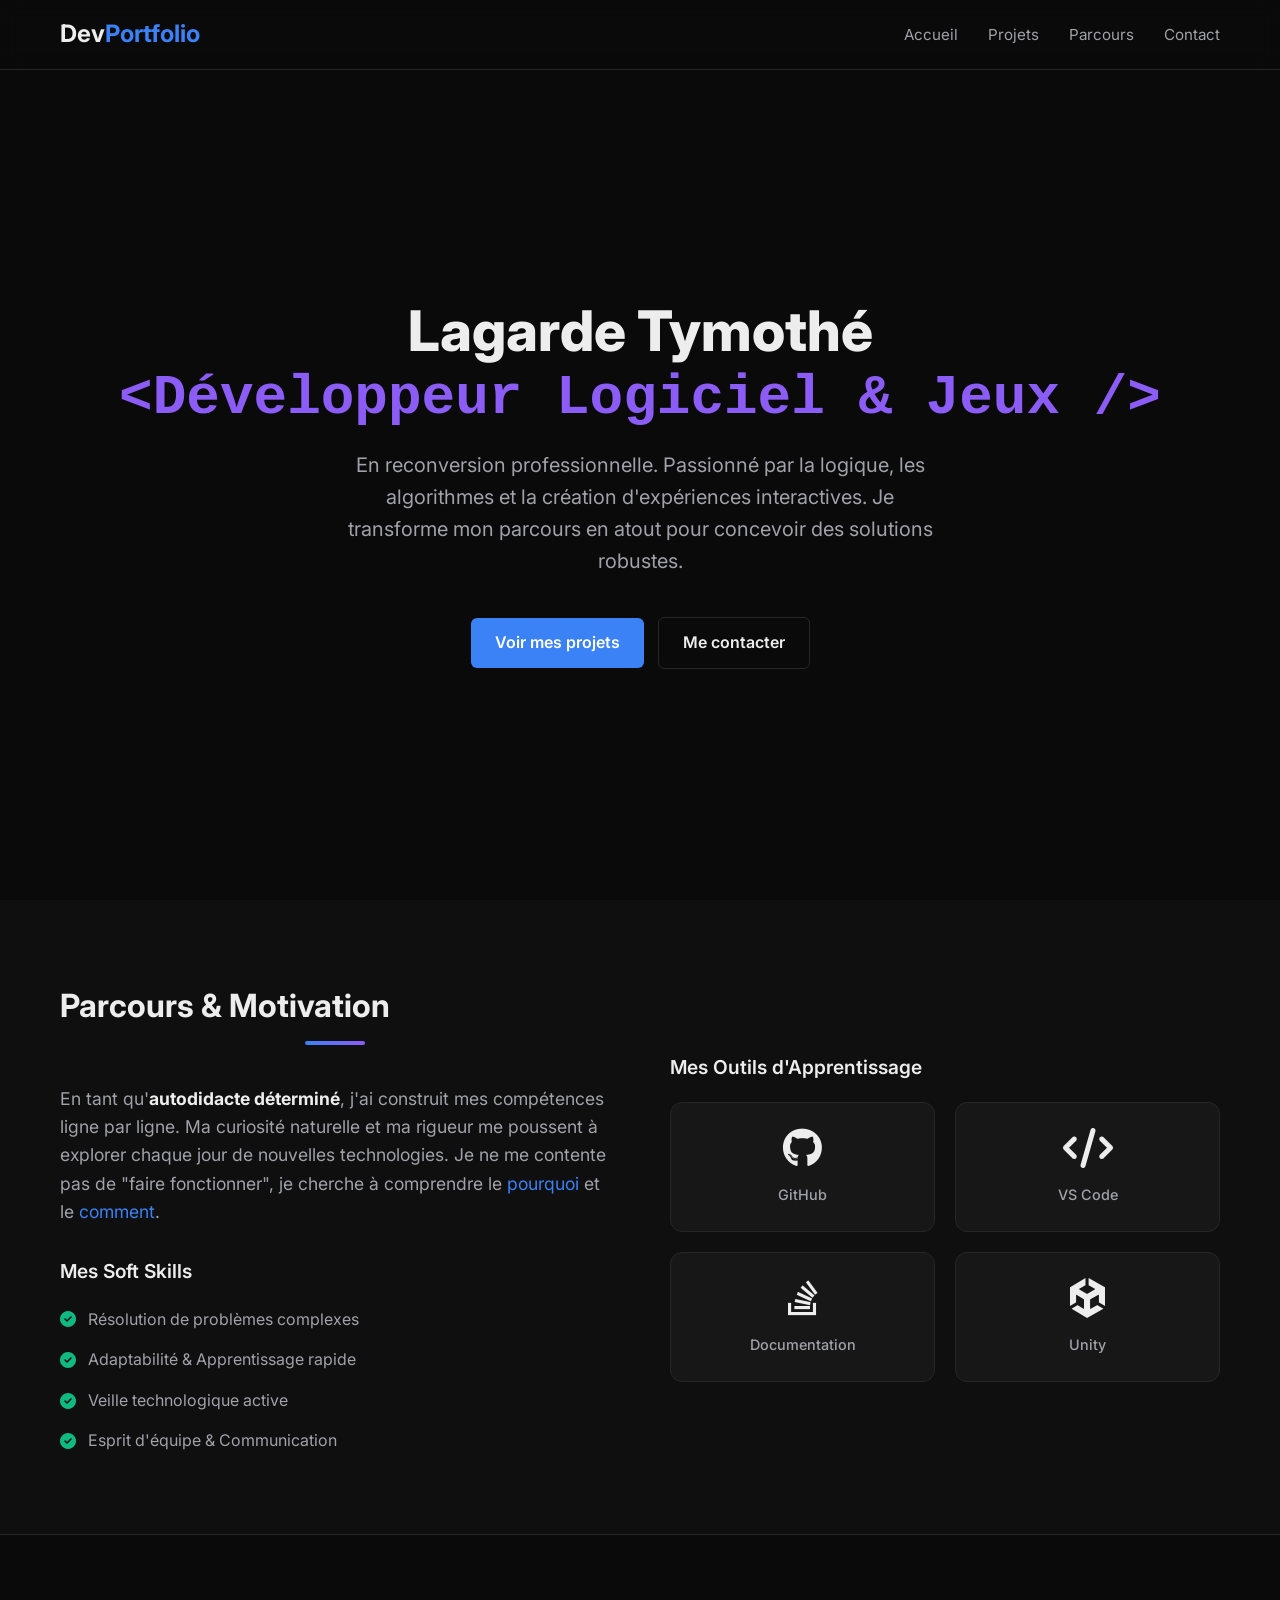
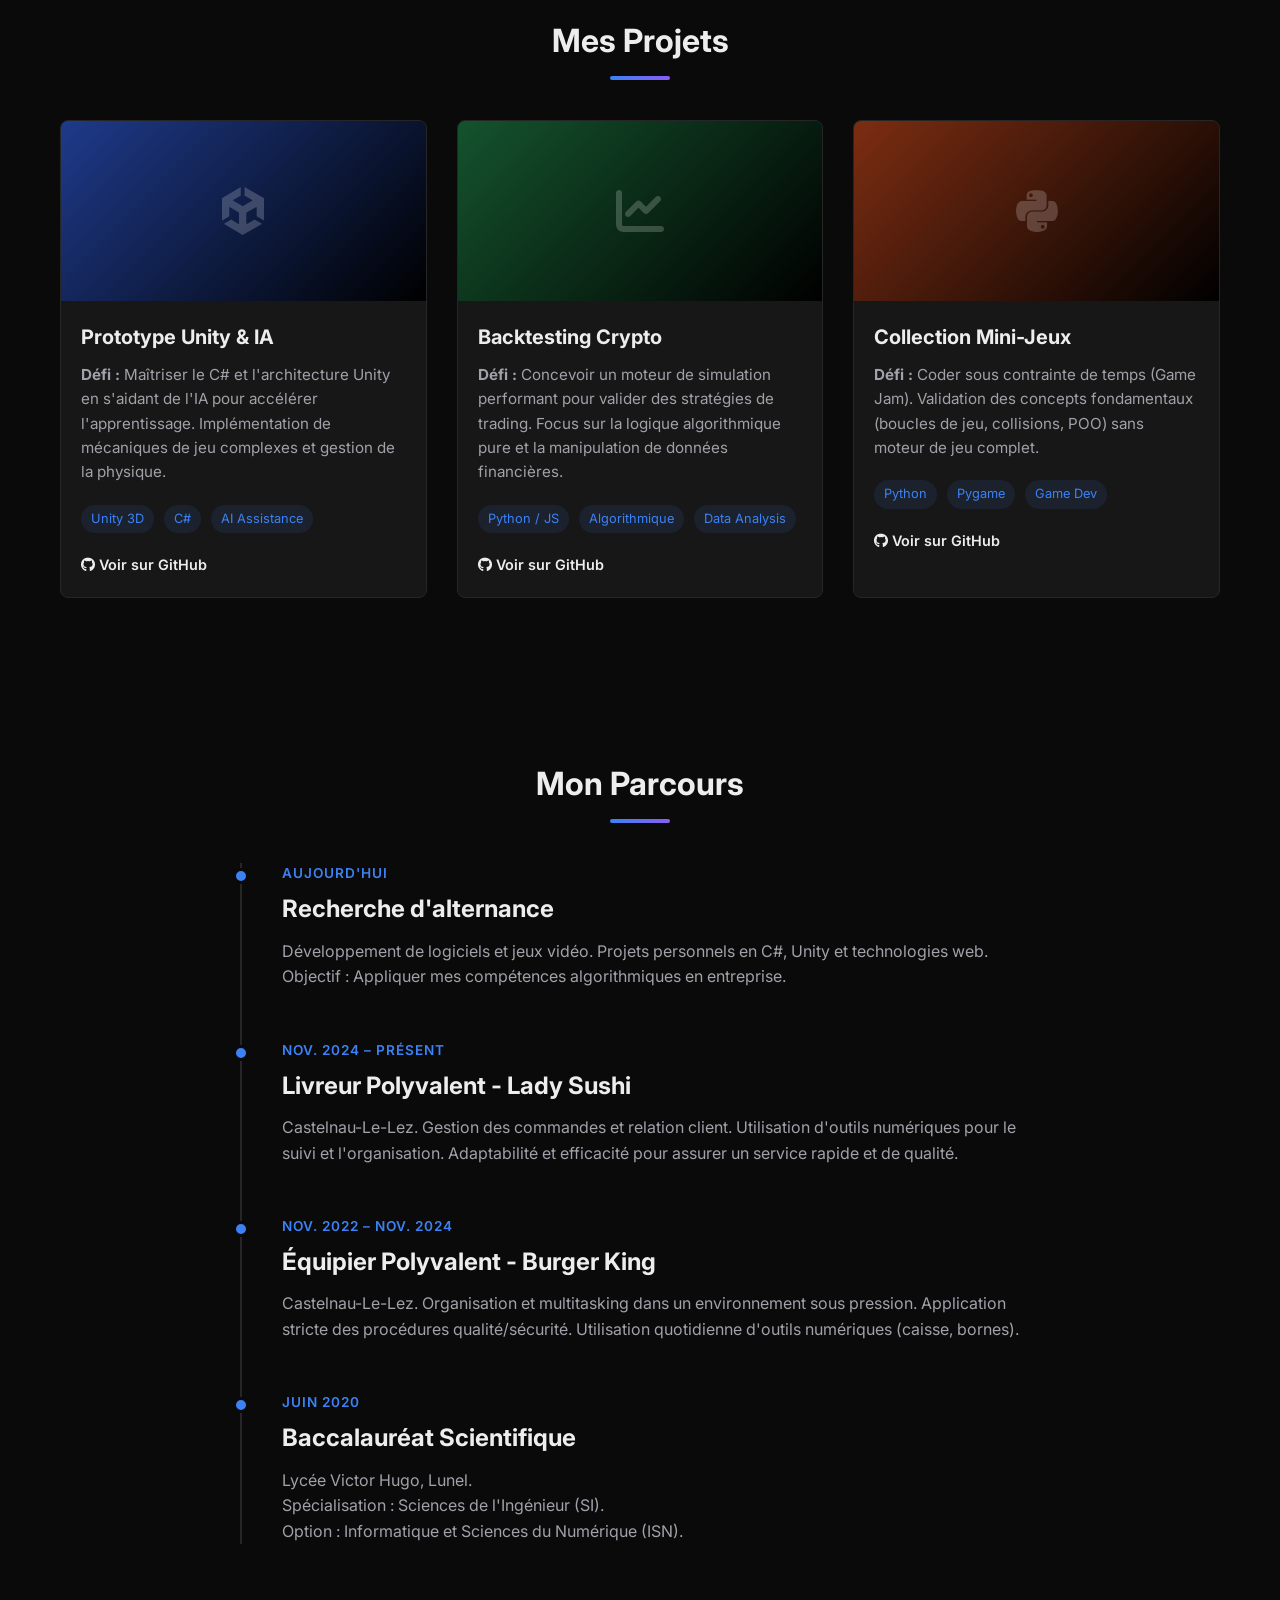
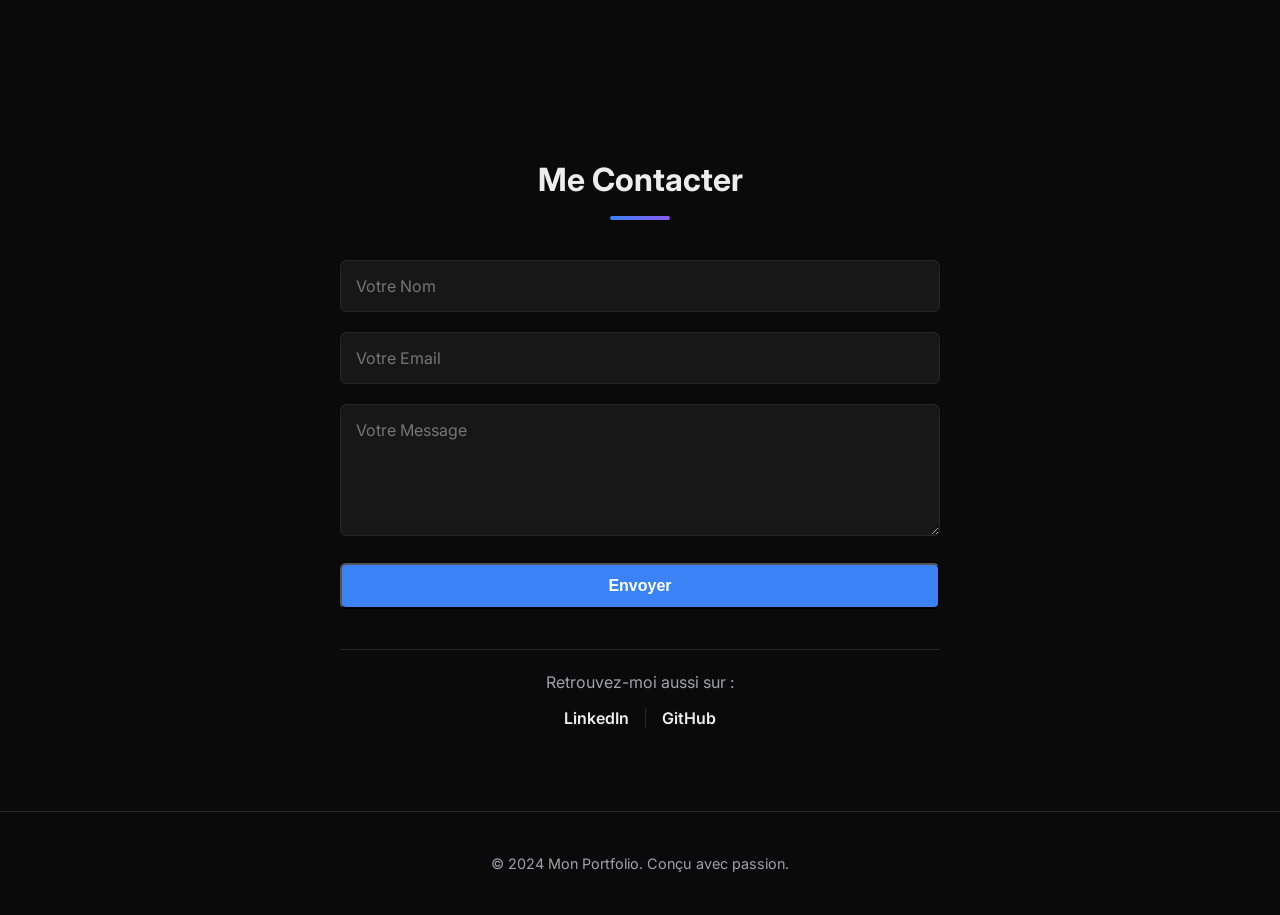
==== index.html @ 8f0cbac3 "les bases" ====
<!DOCTYPE html>
<html lang="fr">

<head>
    <meta charset="UTF-8">
    <meta name="viewport" content="width=device-width, initial-scale=1.0">
    <meta name="description" content="Portfolio d'un développeur en reconversion. Projets, parcours et contact.">
    <title>Portfolio | Apprenti Développeur</title>

    <!-- Polices (Google Fonts - Inter) -->
    <link rel="preconnect" href="https://fonts.googleapis.com">
    <link rel="preconnect" href="https://fonts.gstatic.com" crossorigin>
    <link href="https://fonts.googleapis.com/css2?family=Inter:wght@300;400;600;700&display=swap" rel="stylesheet">

    <!-- CSS -->
    <link rel="stylesheet" href="css/style.css">

    <!-- Icons (FontAwesome) -->
    <link rel="stylesheet" href="https://cdnjs.cloudflare.com/ajax/libs/font-awesome/6.4.0/css/all.min.css">
</head>

<body>

    <!-- Header / Navigation -->
    <header class="header">
        <div class="container nav-container">
            <a href="#" class="logo">Dev<span class="highlight">Portfolio</span></a>
            <nav class="nav">
                <ul class="nav-list">
                    <li><a href="#hero" class="nav-link">Accueil</a></li>
                    <li><a href="#projects" class="nav-link">Projets</a></li>
                    <li><a href="#timeline" class="nav-link">Parcours</a></li>
                    <li><a href="#contact" class="nav-link">Contact</a></li>
                </ul>
                <!-- Mobile Menu Button (Optional implementation for future) -->
                <!-- <button class="menu-toggle" aria-label="Ouvrir le menu">Menu</button> -->
            </nav>
        </div>
    </header>

    <main>
        <!-- Hero Section -->
        <section id="hero" class="hero section">
            <div class="container hero-content">
                <h1 class="hero-title">
                    Lagarde <span class="highlight">Tymothé</span> <br>
                    <span class="code-style">&lt;Développeur Logiciel & Jeux /&gt;</span>
                </h1>
                <p class="hero-subtitle">
                    En reconversion professionnelle. Passionné par la logique, les algorithmes et la création
                    d'expériences interactives.
                    Je transforme mon parcours en atout pour concevoir des solutions robustes.
                </p>
                <div class="hero-cta">
                    <a href="#projects" class="btn btn-primary">Voir mes projets</a>
                    <a href="#contact" class="btn btn-outline">Me contacter</a>
                </div>
            </div>
            <!-- Background element or illustration could go here -->
        </section>

        <!-- Motivation & Skills Section -->
        <section id="motivation" class="motivation section">
            <div class="container">
                <div class="motivation-grid">
                    <div class="motivation-content">
                        <h2 class="section-title" style="text-align: left; margin-left: 0;">Parcours & Motivation</h2>
                        <p class="motivation-text">
                            En tant qu'<strong>autodidacte déterminé</strong>, j'ai construit mes compétences ligne par
                            ligne.
                            Ma curiosité naturelle et ma rigueur me poussent à explorer chaque jour de nouvelles
                            technologies.
                            Je ne me contente pas de "faire fonctionner", je cherche à comprendre le <em>pourquoi</em>
                            et le <em>comment</em>.
                        </p>

                        <div class="soft-skills">
                            <h3 class="subsection-title">Mes Soft Skills</h3>
                            <ul class="skills-list">
                                <li><i class="fa-solid fa-check-circle"></i> Résolution de problèmes complexes</li>
                                <li><i class="fa-solid fa-check-circle"></i> Adaptabilité & Apprentissage rapide</li>
                                <li><i class="fa-solid fa-check-circle"></i> Veille technologique active</li>
                                <li><i class="fa-solid fa-check-circle"></i> Esprit d'équipe & Communication</li>
                            </ul>
                        </div>
                    </div>

                    <div class="tools-wrapper">
                        <h3 class="subsection-title center-mobile">Mes Outils d'Apprentissage</h3>
                        <div class="tools-grid">
                            <div class="tool-card">
                                <i class="fa-brands fa-github tool-icon"></i>
                                <span>GitHub</span>
                            </div>
                            <div class="tool-card">
                                <i class="fa-solid fa-code tool-icon"></i>
                                <span>VS Code</span>
                            </div>
                            <div class="tool-card">
                                <i class="fa-brands fa-stack-overflow tool-icon"></i>
                                <!-- Using SO/Doc generic or MDN if specific icon existed, but book is good -->
                                <span>Documentation</span>
                            </div>
                            <div class="tool-card">
                                <i class="fa-brands fa-unity tool-icon"></i>
                                <span>Unity</span>
                            </div>
                        </div>
                    </div>
                </div>
            </div>
        </section>

        <!-- Projects Section -->
        <section id="projects" class="projects section">
            <div class="container">
                <h2 class="section-title">Mes Projets</h2>
                <div class="projects-grid">
                    <!-- Project Card 1: Unity -->
                    <article class="project-card">
                        <div class="card-image-placeholder"
                            style="background: linear-gradient(135deg, #1e3a8a 0%, #000000 100%);">
                            <!-- Placeholder for Unity screenshot -->
                            <div
                                style="display:flex; justify-content:center; align-items:center; height:100%; color:rgba(255,255,255,0.2); font-size:3rem;">
                                <i class="fa-brands fa-unity"></i></div>
                        </div>
                        <div class="card-content">
                            <h3 class="card-title">Prototype Unity & IA</h3>
                            <p class="card-description">
                                <strong>Défi :</strong> Maîtriser le C# et l'architecture Unity en s'aidant de l'IA pour
                                accélérer l'apprentissage.
                                Implémentation de mécaniques de jeu complexes et gestion de la physique.
                            </p>
                            <ul class="tags-list">
                                <li class="tag">Unity 3D</li>
                                <li class="tag">C#</li>
                                <li class="tag">AI Assistance</li>
                            </ul>
                            <div class="card-links">
                                <a href="#" target="_blank" class="link-item"><i class="fa-brands fa-github"></i> Voir
                                    sur GitHub</a>
                            </div>
                        </div>
                    </article>

                    <!-- Project Card 2: Crypto Backtesting -->
                    <article class="project-card">
                        <div class="card-image-placeholder"
                            style="background: linear-gradient(135deg, #14532d 0%, #000000 100%);">
                            <div
                                style="display:flex; justify-content:center; align-items:center; height:100%; color:rgba(255,255,255,0.2); font-size:3rem;">
                                <i class="fa-solid fa-chart-line"></i></div>
                        </div>
                        <div class="card-content">
                            <h3 class="card-title">Backtesting Crypto</h3>
                            <p class="card-description">
                                <strong>Défi :</strong> Concevoir un moteur de simulation performant pour valider des
                                stratégies de trading.
                                Focus sur la logique algorithmique pure et la manipulation de données financières.
                            </p>
                            <ul class="tags-list">
                                <li class="tag">Python / JS</li>
                                <li class="tag">Algorithmique</li>
                                <li class="tag">Data Analysis</li>
                            </ul>
                            <div class="card-links">
                                <a href="#" target="_blank" class="link-item"><i class="fa-brands fa-github"></i> Voir
                                    sur GitHub</a>
                            </div>
                        </div>
                    </article>

                    <!-- Project Card 3: Python Game Jam -->
                    <article class="project-card">
                        <div class="card-image-placeholder"
                            style="background: linear-gradient(135deg, #7c2d12 0%, #000000 100%);">
                            <div
                                style="display:flex; justify-content:center; align-items:center; height:100%; color:rgba(255,255,255,0.2); font-size:3rem;">
                                <i class="fa-brands fa-python"></i></div>
                        </div>
                        <div class="card-content">
                            <h3 class="card-title">Collection Mini-Jeux</h3>
                            <p class="card-description">
                                <strong>Défi :</strong> Coder sous contrainte de temps (Game Jam).
                                Validation des concepts fondamentaux (boucles de jeu, collisions, POO) sans moteur de
                                jeu complet.
                            </p>
                            <ul class="tags-list">
                                <li class="tag">Python</li>
                                <li class="tag">Pygame</li>
                                <li class="tag">Game Dev</li>
                            </ul>
                            <div class="card-links">
                                <a href="#" target="_blank" class="link-item"><i class="fa-brands fa-github"></i> Voir
                                    sur GitHub</a>
                            </div>
                        </div>
                    </article>
                </div>
            </div>
        </section>

        <!-- Timeline Section (Parcours) -->
        <section id="timeline" class="timeline section">
            <div class="container">
                <h2 class="section-title">Mon Parcours</h2>
                <div class="timeline-container">

                    <!-- Item 1: Current -->
                    <div class="timeline-item">
                        <div class="timeline-dot"></div>
                        <div class="timeline-content">
                            <span class="date">Aujourd'hui</span>
                            <h3 class="timeline-title">Recherche d'alternance</h3>
                            <p class="timeline-desc">
                                Développement de logiciels et jeux vidéo. Projets personnels en C#, Unity et
                                technologies web.
                                Objectif : Appliquer mes compétences algorithmiques en entreprise.
                            </p>
                        </div>
                    </div>

                    <!-- Item 2: Lady Sushi -->
                    <div class="timeline-item">
                        <div class="timeline-dot"></div>
                        <div class="timeline-content">
                            <span class="date">Nov. 2024 – Présent</span>
                            <h3 class="timeline-title">Livreur Polyvalent - Lady Sushi</h3>
                            <p class="timeline-desc">
                                Castelnau-Le-Lez. Gestion des commandes et relation client.
                                Utilisation d'outils numériques pour le suivi et l'organisation.
                                Adaptabilité et efficacité pour assurer un service rapide et de qualité.
                            </p>
                        </div>
                    </div>

                    <!-- Item 3: Burger King -->
                    <div class="timeline-item">
                        <div class="timeline-dot"></div>
                        <div class="timeline-content">
                            <span class="date">Nov. 2022 – Nov. 2024</span>
                            <h3 class="timeline-title">Équipier Polyvalent - Burger King</h3>
                            <p class="timeline-desc">
                                Castelnau-Le-Lez. Organisation et multitasking dans un environnement sous pression.
                                Application stricte des procédures qualité/sécurité.
                                Utilisation quotidienne d'outils numériques (caisse, bornes).
                            </p>
                        </div>
                    </div>

                    <!-- Item 4: Bac -->
                    <div class="timeline-item">
                        <div class="timeline-dot"></div>
                        <div class="timeline-content">
                            <span class="date">Juin 2020</span>
                            <h3 class="timeline-title">Baccalauréat Scientifique</h3>
                            <p class="timeline-desc">
                                Lycée Victor Hugo, Lunel.
                                <br>Spécialisation : Sciences de l'Ingénieur (SI).
                                <br>Option : Informatique et Sciences du Numérique (ISN).
                            </p>
                        </div>
                    </div>

                </div>
            </div>
        </section>

        <!-- Contact Section -->
        <section id="contact" class="contact section">
            <div class="container">
                <h2 class="section-title">Me Contacter</h2>
                <div class="contact-wrapper">
                    <form class="contact-form" action="#" method="POST">
                        <div class="form-group">
                            <label for="name" class="visually-hidden">Nom</label>
                            <input type="text" id="name" name="name" placeholder="Votre Nom" required>
                        </div>
                        <div class="form-group">
                            <label for="email" class="visually-hidden">Email</label>
                            <input type="email" id="email" name="email" placeholder="Votre Email" required>
                        </div>
                        <div class="form-group">
                            <label for="message" class="visually-hidden">Message</label>
                            <textarea id="message" name="message" rows="5" placeholder="Votre Message"
                                required></textarea>
                        </div>
                        <button type="submit" class="btn btn-primary">Envoyer</button>
                    </form>

                    <div class="social-links">
                        <p>Retrouvez-moi aussi sur :</p>
                        <div class="links">
                            <a href="#" target="_blank" aria-label="LinkedIn">LinkedIn</a>
                            <span class="separator">|</span>
                            <a href="#" target="_blank" aria-label="GitHub">GitHub</a>
                        </div>
                    </div>
                </div>
            </div>
        </section>
    </main>

    <footer class="footer">
        <div class="container">
            <p>&copy; 2024 Mon Portfolio. Conçu avec passion.</p>
        </div>
    </footer>

    <!-- JavaScript -->
    <script src="js/script.js"></script>
</body>

</html>
---- css/style.css ----
/* =========================================
   1. VARIABLES & RESET
   ========================================= */
:root {
    /* Colors - Dark Mode Theme */
    --bg-body: #0a0a0a;
    --bg-card: #171717;
    --text-main: #ededed;
    --text-muted: #a1a1aa;
    --primary: #3b82f6;
    /* Blue 500 */
    --primary-hover: #2563eb;
    /* Blue 600 */
    --accent: #8b5cf6;
    /* Violet 500 */
    --border: #262626;

    /* Typography */
    --font-main: 'Inter', sans-serif;

    /* Spacing */
    --container-width: 1200px;
    --header-height: 70px;

    /* Transitions */
    --transition: all 0.3s ease;
}

* {
    margin: 0;
    padding: 0;
    box-sizing: border-box;
}

html {
    scroll-behavior: smooth;
}

body {
    font-family: var(--font-main);
    background-color: var(--bg-body);
    color: var(--text-main);
    line-height: 1.6;
}

a {
    text-decoration: none;
    color: inherit;
    transition: var(--transition);
}

ul {
    list-style: none;
}

img {
    max-width: 100%;
    display: block;
}

/* =========================================
   2. UTILITIES & LAYOUT
   ========================================= */
.container {
    max-width: var(--container-width);
    margin: 0 auto;
    padding: 0 20px;
}

.section {
    padding: 80px 0;
}

.section-title {
    font-size: 2rem;
    margin-bottom: 40px;
    font-weight: 700;
    text-align: center;
    position: relative;
}

.section-title::after {
    content: '';
    display: block;
    width: 60px;
    height: 4px;
    background: linear-gradient(90deg, var(--primary), var(--accent));
    margin: 10px auto 0;
    border-radius: 2px;
}

.btn {
    display: inline-block;
    padding: 12px 24px;
    border-radius: 6px;
    font-weight: 600;
    cursor: pointer;
    font-size: 1rem;
}

.btn-primary {
    background-color: var(--primary);
    color: white;
}

.btn-primary:hover {
    background-color: var(--primary-hover);
    transform: translateY(-2px);
}

.btn-outline {
    border: 1px solid var(--border);
    background-color: transparent;
    color: var(--text-main);
    margin-left: 10px;
}

.btn-outline:hover {
    border-color: var(--primary);
    color: var(--primary);
    transform: translateY(-2px);
}

/* =========================================
   3. HEADER
   ========================================= */
.header {
    height: var(--header-height);
    background-color: rgba(10, 10, 10, 0.8);
    backdrop-filter: blur(10px);
    position: sticky;
    top: 0;
    z-index: 1000;
    border-bottom: 1px solid var(--border);
    display: flex;
    align-items: center;
}

.nav-container {
    display: flex;
    justify-content: space-between;
    align-items: center;
    width: 100%;
}

.logo {
    font-size: 1.5rem;
    font-weight: 700;
}

.logo .highlight {
    color: var(--primary);
}

.nav-list {
    display: flex;
    gap: 30px;
}

.nav-link {
    font-size: 0.95rem;
    color: var(--text-muted);
}

.nav-link:hover {
    color: var(--primary);
}

/* =========================================
   4. HERO SECTION
   ========================================= */
.hero {
    min-height: calc(100vh - var(--header-height));
    display: flex;
    align-items: center;
    justify-content: center;
    text-align: center;
    padding: 0 20px;
}

.hero-title {
    font-size: 3.5rem;
    line-height: 1.1;
    margin-bottom: 20px;
    font-weight: 800;
}

.highlight-text {
    color: var(--text-muted);
    text-decoration: line-through;
    text-decoration-color: var(--primary);
    text-decoration-thickness: 3px;
}

.code-style {
    font-family: monospace;
    color: var(--accent);
}

.hero-subtitle {
    font-size: 1.25rem;
    color: var(--text-muted);
    max-width: 600px;
    margin: 0 auto 40px;
}

/* =========================================
   5. PROJECTS GRID
   ========================================= */
.projects-grid {
    display: grid;
    grid-template-columns: repeat(auto-fit, minmax(300px, 1fr));
    gap: 30px;
}

.project-card {
    background-color: var(--bg-card);
    border: 1px solid var(--border);
    border-radius: 8px;
    overflow: hidden;
    transition: var(--transition);
}

.project-card:hover {
    transform: translateY(-5px);
    border-color: var(--primary);
    box-shadow: 0 10px 20px rgba(0, 0, 0, 0.3);
}

.card-image-placeholder {
    height: 180px;
    background: linear-gradient(135deg, #262626 0%, #171717 100%);
    width: 100%;
}

.card-content {
    padding: 20px;
}

.card-title {
    font-size: 1.25rem;
    margin-bottom: 10px;
}

.card-description {
    color: var(--text-muted);
    font-size: 0.95rem;
    margin-bottom: 20px;
}

.tags-list {
    display: flex;
    flex-wrap: wrap;
    gap: 10px;
    margin-bottom: 20px;
}

.tag {
    background-color: rgba(59, 130, 246, 0.1);
    color: var(--primary);
    font-size: 0.8rem;
    padding: 4px 10px;
    border-radius: 20px;
}

.card-links {
    display: flex;
    gap: 15px;
}

.link-item {
    font-size: 0.9rem;
    font-weight: 600;
    border-bottom: 1px solid transparent;
}

.link-item:hover {
    color: var(--primary);
    border-color: var(--primary);
}

/* =========================================
   6. TIMELINE SECTION
   ========================================= */
.timeline-container {
    max-width: 800px;
    margin: 0 auto;
    position: relative;
    border-left: 2px solid var(--border);
    padding-left: 40px;
}

.timeline-item {
    margin-bottom: 50px;
    position: relative;
    opacity: 0;
    /* JS Animation */
    transform: translateX(-20px);
    /* JS Animation */
    transition: opacity 0.6s ease, transform 0.6s ease;
}

.timeline-item.visible {
    opacity: 1;
    transform: translateX(0);
}

.timeline-dot {
    position: absolute;
    width: 16px;
    height: 16px;
    background-color: var(--primary);
    border-radius: 50%;
    left: -49px;
    /* Adjust based on padding and border */
    top: 5px;
    border: 3px solid var(--bg-body);
}

.date {
    display: block;
    font-size: 0.85rem;
    color: var(--primary);
    font-weight: 600;
    margin-bottom: 5px;
    text-transform: uppercase;
    letter-spacing: 1px;
}

.timeline-title {
    font-size: 1.5rem;
    margin-bottom: 10px;
}

.timeline-desc {
    color: var(--text-muted);
}

/* =========================================
   7. CONTACT SECTION
   ========================================= */
.contact-wrapper {
    max-width: 600px;
    margin: 0 auto;
}

.contact-form {
    display: flex;
    flex-direction: column;
    gap: 20px;
    margin-bottom: 40px;
}

.form-group input,
.form-group textarea {
    width: 100%;
    padding: 15px;
    border-radius: 6px;
    border: 1px solid var(--border);
    background-color: var(--bg-card);
    color: var(--text-main);
    font-family: inherit;
    font-size: 1rem;
    transition: var(--transition);
}

.form-group input:focus,
.form-group textarea:focus {
    outline: none;
    border-color: var(--primary);
    box-shadow: 0 0 0 3px rgba(59, 130, 246, 0.2);
}

.visually-hidden {
    position: absolute;
    width: 1px;
    height: 1px;
    padding: 0;
    margin: -1px;
    overflow: hidden;
    clip: rect(0, 0, 0, 0);
    white-space: nowrap;
    border: 0;
}

.social-links {
    text-align: center;
    border-top: 1px solid var(--border);
    padding-top: 20px;
    color: var(--text-muted);
}

.social-links .links {
    margin-top: 10px;
}

.social-links a {
    color: var(--text-main);
    font-weight: 600;
}

.social-links a:hover {
    color: var(--primary);
}

.separator {
    margin: 0 10px;
    color: var(--border);
}

/* =========================================
   8. FOOTER
   ========================================= */
.footer {
    padding: 40px 0;
    text-align: center;
    border-top: 1px solid var(--border);
    color: var(--text-muted);
    font-size: 0.9rem;
}

/* =========================================
   9. RESPONSIVE DESIGN
   ========================================= */
@media (max-width: 768px) {
    .section-title {
        font-size: 1.75rem;
    }

    .hero-title {
        font-size: 2.5rem;
    }

    .nav-list {
        display: none;
        /* Mobile menu to be implemented */
    }

    .hero-cta {
        display: flex;
        flex-direction: column;
        gap: 15px;
    }

    .btn-outline {
        margin-left: 0;
    }
}

/* =========================================
   10. MOTIVATION & SKILLS SECTION
   ========================================= */
.motivation {
    background-color: #0f0f0f;
    /* Slightly lighter than body bg */
    border-bottom: 1px solid var(--border);
}

.motivation-grid {
    display: grid;
    grid-template-columns: 1fr 1fr;
    gap: 60px;
    align-items: center;
}

.motivation-text {
    font-size: 1.1rem;
    color: var(--text-muted);
    margin-bottom: 30px;
}

.motivation-text strong,
.motivation-text em {
    color: var(--text-main);
    font-style: normal;
}

.motivation-text em {
    color: var(--primary);
}

.subsection-title {
    font-size: 1.2rem;
    margin-bottom: 20px;
    font-weight: 600;
    color: var(--text-main);
    display: flex;
    align-items: center;
    gap: 10px;
}

.skills-list {
    display: grid;
    grid-template-columns: 1fr;
    gap: 15px;
}

.skills-list li {
    display: flex;
    align-items: center;
    gap: 12px;
    color: var(--text-muted);
}

.skills-list li i {
    color: var(--success, #10b981);
    /* Green for checks */
}

/* Tools Grid */
.tools-grid {
    display: grid;
    grid-template-columns: repeat(2, 1fr);
    gap: 20px;
}

.tool-card {
    background-color: var(--bg-card);
    border: 1px solid var(--border);
    border-radius: 12px;
    padding: 25px;
    text-align: center;
    transition: var(--transition);
    display: flex;
    flex-direction: column;
    align-items: center;
    gap: 15px;
}

.tool-card:hover {
    transform: translateY(-5px);
    border-color: var(--primary);
    background-color: rgba(59, 130, 246, 0.05);
}

.tool-icon {
    font-size: 2.5rem;
    color: var(--text-main);
}

.tool-card:hover .tool-icon {
    color: var(--primary);
}

.tool-card span {
    font-size: 0.9rem;
    font-weight: 500;
    color: var(--text-muted);
}

@media (max-width: 768px) {
    .motivation-grid {
        grid-template-columns: 1fr;
        /* Stack vertically on mobile */
        gap: 40px;
    }

    .center-mobile {
        justify-content: center;
    }
}
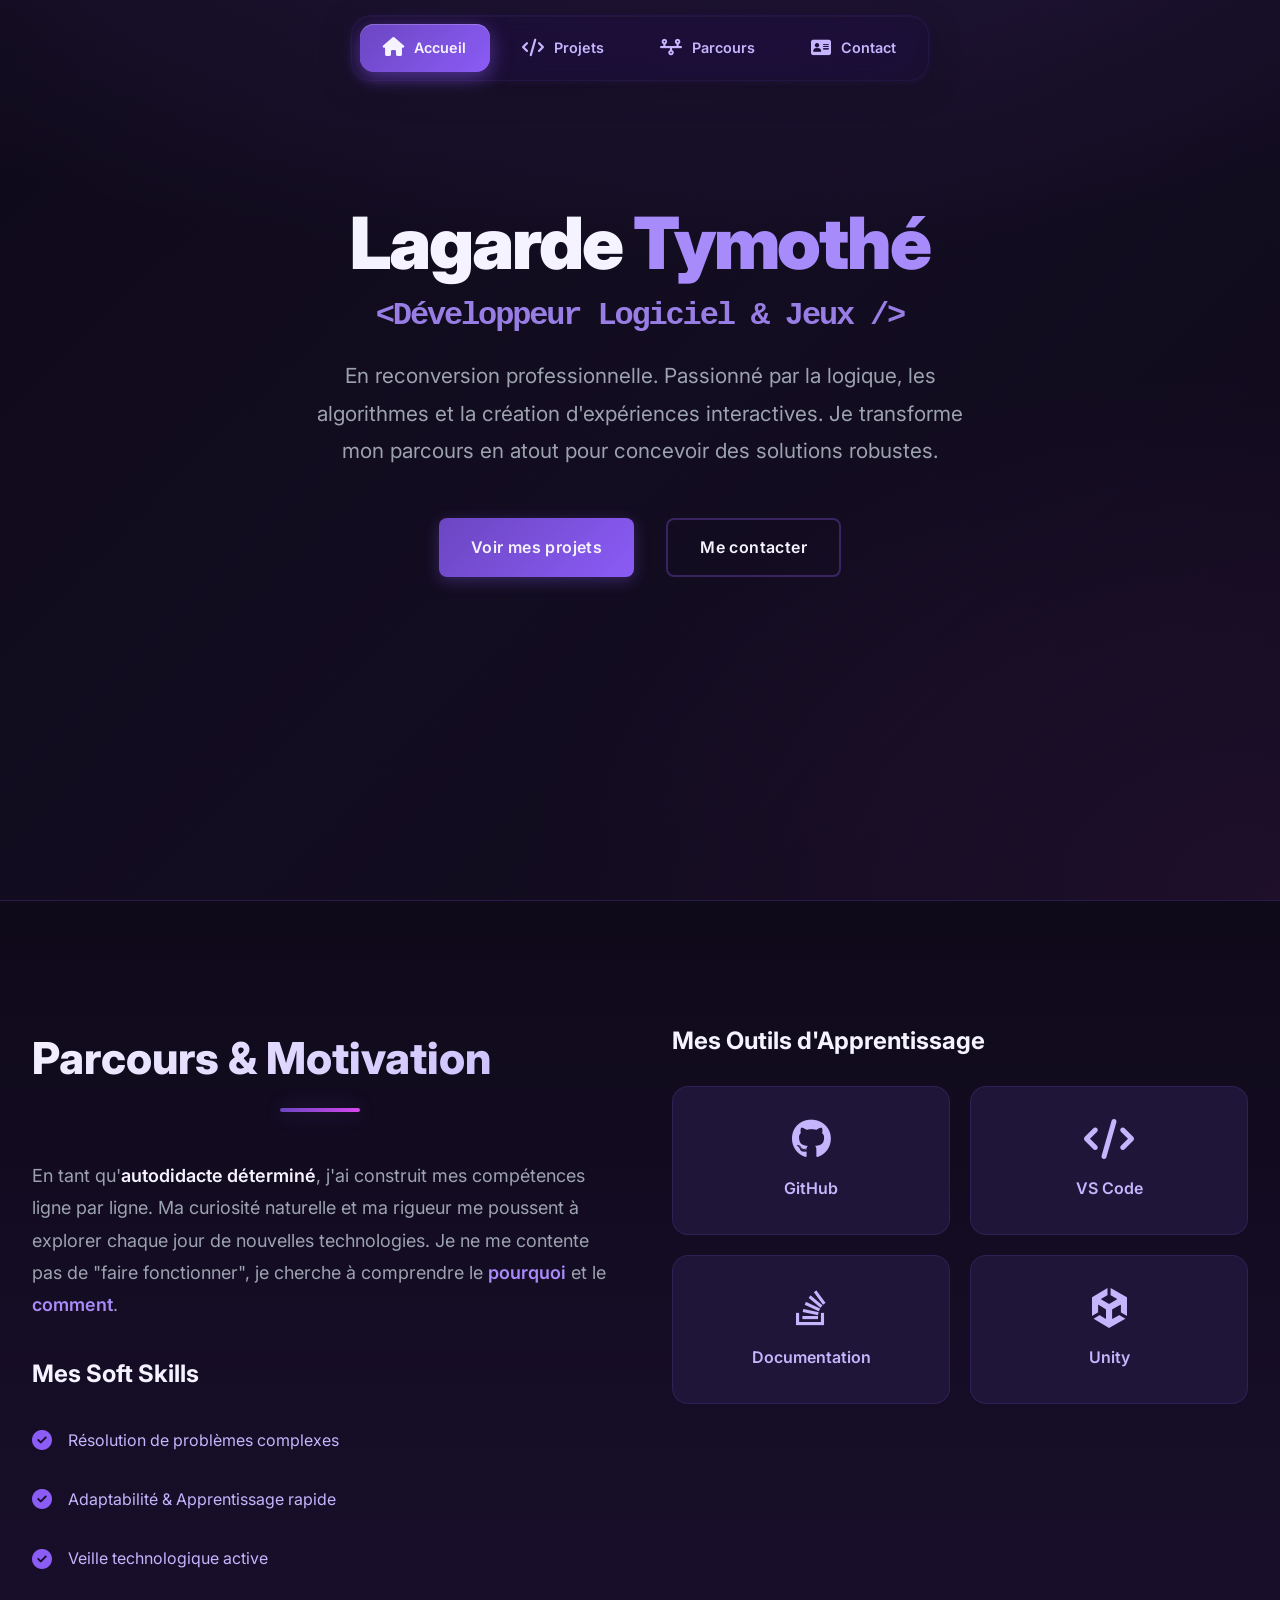
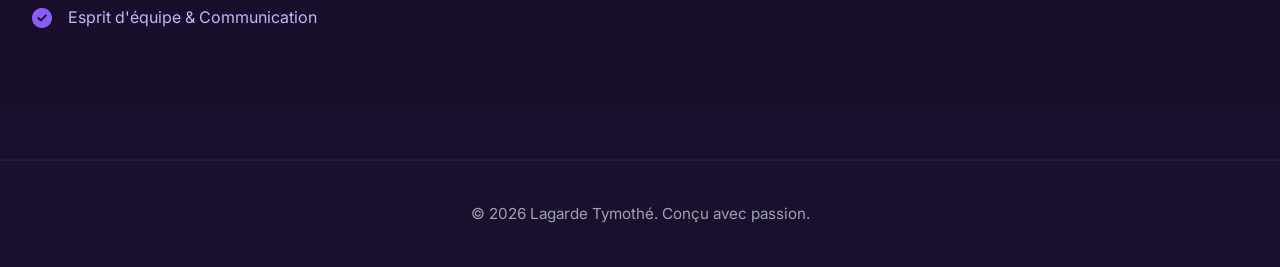
==== commit 23792f6a: "feat(projects): complete redesign with expandable timeline and detailed cards" ====
--- a/index.html
+++ b/index.html
@@ -4,13 +4,16 @@
 <head>
     <meta charset="UTF-8">
     <meta name="viewport" content="width=device-width, initial-scale=1.0">
-    <meta name="description" content="Portfolio d'un développeur en reconversion. Projets, parcours et contact.">
-    <title>Portfolio | Apprenti Développeur</title>
+    <meta name="description"
+        content="Portfolio de Lagarde Tymothé, développeur en reconversion. Projets, parcours et contact.">
+    <meta name="theme-color" content="#1a0f2e">
+    <title>Lagarde Tymothé | Développeur Logiciel & Jeux</title>
 
     <!-- Polices (Google Fonts - Inter) -->
     <link rel="preconnect" href="https://fonts.googleapis.com">
     <link rel="preconnect" href="https://fonts.gstatic.com" crossorigin>
-    <link href="https://fonts.googleapis.com/css2?family=Inter:wght@300;400;600;700&display=swap" rel="stylesheet">
+    <link href="https://fonts.googleapis.com/css2?family=Inter:wght@300;400;600;700;800;900&display=swap"
+        rel="stylesheet">
 
     <!-- CSS -->
     <link rel="stylesheet" href="css/style.css">
@@ -21,22 +24,29 @@
 
 <body>
 
-    <!-- Header / Navigation -->
-    <header class="header">
-        <div class="container nav-container">
-            <a href="#" class="logo">Dev<span class="highlight">Portfolio</span></a>
-            <nav class="nav">
-                <ul class="nav-list">
-                    <li><a href="#hero" class="nav-link">Accueil</a></li>
-                    <li><a href="#projects" class="nav-link">Projets</a></li>
-                    <li><a href="#timeline" class="nav-link">Parcours</a></li>
-                    <li><a href="#contact" class="nav-link">Contact</a></li>
-                </ul>
-                <!-- Mobile Menu Button (Optional implementation for future) -->
-                <!-- <button class="menu-toggle" aria-label="Ouvrir le menu">Menu</button> -->
-            </nav>
+    <!-- Minimal Glassmorphic Navigation -->
+    <nav class="glass-nav">
+        <div class="nav-wrapper">
+            <div class="nav-tabs">
+                <a href="index.html" class="nav-tab active">
+                    <i class="fa-solid fa-home"></i>
+                    <span>Accueil</span>
+                </a>
+                <a href="projets.html" class="nav-tab">
+                    <i class="fa-solid fa-code"></i>
+                    <span>Projets</span>
+                </a>
+                <a href="parcours.html" class="nav-tab">
+                    <i class="fa-solid fa-timeline"></i>
+                    <span>Parcours</span>
+                </a>
+                <a href="contact.html" class="nav-tab">
+                    <i class="fa-solid fa-address-card"></i>
+                    <span>Contact</span>
+                </a>
+            </div>
         </div>
-    </header>
+    </nav>
 
     <main>
         <!-- Hero Section -->
@@ -52,11 +62,10 @@
                     Je transforme mon parcours en atout pour concevoir des solutions robustes.
                 </p>
                 <div class="hero-cta">
-                    <a href="#projects" class="btn btn-primary">Voir mes projets</a>
-                    <a href="#contact" class="btn btn-outline">Me contacter</a>
+                    <a href="projets.html" class="btn btn-primary">Voir mes projets</a>
+                    <a href="contact.html" class="btn btn-outline">Me contacter</a>
                 </div>
             </div>
-            <!-- Background element or illustration could go here -->
         </section>
 
         <!-- Motivation & Skills Section -->
@@ -98,7 +107,6 @@
                             </div>
                             <div class="tool-card">
                                 <i class="fa-brands fa-stack-overflow tool-icon"></i>
-                                <!-- Using SO/Doc generic or MDN if specific icon existed, but book is good -->
                                 <span>Documentation</span>
                             </div>
                             <div class="tool-card">
@@ -110,201 +118,11 @@
                 </div>
             </div>
         </section>
-
-        <!-- Projects Section -->
-        <section id="projects" class="projects section">
-            <div class="container">
-                <h2 class="section-title">Mes Projets</h2>
-                <div class="projects-grid">
-                    <!-- Project Card 1: Unity -->
-                    <article class="project-card">
-                        <div class="card-image-placeholder"
-                            style="background: linear-gradient(135deg, #1e3a8a 0%, #000000 100%);">
-                            <!-- Placeholder for Unity screenshot -->
-                            <div
-                                style="display:flex; justify-content:center; align-items:center; height:100%; color:rgba(255,255,255,0.2); font-size:3rem;">
-                                <i class="fa-brands fa-unity"></i></div>
-                        </div>
-                        <div class="card-content">
-                            <h3 class="card-title">Prototype Unity & IA</h3>
-                            <p class="card-description">
-                                <strong>Défi :</strong> Maîtriser le C# et l'architecture Unity en s'aidant de l'IA pour
-                                accélérer l'apprentissage.
-                                Implémentation de mécaniques de jeu complexes et gestion de la physique.
-                            </p>
-                            <ul class="tags-list">
-                                <li class="tag">Unity 3D</li>
-                                <li class="tag">C#</li>
-                                <li class="tag">AI Assistance</li>
-                            </ul>
-                            <div class="card-links">
-                                <a href="#" target="_blank" class="link-item"><i class="fa-brands fa-github"></i> Voir
-                                    sur GitHub</a>
-                            </div>
-                        </div>
-                    </article>
-
-                    <!-- Project Card 2: Crypto Backtesting -->
-                    <article class="project-card">
-                        <div class="card-image-placeholder"
-                            style="background: linear-gradient(135deg, #14532d 0%, #000000 100%);">
-                            <div
-                                style="display:flex; justify-content:center; align-items:center; height:100%; color:rgba(255,255,255,0.2); font-size:3rem;">
-                                <i class="fa-solid fa-chart-line"></i></div>
-                        </div>
-                        <div class="card-content">
-                            <h3 class="card-title">Backtesting Crypto</h3>
-                            <p class="card-description">
-                                <strong>Défi :</strong> Concevoir un moteur de simulation performant pour valider des
-                                stratégies de trading.
-                                Focus sur la logique algorithmique pure et la manipulation de données financières.
-                            </p>
-                            <ul class="tags-list">
-                                <li class="tag">Python / JS</li>
-                                <li class="tag">Algorithmique</li>
-                                <li class="tag">Data Analysis</li>
-                            </ul>
-                            <div class="card-links">
-                                <a href="#" target="_blank" class="link-item"><i class="fa-brands fa-github"></i> Voir
-                                    sur GitHub</a>
-                            </div>
-                        </div>
-                    </article>
-
-                    <!-- Project Card 3: Python Game Jam -->
-                    <article class="project-card">
-                        <div class="card-image-placeholder"
-                            style="background: linear-gradient(135deg, #7c2d12 0%, #000000 100%);">
-                            <div
-                                style="display:flex; justify-content:center; align-items:center; height:100%; color:rgba(255,255,255,0.2); font-size:3rem;">
-                                <i class="fa-brands fa-python"></i></div>
-                        </div>
-                        <div class="card-content">
-                            <h3 class="card-title">Collection Mini-Jeux</h3>
-                            <p class="card-description">
-                                <strong>Défi :</strong> Coder sous contrainte de temps (Game Jam).
-                                Validation des concepts fondamentaux (boucles de jeu, collisions, POO) sans moteur de
-                                jeu complet.
-                            </p>
-                            <ul class="tags-list">
-                                <li class="tag">Python</li>
-                                <li class="tag">Pygame</li>
-                                <li class="tag">Game Dev</li>
-                            </ul>
-                            <div class="card-links">
-                                <a href="#" target="_blank" class="link-item"><i class="fa-brands fa-github"></i> Voir
-                                    sur GitHub</a>
-                            </div>
-                        </div>
-                    </article>
-                </div>
-            </div>
-        </section>
-
-        <!-- Timeline Section (Parcours) -->
-        <section id="timeline" class="timeline section">
-            <div class="container">
-                <h2 class="section-title">Mon Parcours</h2>
-                <div class="timeline-container">
-
-                    <!-- Item 1: Current -->
-                    <div class="timeline-item">
-                        <div class="timeline-dot"></div>
-                        <div class="timeline-content">
-                            <span class="date">Aujourd'hui</span>
-                            <h3 class="timeline-title">Recherche d'alternance</h3>
-                            <p class="timeline-desc">
-                                Développement de logiciels et jeux vidéo. Projets personnels en C#, Unity et
-                                technologies web.
-                                Objectif : Appliquer mes compétences algorithmiques en entreprise.
-                            </p>
-                        </div>
-                    </div>
-
-                    <!-- Item 2: Lady Sushi -->
-                    <div class="timeline-item">
-                        <div class="timeline-dot"></div>
-                        <div class="timeline-content">
-                            <span class="date">Nov. 2024 – Présent</span>
-                            <h3 class="timeline-title">Livreur Polyvalent - Lady Sushi</h3>
-                            <p class="timeline-desc">
-                                Castelnau-Le-Lez. Gestion des commandes et relation client.
-                                Utilisation d'outils numériques pour le suivi et l'organisation.
-                                Adaptabilité et efficacité pour assurer un service rapide et de qualité.
-                            </p>
-                        </div>
-                    </div>
-
-                    <!-- Item 3: Burger King -->
-                    <div class="timeline-item">
-                        <div class="timeline-dot"></div>
-                        <div class="timeline-content">
-                            <span class="date">Nov. 2022 – Nov. 2024</span>
-                            <h3 class="timeline-title">Équipier Polyvalent - Burger King</h3>
-                            <p class="timeline-desc">
-                                Castelnau-Le-Lez. Organisation et multitasking dans un environnement sous pression.
-                                Application stricte des procédures qualité/sécurité.
-                                Utilisation quotidienne d'outils numériques (caisse, bornes).
-                            </p>
-                        </div>
-                    </div>
-
-                    <!-- Item 4: Bac -->
-                    <div class="timeline-item">
-                        <div class="timeline-dot"></div>
-                        <div class="timeline-content">
-                            <span class="date">Juin 2020</span>
-                            <h3 class="timeline-title">Baccalauréat Scientifique</h3>
-                            <p class="timeline-desc">
-                                Lycée Victor Hugo, Lunel.
-                                <br>Spécialisation : Sciences de l'Ingénieur (SI).
-                                <br>Option : Informatique et Sciences du Numérique (ISN).
-                            </p>
-                        </div>
-                    </div>
-
-                </div>
-            </div>
-        </section>
-
-        <!-- Contact Section -->
-        <section id="contact" class="contact section">
-            <div class="container">
-                <h2 class="section-title">Me Contacter</h2>
-                <div class="contact-wrapper">
-                    <form class="contact-form" action="#" method="POST">
-                        <div class="form-group">
-                            <label for="name" class="visually-hidden">Nom</label>
-                            <input type="text" id="name" name="name" placeholder="Votre Nom" required>
-                        </div>
-                        <div class="form-group">
-                            <label for="email" class="visually-hidden">Email</label>
-                            <input type="email" id="email" name="email" placeholder="Votre Email" required>
-                        </div>
-                        <div class="form-group">
-                            <label for="message" class="visually-hidden">Message</label>
-                            <textarea id="message" name="message" rows="5" placeholder="Votre Message"
-                                required></textarea>
-                        </div>
-                        <button type="submit" class="btn btn-primary">Envoyer</button>
-                    </form>
-
-                    <div class="social-links">
-                        <p>Retrouvez-moi aussi sur :</p>
-                        <div class="links">
-                            <a href="#" target="_blank" aria-label="LinkedIn">LinkedIn</a>
-                            <span class="separator">|</span>
-                            <a href="#" target="_blank" aria-label="GitHub">GitHub</a>
-                        </div>
-                    </div>
-                </div>
-            </div>
-        </section>
     </main>
 
     <footer class="footer">
         <div class="container">
-            <p>&copy; 2024 Mon Portfolio. Conçu avec passion.</p>
+            <p>&copy; 2026 Lagarde Tymothé. Conçu avec passion.</p>
         </div>
     </footer>
 
--- a/css/style.css
+++ b/css/style.css
@@ -1,32 +1,58 @@
 /* =========================================
-   1. VARIABLES & RESET
-   ========================================= */
+   PORTFOLIO - DARK VIOLET THEME
+   Professional Design System
+   ========================================= */
+
 :root {
-    /* Colors - Dark Mode Theme */
-    --bg-body: #0a0a0a;
-    --bg-card: #171717;
-    --text-main: #ededed;
-    --text-muted: #a1a1aa;
-    --primary: #3b82f6;
-    /* Blue 500 */
-    --primary-hover: #2563eb;
-    /* Blue 600 */
-    --accent: #8b5cf6;
-    /* Violet 500 */
-    --border: #262626;
+    /* Dark Violet Color Palette */
+    --bg-primary: #0f0a1a;
+    --bg-secondary: #1a0f2e;
+    --bg-card: #1f1538;
+    --bg-card-hover: #2a1d47;
+
+    /* Violet Spectrum */
+    --violet-900: #1a0f2e;
+    --violet-700: #4a2f7a;
+    --violet-600: #6b46c1;
+    --violet-500: #8b5cf6;
+    --violet-400: #a78bfa;
+    --violet-300: #c4b5fd;
+
+    /* Accent Colors */
+    --accent-pink: #d946ef;
+    --accent-cyan: #06b6d4;
+
+    /* Text Colors */
+    --text-primary: #f5f3ff;
+    --text-secondary: #c4b5fd;
+    --text-muted: #9ca3af;
+
+    /* Borders & Effects */
+    --border-subtle: rgba(139, 92, 246, 0.15);
+    --border-strong: rgba(139, 92, 246, 0.3);
+    --glow-violet: 0 0 20px rgba(139, 92, 246, 0.3);
+    --glow-strong: 0 0 30px rgba(139, 92, 246, 0.5);
 
     /* Typography */
-    --font-main: 'Inter', sans-serif;
-
-    /* Spacing */
-    --container-width: 1200px;
-    --header-height: 70px;
+    --font-main: 'Inter', -apple-system, BlinkMacSystemFont, 'Segoe UI', sans-serif;
+
+    /* Layout */
+    --container-max: 1280px;
+    --header-height: 72px;
+    --section-padding: 120px;
 
     /* Transitions */
-    --transition: all 0.3s ease;
-}
-
-* {
+    --transition-fast: 0.2s cubic-bezier(0.4, 0, 0.2, 1);
+    --transition-base: 0.3s cubic-bezier(0.4, 0, 0.2, 1);
+    --transition-slow: 0.5s cubic-bezier(0.4, 0, 0.2, 1);
+}
+
+/* =========================================
+   RESET & BASE STYLES
+   ========================================= */
+*,
+*::before,
+*::after {
     margin: 0;
     padding: 0;
     box-sizing: border-box;
@@ -34,341 +60,67 @@
 
 html {
     scroll-behavior: smooth;
+    font-size: 16px;
 }
 
 body {
     font-family: var(--font-main);
-    background-color: var(--bg-body);
-    color: var(--text-main);
-    line-height: 1.6;
-}
-
-a {
-    text-decoration: none;
-    color: inherit;
-    transition: var(--transition);
-}
-
-ul {
-    list-style: none;
-}
-
-img {
-    max-width: 100%;
-    display: block;
-}
-
-/* =========================================
-   2. UTILITIES & LAYOUT
+    background-color: var(--bg-primary);
+    color: var(--text-primary);
+    line-height: 1.7;
+    font-weight: 400;
+    overflow-x: hidden;
+    -webkit-font-smoothing: antialiased;
+    -moz-osx-font-smoothing: grayscale;
+}
+
+::selection {
+    background-color: var(--violet-500);
+    color: var(--text-primary);
+}
+
+/* =========================================
+   UTILITY CLASSES
    ========================================= */
 .container {
-    max-width: var(--container-width);
+    max-width: var(--container-max);
     margin: 0 auto;
-    padding: 0 20px;
+    padding: 0 2rem;
 }
 
 .section {
-    padding: 80px 0;
+    padding: var(--section-padding) 0;
+    position: relative;
 }
 
 .section-title {
-    font-size: 2rem;
-    margin-bottom: 40px;
-    font-weight: 700;
+    font-size: clamp(2rem, 4vw, 2.75rem);
+    font-weight: 800;
     text-align: center;
-    position: relative;
+    margin-bottom: 4rem;
+    position: relative;
+    background: linear-gradient(135deg, var(--text-primary), var(--violet-300));
+    -webkit-background-clip: text;
+    -webkit-text-fill-color: transparent;
+    background-clip: text;
 }
 
 .section-title::after {
     content: '';
-    display: block;
-    width: 60px;
+    position: absolute;
+    bottom: -1rem;
+    left: 50%;
+    transform: translateX(-50%);
+    width: 80px;
     height: 4px;
-    background: linear-gradient(90deg, var(--primary), var(--accent));
-    margin: 10px auto 0;
+    background: linear-gradient(90deg, var(--violet-600), var(--accent-pink));
     border-radius: 2px;
-}
-
-.btn {
-    display: inline-block;
-    padding: 12px 24px;
-    border-radius: 6px;
-    font-weight: 600;
-    cursor: pointer;
-    font-size: 1rem;
-}
-
-.btn-primary {
-    background-color: var(--primary);
-    color: white;
-}
-
-.btn-primary:hover {
-    background-color: var(--primary-hover);
-    transform: translateY(-2px);
-}
-
-.btn-outline {
-    border: 1px solid var(--border);
-    background-color: transparent;
-    color: var(--text-main);
-    margin-left: 10px;
-}
-
-.btn-outline:hover {
-    border-color: var(--primary);
-    color: var(--primary);
-    transform: translateY(-2px);
-}
-
-/* =========================================
-   3. HEADER
-   ========================================= */
-.header {
-    height: var(--header-height);
-    background-color: rgba(10, 10, 10, 0.8);
-    backdrop-filter: blur(10px);
-    position: sticky;
-    top: 0;
-    z-index: 1000;
-    border-bottom: 1px solid var(--border);
-    display: flex;
-    align-items: center;
-}
-
-.nav-container {
-    display: flex;
-    justify-content: space-between;
-    align-items: center;
-    width: 100%;
-}
-
-.logo {
-    font-size: 1.5rem;
-    font-weight: 700;
-}
-
-.logo .highlight {
-    color: var(--primary);
-}
-
-.nav-list {
-    display: flex;
-    gap: 30px;
-}
-
-.nav-link {
-    font-size: 0.95rem;
-    color: var(--text-muted);
-}
-
-.nav-link:hover {
-    color: var(--primary);
-}
-
-/* =========================================
-   4. HERO SECTION
-   ========================================= */
-.hero {
-    min-height: calc(100vh - var(--header-height));
-    display: flex;
-    align-items: center;
-    justify-content: center;
-    text-align: center;
-    padding: 0 20px;
-}
-
-.hero-title {
-    font-size: 3.5rem;
-    line-height: 1.1;
-    margin-bottom: 20px;
-    font-weight: 800;
-}
-
-.highlight-text {
-    color: var(--text-muted);
-    text-decoration: line-through;
-    text-decoration-color: var(--primary);
-    text-decoration-thickness: 3px;
-}
-
-.code-style {
-    font-family: monospace;
-    color: var(--accent);
-}
-
-.hero-subtitle {
-    font-size: 1.25rem;
-    color: var(--text-muted);
-    max-width: 600px;
-    margin: 0 auto 40px;
-}
-
-/* =========================================
-   5. PROJECTS GRID
-   ========================================= */
-.projects-grid {
-    display: grid;
-    grid-template-columns: repeat(auto-fit, minmax(300px, 1fr));
-    gap: 30px;
-}
-
-.project-card {
-    background-color: var(--bg-card);
-    border: 1px solid var(--border);
-    border-radius: 8px;
-    overflow: hidden;
-    transition: var(--transition);
-}
-
-.project-card:hover {
-    transform: translateY(-5px);
-    border-color: var(--primary);
-    box-shadow: 0 10px 20px rgba(0, 0, 0, 0.3);
-}
-
-.card-image-placeholder {
-    height: 180px;
-    background: linear-gradient(135deg, #262626 0%, #171717 100%);
-    width: 100%;
-}
-
-.card-content {
-    padding: 20px;
-}
-
-.card-title {
-    font-size: 1.25rem;
-    margin-bottom: 10px;
-}
-
-.card-description {
-    color: var(--text-muted);
-    font-size: 0.95rem;
-    margin-bottom: 20px;
-}
-
-.tags-list {
-    display: flex;
-    flex-wrap: wrap;
-    gap: 10px;
-    margin-bottom: 20px;
-}
-
-.tag {
-    background-color: rgba(59, 130, 246, 0.1);
-    color: var(--primary);
-    font-size: 0.8rem;
-    padding: 4px 10px;
-    border-radius: 20px;
-}
-
-.card-links {
-    display: flex;
-    gap: 15px;
-}
-
-.link-item {
-    font-size: 0.9rem;
-    font-weight: 600;
-    border-bottom: 1px solid transparent;
-}
-
-.link-item:hover {
-    color: var(--primary);
-    border-color: var(--primary);
-}
-
-/* =========================================
-   6. TIMELINE SECTION
-   ========================================= */
-.timeline-container {
-    max-width: 800px;
-    margin: 0 auto;
-    position: relative;
-    border-left: 2px solid var(--border);
-    padding-left: 40px;
-}
-
-.timeline-item {
-    margin-bottom: 50px;
-    position: relative;
-    opacity: 0;
-    /* JS Animation */
-    transform: translateX(-20px);
-    /* JS Animation */
-    transition: opacity 0.6s ease, transform 0.6s ease;
-}
-
-.timeline-item.visible {
-    opacity: 1;
-    transform: translateX(0);
-}
-
-.timeline-dot {
-    position: absolute;
-    width: 16px;
-    height: 16px;
-    background-color: var(--primary);
-    border-radius: 50%;
-    left: -49px;
-    /* Adjust based on padding and border */
-    top: 5px;
-    border: 3px solid var(--bg-body);
-}
-
-.date {
-    display: block;
-    font-size: 0.85rem;
-    color: var(--primary);
-    font-weight: 600;
-    margin-bottom: 5px;
-    text-transform: uppercase;
-    letter-spacing: 1px;
-}
-
-.timeline-title {
-    font-size: 1.5rem;
-    margin-bottom: 10px;
-}
-
-.timeline-desc {
-    color: var(--text-muted);
-}
-
-/* =========================================
-   7. CONTACT SECTION
-   ========================================= */
-.contact-wrapper {
-    max-width: 600px;
-    margin: 0 auto;
-}
-
-.contact-form {
-    display: flex;
-    flex-direction: column;
-    gap: 20px;
-    margin-bottom: 40px;
-}
-
-.form-group input,
-.form-group textarea {
-    width: 100%;
-    padding: 15px;
-    border-radius: 6px;
-    border: 1px solid var(--border);
-    background-color: var(--bg-card);
-    color: var(--text-main);
-    font-family: inherit;
-    font-size: 1rem;
-    transition: var(--transition);
-}
-
-.form-group input:focus,
-.form-group textarea:focus {
-    outline: none;
-    border-color: var(--primary);
-    box-shadow: 0 0 0 3px rgba(59, 130, 246, 0.2);
+    box-shadow: var(--glow-violet);
+}
+
+.highlight {
+    color: var(--violet-400);
+    position: relative;
 }
 
 .visually-hidden {
@@ -383,179 +135,1007 @@
     border: 0;
 }
 
-.social-links {
+/* =========================================
+   BUTTONS
+   ========================================= */
+.btn {
+    display: inline-flex;
+    align-items: center;
+    justify-content: center;
+    padding: 0.875rem 2rem;
+    font-size: 1rem;
+    font-weight: 600;
+    border-radius: 0.5rem;
+    border: none;
+    cursor: pointer;
+    transition: all var(--transition-base);
+    text-decoration: none;
+    position: relative;
+    overflow: hidden;
+    letter-spacing: 0.025em;
+}
+
+.btn::before {
+    content: '';
+    position: absolute;
+    top: 0;
+    left: 0;
+    width: 100%;
+    height: 100%;
+    background: linear-gradient(135deg, rgba(255, 255, 255, 0.1), rgba(255, 255, 255, 0));
+    opacity: 0;
+    transition: opacity var(--transition-base);
+}
+
+.btn:hover::before {
+    opacity: 1;
+}
+
+.btn-primary {
+    background: linear-gradient(135deg, var(--violet-600), var(--violet-500));
+    color: var(--text-primary);
+    box-shadow: 0 4px 15px rgba(139, 92, 246, 0.3);
+}
+
+.btn-primary:hover {
+    transform: translateY(-2px);
+    box-shadow: 0 6px 25px rgba(139, 92, 246, 0.5);
+}
+
+.btn-primary:active {
+    transform: translateY(0);
+}
+
+.btn-outline {
+    background: transparent;
+    border: 2px solid var(--border-strong);
+    color: var(--text-primary);
+    margin-left: 1rem;
+}
+
+.btn-outline:hover {
+    border-color: var(--violet-400);
+    background: rgba(139, 92, 246, 0.1);
+    transform: translateY(-2px);
+}
+
+/* =========================================
+   GLASSMORPHIC NAVIGATION
+   ========================================= */
+.glass-nav {
+    position: fixed;
+    top: 15px;
+    left: 50%;
+    transform: translateX(-50%);
+    z-index: 1000;
+    width: auto;
+    padding: 0;
+    transition: all 0.3s cubic-bezier(0.4, 0, 0.2, 1);
+}
+
+.nav-wrapper {
+    display: flex;
+    align-items: center;
+    justify-content: center;
+}
+
+.logo {
+    font-size: 1.25rem;
+    font-weight: 800;
+    color: var(--text-primary);
+    text-decoration: none;
+    letter-spacing: -0.02em;
+    transition: transform var(--transition-fast);
+    z-index: 2;
+}
+
+.logo:hover {
+    transform: scale(1.05);
+}
+
+.logo .highlight {
+    background: linear-gradient(135deg, var(--violet-500), var(--accent-pink));
+    -webkit-background-clip: text;
+    -webkit-text-fill-color: transparent;
+    background-clip: text;
+}
+
+.nav-tabs {
+    display: flex;
+    gap: 0.5rem;
+    background: rgba(26, 15, 46, 0.4);
+    backdrop-filter: blur(30px) saturate(200%);
+    padding: 0.5rem;
+    border-radius: 20px;
+    border: 1px solid rgba(139, 92, 246, 0.08);
+    box-shadow:
+        0 8px 32px rgba(0, 0, 0, 0.25),
+        0 2px 8px rgba(139, 92, 246, 0.1),
+        inset 0 1px 0 rgba(255, 255, 255, 0.03);
+    transition: all 0.3s cubic-bezier(0.4, 0, 0.2, 1);
+}
+
+.nav-tabs:hover {
+    background: rgba(26, 15, 46, 0.5);
+    border-color: rgba(139, 92, 246, 0.15);
+    box-shadow:
+        0 12px 40px rgba(0, 0, 0, 0.3),
+        0 4px 12px rgba(139, 92, 246, 0.15),
+        inset 0 1px 0 rgba(255, 255, 255, 0.05);
+}
+
+.nav-tab {
+    display: flex;
+    align-items: center;
+    gap: 0.625rem;
+    padding: 0.75rem 1.5rem;
+    border-radius: 14px;
+    color: var(--text-secondary);
+    text-decoration: none;
+    font-size: 0.9rem;
+    font-weight: 600;
+    transition: all 0.25s cubic-bezier(0.4, 0, 0.2, 1);
+    position: relative;
+    overflow: hidden;
+    background: transparent;
+}
+
+.nav-tab::before {
+    content: '';
+    position: absolute;
+    top: 0;
+    left: 0;
+    width: 100%;
+    height: 100%;
+    background: linear-gradient(135deg,
+            rgba(139, 92, 246, 0.8),
+            rgba(139, 92, 246, 0.6));
+    opacity: 0;
+    transition: opacity 0.25s cubic-bezier(0.4, 0, 0.2, 1);
+    z-index: -1;
+}
+
+.nav-tab i {
+    font-size: 1.1rem;
+    transition: transform 0.25s cubic-bezier(0.4, 0, 0.2, 1);
+}
+
+.nav-tab:hover {
+    color: var(--text-primary);
+    transform: translateY(-2px);
+}
+
+.nav-tab:hover i {
+    transform: scale(1.2) rotate(-5deg);
+}
+
+.nav-tab:hover::before {
+    opacity: 0.5;
+}
+
+.nav-tab.active {
+    background: linear-gradient(135deg,
+            var(--violet-600),
+            var(--violet-500));
+    color: var(--text-primary);
+    box-shadow:
+        0 6px 20px rgba(139, 92, 246, 0.5),
+        inset 0 1px 0 rgba(255, 255, 255, 0.2);
+}
+
+.nav-tab.active::before {
+    opacity: 1;
+}
+
+.nav-tab.active i {
+    transform: scale(1.08);
+}
+
+/* Floating effect on scroll */
+.glass-nav.scrolled {
+    top: 10px;
+}
+
+.glass-nav.scrolled .nav-tabs {
+    background: rgba(26, 15, 46, 0.6);
+    box-shadow:
+        0 16px 48px rgba(0, 0, 0, 0.35),
+        0 6px 16px rgba(139, 92, 246, 0.2),
+        inset 0 1px 0 rgba(255, 255, 255, 0.05);
+}
+
+/* =========================================
+   HERO SECTION
+   ========================================= */
+.hero {
+    min-height: 100vh;
+    display: flex;
+    align-items: center;
+    justify-content: center;
+    position: relative;
+    padding-top: 0;
+    background:
+        radial-gradient(ellipse 80% 50% at 50% -20%, rgba(139, 92, 246, 0.15), transparent),
+        radial-gradient(ellipse 60% 60% at 100% 100%, rgba(217, 70, 239, 0.08), transparent);
+}
+
+.hero::before {
+    content: '';
+    position: absolute;
+    top: 0;
+    left: 0;
+    width: 100%;
+    height: 100%;
+    background:
+        linear-gradient(135deg, transparent 0%, rgba(139, 92, 246, 0.03) 50%, transparent 100%);
+    pointer-events: none;
+}
+
+.hero-content {
     text-align: center;
-    border-top: 1px solid var(--border);
-    padding-top: 20px;
+    z-index: 1;
+}
+
+.hero-title {
+    font-size: clamp(2.5rem, 6vw, 4.5rem);
+    font-weight: 900;
+    line-height: 1.1;
+    margin-bottom: 1.5rem;
+    letter-spacing: -0.03em;
+}
+
+.code-style {
+    display: block;
+    font-family: 'SF Mono', 'Monaco', 'Cascadia Code', monospace;
+    font-size: clamp(1.25rem, 3vw, 2rem);
+    color: var(--violet-400);
+    font-weight: 600;
+    margin-top: 1rem;
+    opacity: 0.9;
+}
+
+.hero-subtitle {
+    font-size: clamp(1.1rem, 2vw, 1.3rem);
     color: var(--text-muted);
-}
-
-.social-links .links {
-    margin-top: 10px;
-}
-
-.social-links a {
-    color: var(--text-main);
-    font-weight: 600;
-}
-
-.social-links a:hover {
-    color: var(--primary);
-}
-
-.separator {
-    margin: 0 10px;
-    color: var(--border);
-}
-
-/* =========================================
-   8. FOOTER
-   ========================================= */
-.footer {
-    padding: 40px 0;
-    text-align: center;
-    border-top: 1px solid var(--border);
-    color: var(--text-muted);
-    font-size: 0.9rem;
-}
-
-/* =========================================
-   9. RESPONSIVE DESIGN
-   ========================================= */
-@media (max-width: 768px) {
-    .section-title {
-        font-size: 1.75rem;
-    }
-
-    .hero-title {
-        font-size: 2.5rem;
-    }
-
-    .nav-list {
-        display: none;
-        /* Mobile menu to be implemented */
-    }
-
-    .hero-cta {
-        display: flex;
-        flex-direction: column;
-        gap: 15px;
-    }
-
-    .btn-outline {
-        margin-left: 0;
-    }
-}
-
-/* =========================================
-   10. MOTIVATION & SKILLS SECTION
+    max-width: 650px;
+    margin: 0 auto 3rem;
+    line-height: 1.8;
+}
+
+.hero-cta {
+    display: flex;
+    justify-content: center;
+    gap: 1rem;
+    flex-wrap: wrap;
+}
+
+/* =========================================
+   PAGE SECTIONS (for multi-page layout)
+   ========================================= */
+.page-section {
+    min-height: calc(100vh - 120px);
+    padding-top: 120px;
+}
+
+/* =========================================
+   MOTIVATION SECTION
    ========================================= */
 .motivation {
-    background-color: #0f0f0f;
-    /* Slightly lighter than body bg */
-    border-bottom: 1px solid var(--border);
+    background: linear-gradient(180deg, var(--bg-primary), var(--bg-secondary));
+    border-top: 1px solid var(--border-subtle);
+    border-bottom: 1px solid var(--border-subtle);
 }
 
 .motivation-grid {
     display: grid;
     grid-template-columns: 1fr 1fr;
-    gap: 60px;
-    align-items: center;
+    gap: 4rem;
+    align-items: start;
+}
+
+.subsection-title {
+    font-size: 1.5rem;
+    font-weight: 700;
+    margin-bottom: 1.5rem;
+    color: var(--text-primary);
 }
 
 .motivation-text {
-    font-size: 1.1rem;
+    font-size: 1.125rem;
     color: var(--text-muted);
-    margin-bottom: 30px;
-}
-
-.motivation-text strong,
+    line-height: 1.8;
+    margin-bottom: 2rem;
+}
+
+.motivation-text strong {
+    color: var(--text-primary);
+    font-weight: 600;
+}
+
 .motivation-text em {
-    color: var(--text-main);
+    color: var(--violet-400);
     font-style: normal;
-}
-
-.motivation-text em {
-    color: var(--primary);
-}
-
-.subsection-title {
-    font-size: 1.2rem;
-    margin-bottom: 20px;
     font-weight: 600;
-    color: var(--text-main);
-    display: flex;
-    align-items: center;
-    gap: 10px;
 }
 
 .skills-list {
+    list-style: none;
     display: grid;
-    grid-template-columns: 1fr;
-    gap: 15px;
+    gap: 1rem;
 }
 
 .skills-list li {
     display: flex;
     align-items: center;
-    gap: 12px;
-    color: var(--text-muted);
+    gap: 1rem;
+    color: var(--text-secondary);
+    font-size: 1rem;
+    padding: 0.5rem 0;
 }
 
 .skills-list li i {
-    color: var(--success, #10b981);
-    /* Green for checks */
-}
-
-/* Tools Grid */
+    color: var(--violet-500);
+    font-size: 1.25rem;
+}
+
 .tools-grid {
     display: grid;
     grid-template-columns: repeat(2, 1fr);
-    gap: 20px;
+    gap: 1.25rem;
 }
 
 .tool-card {
-    background-color: var(--bg-card);
-    border: 1px solid var(--border);
-    border-radius: 12px;
-    padding: 25px;
+    background: var(--bg-card);
+    border: 1px solid var(--border-subtle);
+    border-radius: 1rem;
+    padding: 2rem;
     text-align: center;
-    transition: var(--transition);
     display: flex;
     flex-direction: column;
     align-items: center;
-    gap: 15px;
+    gap: 1rem;
+    transition: all var(--transition-base);
+    position: relative;
+    overflow: hidden;
+}
+
+.tool-card::before {
+    content: '';
+    position: absolute;
+    top: 0;
+    left: 0;
+    width: 100%;
+    height: 100%;
+    background: linear-gradient(135deg, rgba(139, 92, 246, 0.1), transparent);
+    opacity: 0;
+    transition: opacity var(--transition-base);
 }
 
 .tool-card:hover {
     transform: translateY(-5px);
-    border-color: var(--primary);
-    background-color: rgba(59, 130, 246, 0.05);
+    border-color: var(--violet-500);
+    box-shadow: 0 10px 30px rgba(139, 92, 246, 0.2);
+}
+
+.tool-card:hover::before {
+    opacity: 1;
 }
 
 .tool-icon {
     font-size: 2.5rem;
-    color: var(--text-main);
+    color: var(--text-secondary);
+    transition: all var(--transition-base);
 }
 
 .tool-card:hover .tool-icon {
-    color: var(--primary);
+    color: var(--violet-400);
+    transform: scale(1.1);
 }
 
 .tool-card span {
+    font-size: 1rem;
+    font-weight: 600;
+    color: var(--text-secondary);
+    z-index: 1;
+}
+
+/* =========================================
+   PROJECTS SECTION
+   ========================================= */
+.projects {
+    background: var(--bg-primary);
+}
+
+/* =========================================
+   PROJECTS SECTION REMNANTS CLEARED
+   ========================================= */
+.projects {
+    background: var(--bg-primary);
+}
+
+/* =========================================
+   NEW EXPANDABLE TIMELINE
+   ========================================= */
+
+.timeline-container {
+    position: relative;
+    max-width: 900px;
+    margin: 0 auto;
+    padding-left: 50px;
+}
+
+/* La ligne excentrée à gauche */
+.timeline-line {
+    position: absolute;
+    left: 15px;
+    top: 20px;
+    bottom: 20px;
+    width: 4px;
+    background: linear-gradient(180deg,
+            var(--violet-600) 0%,
+            var(--accent-pink) 50%,
+            transparent 100%);
+    border-radius: 2px;
+    box-shadow: 0 0 15px rgba(139, 92, 246, 0.4);
+}
+
+.timeline-project {
+    position: relative;
+    margin-bottom: 3rem;
+    transition: all 0.4s ease;
+}
+
+.timeline-dot {
+    position: absolute;
+    left: -44px;
+    top: 24px;
+    width: 22px;
+    height: 22px;
+    background: var(--bg-primary);
+    border: 4px solid var(--violet-500);
+    border-radius: 50%;
+    z-index: 2;
+    box-shadow: 0 0 15px rgba(139, 92, 246, 0.5);
+    transition: all 0.3s ease;
+}
+
+.timeline-project:hover .timeline-dot,
+.timeline-project.active .timeline-dot {
+    background: var(--violet-500);
+    border-color: var(--accent-pink);
+    transform: scale(1.2);
+    box-shadow: 0 0 25px rgba(217, 70, 239, 0.6);
+}
+
+/* --- Project Card (Header + Wrapper) --- */
+.project-card-wrapper {
+    background: rgba(26, 15, 46, 0.6);
+    backdrop-filter: blur(10px);
+    border: 1px solid rgba(139, 92, 246, 0.15);
+    border-radius: 16px;
+    overflow: hidden;
+    transition: all 0.3s ease;
+}
+
+.timeline-project:hover .project-card-wrapper {
+    border-color: rgba(139, 92, 246, 0.4);
+    box-shadow: 0 8px 30px rgba(0, 0, 0, 0.3);
+}
+
+.timeline-project.active .project-card-wrapper {
+    border-color: var(--violet-500);
+    box-shadow: 0 12px 40px rgba(139, 92, 246, 0.25);
+    background: rgba(26, 15, 46, 0.85);
+}
+
+/* --- Header Compact --- */
+.project-header {
+    padding: 1.5rem;
+    cursor: pointer;
+    position: relative;
+}
+
+.project-date {
+    display: block;
+    font-size: 0.85rem;
+    color: var(--accent-pink);
+    font-weight: 700;
+    text-transform: uppercase;
+    letter-spacing: 0.05em;
+    margin-bottom: 0.5rem;
+}
+
+.project-title-row {
+    display: flex;
+    align-items: center;
+    gap: 1rem;
+    margin-bottom: 0.75rem;
+}
+
+.project-icon {
+    font-size: 1.8rem;
+    color: var(--violet-400);
+    min-width: 40px;
+    text-align: center;
+}
+
+.project-title {
+    font-size: 1.5rem;
+    margin: 0;
+    font-weight: 800;
+    line-height: 1.2;
+}
+
+.project-summary {
+    color: var(--text-secondary);
+    margin-bottom: 0;
+    padding-right: 40px;
+    font-size: 1rem;
+    line-height: 1.5;
+}
+
+.expand-btn {
+    position: absolute;
+    right: 1.5rem;
+    top: 50%;
+    transform: translateY(-50%);
+    background: rgba(139, 92, 246, 0.1);
+    border: 1px solid rgba(139, 92, 246, 0.2);
+    color: var(--violet-300);
+    padding: 0.5rem 1rem;
+    border-radius: 20px;
+    font-size: 0.85rem;
+    font-weight: 600;
+    cursor: pointer;
+    display: flex;
+    align-items: center;
+    gap: 0.5rem;
+    transition: all 0.3s ease;
+}
+
+.expand-btn span {
+    display: inline-block;
+}
+
+.expand-btn i {
+    transition: transform 0.4s cubic-bezier(0.68, -0.55, 0.265, 1.55);
+}
+
+.timeline-project.active .expand-btn {
+    background: var(--violet-600);
+    color: white;
+    border-color: var(--violet-600);
+}
+
+.timeline-project.active .expand-btn i {
+    transform: rotate(180deg);
+}
+
+/* --- Details Content (Expandable) --- */
+.project-details {
+    max-height: 0;
+    overflow: hidden;
+    transition: max-height 0.6s cubic-bezier(0.25, 1, 0.5, 1);
+    background: rgba(0, 0, 0, 0.2);
+    border-top: 1px solid rgba(255, 255, 255, 0.05);
+}
+
+.details-content {
+    padding: 2rem;
+    opacity: 0;
+    transform: translateY(20px);
+    transition: all 0.4s ease 0.1s;
+}
+
+.timeline-project.active .details-content {
+    opacity: 1;
+    transform: translateY(0);
+}
+
+.full-description {
+    line-height: 1.7;
+    color: var(--text-muted);
+    font-size: 1.05rem;
+    margin-bottom: 2rem;
+}
+
+
+/* --- Tech Stack & Info --- */
+.tech-stack-section h4 {
+    color: var(--text-primary);
+    font-size: 1.1rem;
+    margin-bottom: 1rem;
+    display: flex;
+    align-items: center;
+    gap: 0.5rem;
+}
+
+.tech-details-list {
+    list-style: none;
+    padding: 0;
+    margin-bottom: 2rem;
+    display: grid;
+    gap: 0.8rem;
+}
+
+.tech-details-list li {
+    background: rgba(139, 92, 246, 0.08);
+    padding: 1rem;
+    border-radius: 8px;
+    border-left: 3px solid var(--violet-500);
+    color: var(--text-secondary);
+    font-size: 0.95rem;
+}
+
+.tech-details-list strong {
+    color: var(--violet-300);
+    margin-right: 0.3rem;
+}
+
+/* --- Gallery --- */
+.project-gallery {
+    margin: 2rem 0;
+    position: relative;
+}
+
+.gallery-scroll {
+    display: flex;
+    overflow-x: auto;
+    gap: 1rem;
+    padding-bottom: 1rem;
+    scroll-snap-type: x mandatory;
+    scrollbar-width: thin;
+    scrollbar-color: var(--violet-600) rgba(0, 0, 0, 0.3);
+}
+
+.gallery-scroll img {
+    height: 250px;
+    border-radius: 8px;
+    scroll-snap-align: start;
+    border: 1px solid rgba(255, 255, 255, 0.1);
+    transition: transform 0.3s ease;
+    cursor: zoom-in;
+}
+
+.gallery-scroll img:hover {
+    transform: scale(1.02);
+}
+
+.gallery-hint {
+    text-align: right;
+    font-size: 0.8rem;
+    color: var(--text-muted);
+    margin-top: 0.5rem;
+    font-style: italic;
+}
+
+.placeholder-gallery .placeholder-content {
+    background: rgba(255, 255, 255, 0.05);
+    height: 150px;
+    border-radius: 8px;
+    display: flex;
+    flex-direction: column;
+    align-items: center;
+    justify-content: center;
+    color: var(--text-muted);
+    border: 1px dashed rgba(255, 255, 255, 0.2);
+}
+
+.placeholder-content i {
+    font-size: 2rem;
+    margin-bottom: 0.5rem;
+}
+
+.alert-box {
+    background: rgba(239, 68, 68, 0.15);
+    border: 1px solid rgba(239, 68, 68, 0.3);
+    color: #fca5a5;
+    padding: 0.75rem;
+    border-radius: 8px;
+    display: flex;
+    align-items: center;
+    gap: 0.75rem;
+    margin-bottom: 2rem;
     font-size: 0.9rem;
-    font-weight: 500;
+}
+
+/* --- Footer Actions --- */
+.project-footer {
+    display: flex;
+    justify-content: flex-end;
+    margin-top: 2rem;
+    padding-top: 1.5rem;
+    border-top: 1px solid rgba(255, 255, 255, 0.05);
+}
+
+.github-btn {
+    display: inline-flex;
+    align-items: center;
+    gap: 0.5rem;
+    background: var(--text-primary);
+    color: var(--bg-primary);
+    padding: 0.6rem 1.2rem;
+    border-radius: 8px;
+    font-weight: 700;
+    text-decoration: none;
+    transition: all 0.2s ease;
+}
+
+.github-btn:hover {
+    background: white;
+    transform: translateY(-2px);
+    box-shadow: 0 5px 15px rgba(255, 255, 255, 0.2);
+}
+
+.github-btn.disabled {
+    background: rgba(255, 255, 255, 0.1);
+    color: rgba(255, 255, 255, 0.4);
+    pointer-events: none;
+    cursor: not-allowed;
+}
+
+/* =========================================
+   CONTACT SECTION
+   ========================================= */
+.contact {
+    background: var(--bg-primary);
+}
+
+.contact-subtitle {
+    text-align: center;
     color: var(--text-muted);
-}
-
-@media (max-width: 768px) {
+    font-size: 1.125rem;
+    max-width: 600px;
+    margin: -2rem auto 3rem;
+}
+
+.contact-grid {
+    display: grid;
+    grid-template-columns: repeat(auto-fit, minmax(280px, 1fr));
+    gap: 2rem;
+    max-width: 1000px;
+    margin: 0 auto;
+}
+
+.contact-card {
+    background: var(--bg-card);
+    border: 1px solid var(--border-subtle);
+    border-radius: 1rem;
+    padding: 2.5rem 2rem;
+    text-align: center;
+    transition: all var(--transition-base);
+    position: relative;
+    overflow: hidden;
+    text-decoration: none;
+    display: flex;
+    flex-direction: column;
+    align-items: center;
+    gap: 1rem;
+}
+
+.contact-card::before {
+    content: '';
+    position: absolute;
+    top: 0;
+    left: 0;
+    width: 100%;
+    height: 100%;
+    background: linear-gradient(135deg, rgba(139, 92, 246, 0.1), transparent);
+    opacity: 0;
+    transition: opacity var(--transition-base);
+}
+
+.contact-card:hover {
+    transform: translateY(-8px);
+    border-color: var(--violet-500);
+    box-shadow: 0 15px 35px rgba(139, 92, 246, 0.25);
+}
+
+.contact-card:hover::before {
+    opacity: 1;
+}
+
+.contact-icon {
+    width: 70px;
+    height: 70px;
+    background: linear-gradient(135deg, var(--violet-600), var(--violet-500));
+    border-radius: 50%;
+    display: flex;
+    align-items: center;
+    justify-content: center;
+    font-size: 2rem;
+    color: var(--text-primary);
+    box-shadow: var(--glow-violet);
+    transition: all var(--transition-base);
+    position: relative;
+    z-index: 1;
+}
+
+.contact-card:hover .contact-icon {
+    transform: scale(1.1) rotate(5deg);
+    box-shadow: var(--glow-strong);
+}
+
+.contact-card-title {
+    font-size: 1.125rem;
+    font-weight: 700;
+    color: var(--text-primary);
+    margin: 0;
+    z-index: 1;
+}
+
+.contact-card-text {
+    font-size: 0.95rem;
+    color: var(--text-secondary);
+    margin: 0;
+    word-break: break-word;
+    z-index: 1;
+    transition: color var(--transition-fast);
+}
+
+.contact-card:hover .contact-card-text {
+    color: var(--violet-300);
+}
+
+/* Link reset for contact cards */
+a.contact-card {
+    color: inherit;
+}
+
+
+/* =========================================
+   FOOTER
+   ========================================= */
+.footer {
+    background: var(--bg-secondary);
+    border-top: 1px solid var(--border-subtle);
+    padding: 2.5rem 0;
+    text-align: center;
+}
+
+.footer p {
+    color: var(--text-muted);
+    font-size: 0.95rem;
+}
+
+/* =========================================
+   RESPONSIVE DESIGN
+   ========================================= */
+@media (max-width: 1024px) {
+    :root {
+        --section-padding: 80px;
+    }
+
     .motivation-grid {
         grid-template-columns: 1fr;
-        /* Stack vertically on mobile */
-        gap: 40px;
-    }
-
-    .center-mobile {
+        gap: 3rem;
+    }
+}
+
+@media (max-width: 768px) {
+    :root {
+        --section-padding: 60px;
+    }
+
+    .glass-nav {
+        top: 10px;
+        width: 95%;
+    }
+
+    .nav-wrapper {
+        flex-direction: column;
+        gap: 1rem;
+        padding: 1rem;
+    }
+
+    .nav-tabs {
+        width: 100%;
         justify-content: center;
-    }
+        flex-wrap: wrap;
+    }
+
+    .nav-tab {
+        padding: 0.5rem 1rem;
+        font-size: 0.85rem;
+        flex: 1 1 auto;
+        min-width: 100px;
+        justify-content: center;
+    }
+
+    .nav-tab span {
+        display: none;
+    }
+
+    .nav-tab i {
+        font-size: 1.25rem;
+    }
+
+    .hero-cta {
+        flex-direction: column;
+        align-items: center;
+    }
+
+    .btn-outline {
+        margin-left: 0;
+    }
+
+    .tools-grid {
+        grid-template-columns: 1fr;
+    }
+
+    .timeline-container {
+        padding-left: 2rem;
+    }
+
+    .timeline-dot {
+        left: -2.625rem;
+    }
+
+    .timeline-content {
+        padding: 1.5rem;
+    }
+
+    .page-section {
+        padding-top: 100px;
+    }
+
+    /* New Timeline Responsive Fixes */
+    .timeline-container {
+        padding-left: 30px;
+    }
+
+    .timeline-line {
+        left: 0;
+    }
+
+    .timeline-dot {
+        left: -11px;
+    }
+}
+
+@media (max-width: 480px) {
+    .container {
+        padding: 0 1rem;
+    }
+
+    .glass-nav {
+        width: calc(100% - 20px);
+    }
+
+    .contact-grid {
+        grid-template-columns: 1fr;
+    }
+
+    .timeline-container {
+        padding-left: 20px;
+    }
+}
+
+/* =========================================
+   ANIMATIONS & EFFECTS
+   ========================================= */
+@keyframes gradientShift {
+
+    0%,
+    100% {
+        background-position: 0% 50%;
+    }
+
+    50% {
+        background-position: 100% 50%;
+    }
+}
+
+.hero::after {
+    content: '';
+    position: absolute;
+    top: -50%;
+    left: -50%;
+    width: 200%;
+    height: 200%;
+    background: radial-gradient(circle, rgba(139, 92, 246, 0.05) 1px, transparent 1px);
+    background-size: 50px 50px;
+    opacity: 0.3;
+    animation: gradientShift 20s ease infinite;
+    pointer-events: none;
 }
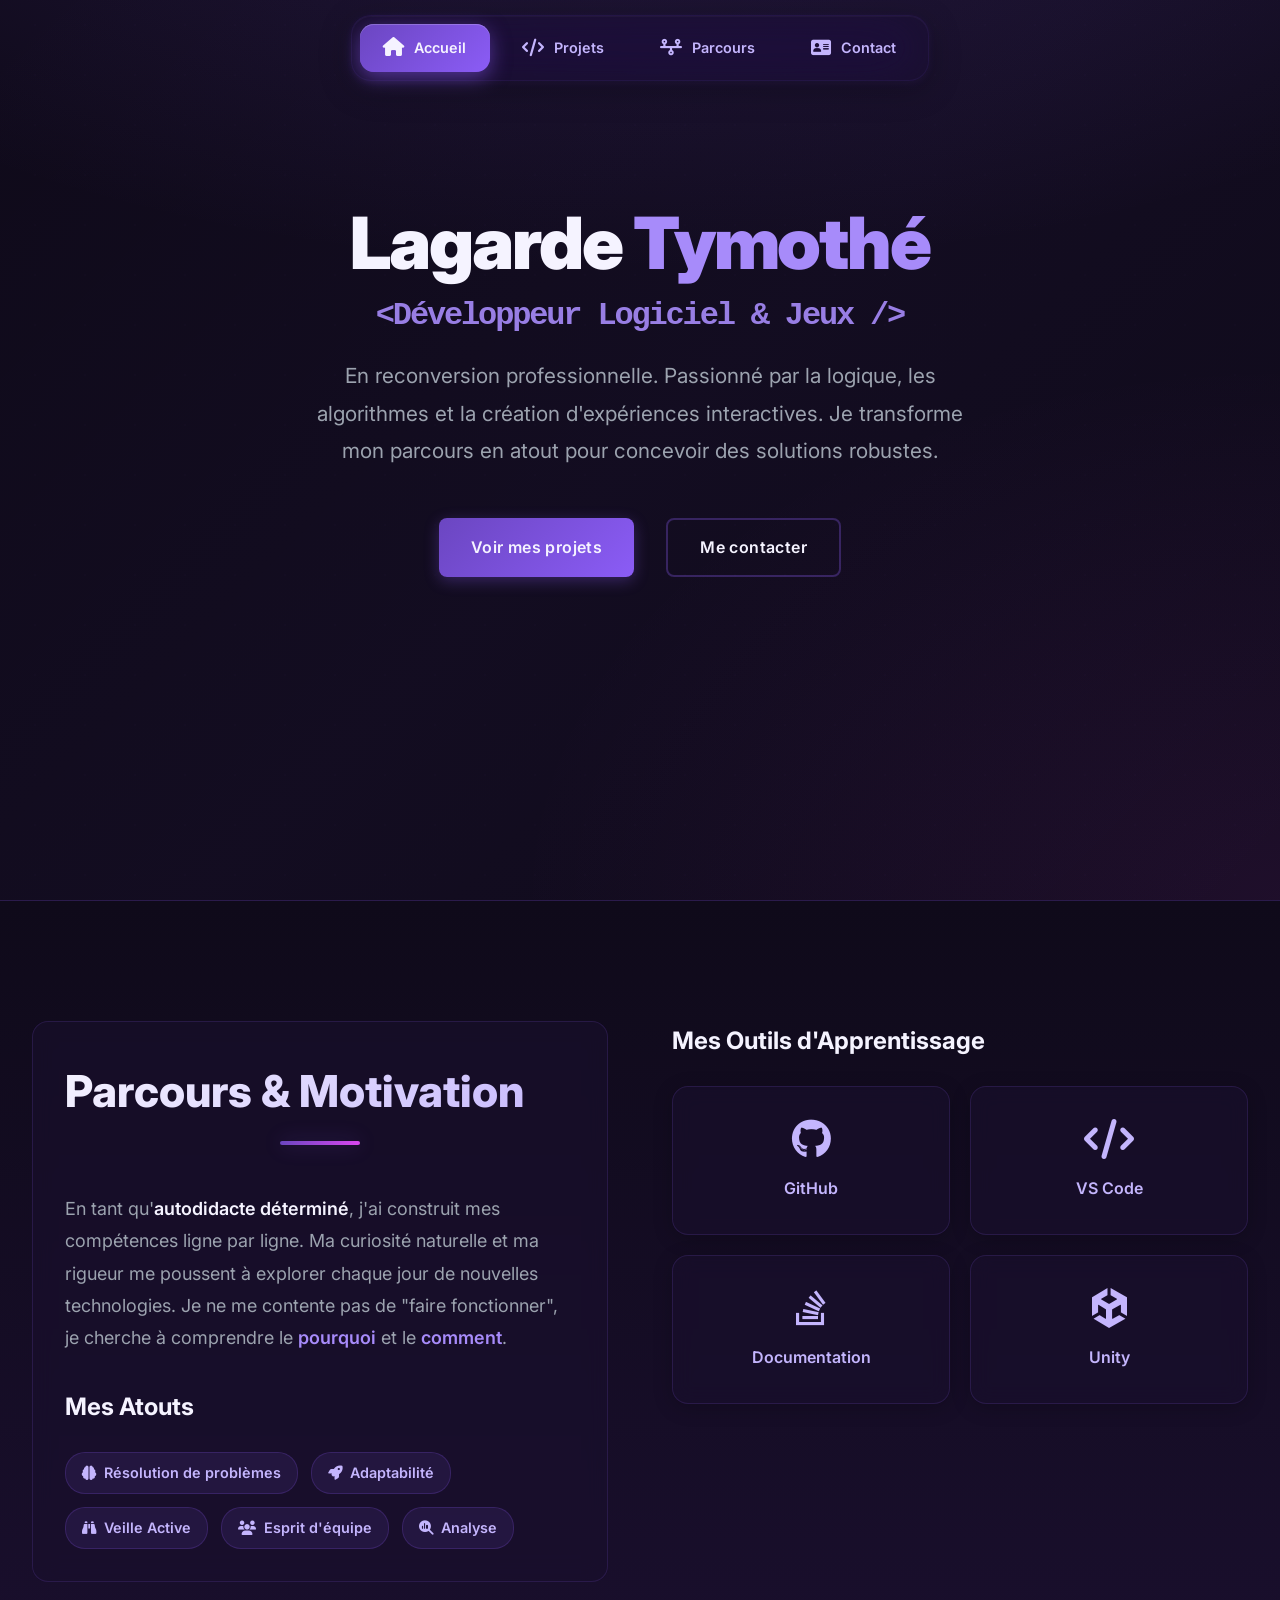
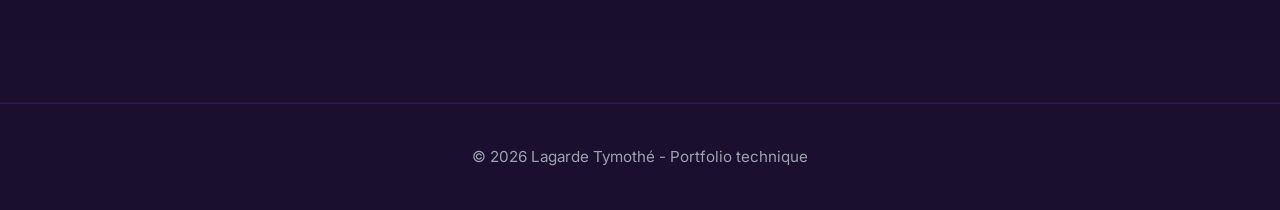
==== commit e1706d24: "feat(redesign): unify home, parcours, contact pages with glassmorphism + copy func" ====
--- a/index.html
+++ b/index.html
@@ -72,7 +72,7 @@
         <section id="motivation" class="motivation section">
             <div class="container">
                 <div class="motivation-grid">
-                    <div class="motivation-content">
+                    <div class="motivation-content glass-card" style="padding: 2rem;">
                         <h2 class="section-title" style="text-align: left; margin-left: 0;">Parcours & Motivation</h2>
                         <p class="motivation-text">
                             En tant qu'<strong>autodidacte déterminé</strong>, j'ai construit mes compétences ligne par
@@ -84,13 +84,15 @@
                         </p>
 
                         <div class="soft-skills">
-                            <h3 class="subsection-title">Mes Soft Skills</h3>
-                            <ul class="skills-list">
-                                <li><i class="fa-solid fa-check-circle"></i> Résolution de problèmes complexes</li>
-                                <li><i class="fa-solid fa-check-circle"></i> Adaptabilité & Apprentissage rapide</li>
-                                <li><i class="fa-solid fa-check-circle"></i> Veille technologique active</li>
-                                <li><i class="fa-solid fa-check-circle"></i> Esprit d'équipe & Communication</li>
-                            </ul>
+                            <h3 class="subsection-title">Mes Atouts</h3>
+                            <div class="skills-tags">
+                                <span class="skill-tag"><i class="fa-solid fa-brain"></i> Résolution de problèmes</span>
+                                <span class="skill-tag"><i class="fa-solid fa-rocket"></i> Adaptabilité</span>
+                                <span class="skill-tag"><i class="fa-solid fa-binoculars"></i> Veille Active</span>
+                                <span class="skill-tag"><i class="fa-solid fa-users"></i> Esprit d'équipe</span>
+                                <span class="skill-tag"><i class="fa-solid fa-magnifying-glass-chart"></i>
+                                    Analyse</span>
+                            </div>
                         </div>
                     </div>
 
@@ -122,7 +124,7 @@
 
     <footer class="footer">
         <div class="container">
-            <p>&copy; 2026 Lagarde Tymothé. Conçu avec passion.</p>
+            <p>&copy; 2026 Lagarde Tymothé - Portfolio technique</p>
         </div>
     </footer>
 
--- a/css/style.css
+++ b/css/style.css
@@ -539,6 +539,35 @@
     z-index: 1;
 }
 
+/* Skills Tags */
+.skills-tags {
+    display: flex;
+    flex-wrap: wrap;
+    gap: 0.8rem;
+    margin-top: 1rem;
+}
+
+.skill-tag {
+    background: rgba(139, 92, 246, 0.1);
+    border: 1px solid rgba(139, 92, 246, 0.2);
+    color: var(--violet-300);
+    padding: 0.5rem 1rem;
+    border-radius: 20px;
+    font-size: 0.9rem;
+    font-weight: 600;
+    display: flex;
+    align-items: center;
+    gap: 0.5rem;
+    transition: all 0.3s ease;
+}
+
+.skill-tag:hover {
+    background: rgba(139, 92, 246, 0.25);
+    border-color: var(--violet-500);
+    transform: translateY(-2px);
+    color: white;
+}
+
 /* =========================================
    PROJECTS SECTION
    ========================================= */
@@ -608,7 +637,8 @@
 }
 
 /* --- Project Card (Header + Wrapper) --- */
-.project-card-wrapper {
+.project-card-wrapper,
+.glass-card {
     background: rgba(26, 15, 46, 0.6);
     backdrop-filter: blur(10px);
     border: 1px solid rgba(139, 92, 246, 0.15);
@@ -978,8 +1008,173 @@
 }
 
 /* Link reset for contact cards */
-a.contact-card {
-    color: inherit;
+/* =========================================
+   CONTACT UNIFIED CARD
+   ========================================= */
+.contact-unified-wrapper {
+    margin-top: 2rem;
+}
+
+.contact-row {
+    display: flex;
+    align-items: center;
+    gap: 1.5rem;
+    padding: 1rem;
+    border-bottom: 1px solid rgba(139, 92, 246, 0.1);
+    transition: background 0.2s ease;
+    border-radius: 8px;
+}
+
+.contact-row:hover {
+    background: rgba(139, 92, 246, 0.05);
+}
+
+.contact-row:last-child {
+    border-bottom: none;
+}
+
+.contact-icon-small {
+    width: 40px;
+    height: 40px;
+    background: rgba(139, 92, 246, 0.1);
+    color: var(--violet-400);
+    border-radius: 10px;
+    display: flex;
+    align-items: center;
+    justify-content: center;
+    font-size: 1.2rem;
+}
+
+.contact-info {
+    flex: 1;
+    display: flex;
+    flex-direction: column;
+}
+
+.contact-label {
+    font-size: 0.8rem;
+    color: var(--text-muted);
+    font-weight: 600;
+    text-transform: uppercase;
+    letter-spacing: 0.05em;
+}
+
+.contact-value {
+    color: var(--text-primary);
+    font-size: 1.1rem;
+    font-weight: 500;
+    text-decoration: none;
+    transition: color 0.2s;
+}
+
+.contact-value:hover {
+    color: var(--violet-400);
+}
+
+.copy-btn {
+    background: transparent;
+    border: 1px solid rgba(139, 92, 246, 0.2);
+    color: var(--violet-300);
+    width: 36px;
+    height: 36px;
+    border-radius: 8px;
+    cursor: pointer;
+    transition: all 0.2s ease;
+    display: flex;
+    align-items: center;
+    justify-content: center;
+    position: relative;
+}
+
+.copy-btn:hover {
+    background: var(--violet-600);
+    color: white;
+    border-color: var(--violet-600);
+}
+
+.contact-divider {
+    height: 1px;
+    background: rgba(139, 92, 246, 0.2);
+    margin: 1.5rem 0;
+}
+
+.contact-socials-row {
+    display: flex;
+    gap: 1rem;
+    justify-content: center;
+}
+
+.social-btn {
+    flex: 1;
+    display: flex;
+    align-items: center;
+    justify-content: center;
+    gap: 0.75rem;
+    background: rgba(26, 15, 46, 0.8);
+    border: 1px solid rgba(139, 92, 246, 0.3);
+    padding: 1rem;
+    border-radius: 12px;
+    color: var(--text-primary);
+    text-decoration: none;
+    font-weight: 600;
+    transition: all 0.3s ease;
+}
+
+.social-btn:hover {
+    transform: translateY(-3px);
+    background: var(--violet-700);
+    border-color: var(--violet-500);
+    box-shadow: 0 4px 15px rgba(139, 92, 246, 0.3);
+}
+
+.social-btn i {
+    font-size: 1.25rem;
+}
+
+/* Tooltip */
+.tooltip .tooltiptext {
+    visibility: hidden;
+    width: 60px;
+    background-color: var(--violet-600);
+    color: #fff;
+    text-align: center;
+    border-radius: 6px;
+    padding: 5px 0;
+    position: absolute;
+    z-index: 1;
+    bottom: 125%;
+    left: 50%;
+    margin-left: -30px;
+    opacity: 0;
+    transition: opacity 0.3s;
+    font-size: 0.75rem;
+}
+
+.tooltip .tooltiptext::after {
+    content: "";
+    position: absolute;
+    top: 100%;
+    left: 50%;
+    margin-left: -5px;
+    border-width: 5px;
+    border-style: solid;
+    border-color: var(--violet-600) transparent transparent transparent;
+}
+
+.tooltip:hover .tooltiptext {
+    visibility: visible;
+    opacity: 1;
+}
+
+/* --- Unifying Home Tool Cards to Match --- */
+.tool-card {
+    /* Extending reuse of styles */
+    background: rgba(26, 15, 46, 0.6);
+    backdrop-filter: blur(10px);
+    border: 1px solid rgba(139, 92, 246, 0.15);
+    border-radius: 16px;
+    /* ... existing styles ... */
+    box-shadow: 0 4px 20px rgba(0, 0, 0, 0.2);
 }
 
 
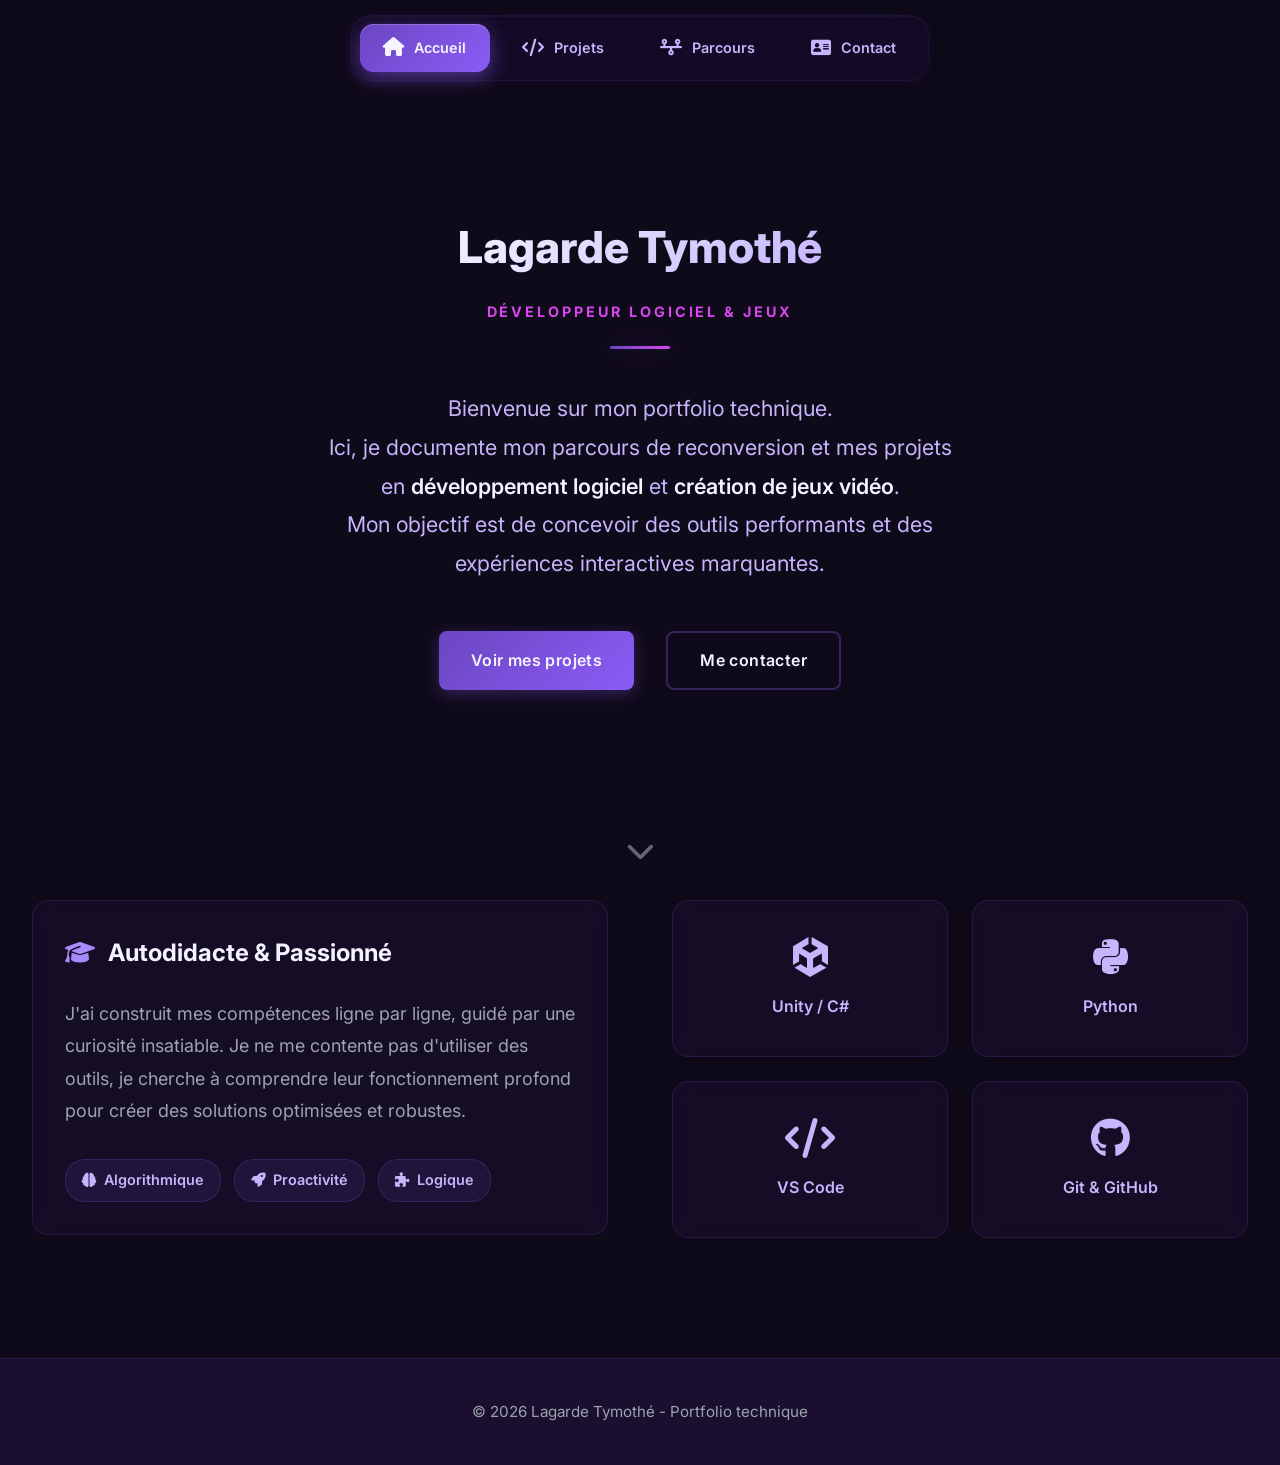
==== commit 6a952055: "feat : refonte structurelle de la page d'acceuil pour une homogénéité globale et une esthetique plus" ====
--- a/index.html
+++ b/index.html
@@ -49,71 +49,69 @@
     </nav>
 
     <main>
-        <!-- Hero Section -->
-        <section id="hero" class="hero section">
-            <div class="container hero-content">
-                <h1 class="hero-title">
-                    Lagarde <span class="highlight">Tymothé</span> <br>
-                    <span class="code-style">&lt;Développeur Logiciel & Jeux /&gt;</span>
-                </h1>
-                <p class="hero-subtitle">
-                    En reconversion professionnelle. Passionné par la logique, les algorithmes et la création
-                    d'expériences interactives.
-                    Je transforme mon parcours en atout pour concevoir des solutions robustes.
-                </p>
-                <div class="hero-cta">
-                    <a href="projets.html" class="btn btn-primary">Voir mes projets</a>
-                    <a href="contact.html" class="btn btn-outline">Me contacter</a>
+        <section id="home" class="home section page-section">
+            <div class="container">
+                <!-- Hero Screen (Full Height, Centered) -->
+                <div class="hero-screen">
+                    <h1 class="section-title home-title">Lagarde Tymothé</h1>
+                    <p class="accent-subtitle">DÉVELOPPEUR LOGICIEL & JEUX</p>
+
+                    <!-- Intro Text (NO BOX, FREE FLOATING) -->
+                    <p class="intro-text-large">
+                        Bienvenue sur mon portfolio technique.<br>
+                        Ici, je documente mon parcours de reconversion et mes projets en
+                        <strong>développement logiciel</strong> et <strong>création de jeux vidéo</strong>.<br>
+                        Mon objectif est de concevoir des outils performants et des expériences interactives marquantes.
+                    </p>
+
+                    <!-- Buttons -->
+                    <div class="hero-cta">
+                        <a href="projets.html" class="btn btn-primary">Voir mes projets</a>
+                        <a href="contact.html" class="btn btn-outline">Me contacter</a>
+                    </div>
+
+                    <!-- Scroll Hint -->
+                    <a href="#autodidacte" class="scroll-hint">
+                        <i class="fa-solid fa-chevron-down"></i>
+                    </a>
                 </div>
-            </div>
-        </section>
 
-        <!-- Motivation & Skills Section -->
-        <section id="motivation" class="motivation section">
-            <div class="container">
-                <div class="motivation-grid">
+                <!-- Autodidacte & Tools (BELOW FOLD) -->
+                <div id="autodidacte" class="motivation-grid">
                     <div class="motivation-content glass-card" style="padding: 2rem;">
-                        <h2 class="section-title" style="text-align: left; margin-left: 0;">Parcours & Motivation</h2>
+                        <h3 class="subsection-title"><i class="fa-solid fa-graduation-cap"
+                                style="color: var(--violet-400); margin-right: 0.5rem;"></i> Autodidacte & Passionné
+                        </h3>
                         <p class="motivation-text">
-                            En tant qu'<strong>autodidacte déterminé</strong>, j'ai construit mes compétences ligne par
-                            ligne.
-                            Ma curiosité naturelle et ma rigueur me poussent à explorer chaque jour de nouvelles
-                            technologies.
-                            Je ne me contente pas de "faire fonctionner", je cherche à comprendre le <em>pourquoi</em>
-                            et le <em>comment</em>.
+                            J'ai construit mes compétences ligne par ligne, guidé par une curiosité insatiable.
+                            Je ne me contente pas d'utiliser des outils, je cherche à comprendre leur fonctionnement
+                            profond
+                            pour créer des solutions optimisées et robustes.
                         </p>
-
-                        <div class="soft-skills">
-                            <h3 class="subsection-title">Mes Atouts</h3>
-                            <div class="skills-tags">
-                                <span class="skill-tag"><i class="fa-solid fa-brain"></i> Résolution de problèmes</span>
-                                <span class="skill-tag"><i class="fa-solid fa-rocket"></i> Adaptabilité</span>
-                                <span class="skill-tag"><i class="fa-solid fa-binoculars"></i> Veille Active</span>
-                                <span class="skill-tag"><i class="fa-solid fa-users"></i> Esprit d'équipe</span>
-                                <span class="skill-tag"><i class="fa-solid fa-magnifying-glass-chart"></i>
-                                    Analyse</span>
-                            </div>
+                        <div class="skills-tags">
+                            <span class="skill-tag"><i class="fa-solid fa-brain"></i> Algorithmique</span>
+                            <span class="skill-tag"><i class="fa-solid fa-rocket"></i> Proactivité</span>
+                            <span class="skill-tag"><i class="fa-solid fa-puzzle-piece"></i> Logique</span>
                         </div>
                     </div>
 
                     <div class="tools-wrapper">
-                        <h3 class="subsection-title center-mobile">Mes Outils d'Apprentissage</h3>
                         <div class="tools-grid">
                             <div class="tool-card">
-                                <i class="fa-brands fa-github tool-icon"></i>
-                                <span>GitHub</span>
+                                <i class="fa-brands fa-unity tool-icon"></i>
+                                <span>Unity / C#</span>
+                            </div>
+                            <div class="tool-card">
+                                <i class="fa-brands fa-python tool-icon"></i>
+                                <span>Python</span>
                             </div>
                             <div class="tool-card">
                                 <i class="fa-solid fa-code tool-icon"></i>
                                 <span>VS Code</span>
                             </div>
                             <div class="tool-card">
-                                <i class="fa-brands fa-stack-overflow tool-icon"></i>
-                                <span>Documentation</span>
-                            </div>
-                            <div class="tool-card">
-                                <i class="fa-brands fa-unity tool-icon"></i>
-                                <span>Unity</span>
+                                <i class="fa-brands fa-github tool-icon"></i>
+                                <span>Git & GitHub</span>
                             </div>
                         </div>
                     </div>
--- a/css/style.css
+++ b/css/style.css
@@ -103,6 +103,44 @@
     -webkit-background-clip: text;
     -webkit-text-fill-color: transparent;
     background-clip: text;
+}
+
+/* Specific fix for Homepage Title to remove overlapping line */
+.section-title.home-title {
+    margin-bottom: 1rem;
+}
+
+.section-title.home-title::after {
+    content: none;
+}
+
+.accent-subtitle {
+    text-align: center;
+    color: var(--accent-pink);
+    font-size: 0.9rem;
+    font-weight: 700;
+    text-transform: uppercase;
+    letter-spacing: 0.2em;
+    margin-top: 0;
+    margin-bottom: 4rem;
+    position: relative;
+    z-index: 2;
+    display: block;
+    width: 100%;
+}
+
+/* Move the decorative line to the subtitle for homepage */
+.accent-subtitle::after {
+    content: '';
+    position: absolute;
+    bottom: -1.5rem;
+    left: 50%;
+    transform: translateX(-50%);
+    width: 60px;
+    height: 3px;
+    background: linear-gradient(90deg, var(--violet-600), var(--accent-pink));
+    border-radius: 2px;
+    box-shadow: var(--glow-violet);
 }
 
 .section-title::after {
@@ -121,6 +159,70 @@
 .highlight {
     color: var(--violet-400);
     position: relative;
+}
+
+/* HERO SCREEN & INTRO */
+.hero-screen {
+    min-height: calc(100vh - 80px);
+    display: flex;
+    flex-direction: column;
+    justify-content: center;
+    align-items: center;
+    position: relative;
+    padding-bottom: 5rem;
+}
+
+.intro-text-large {
+    font-size: clamp(1.1rem, 2vw, 1.35rem);
+    line-height: 1.8;
+    text-align: center;
+    max-width: 700px;
+    margin: 0 auto 3rem auto;
+    padding: 0 2rem;
+    color: var(--text-secondary);
+}
+
+.intro-text-large strong {
+    color: var(--text-primary);
+    font-weight: 600;
+}
+
+/* SCROLL HINT */
+.scroll-hint {
+    position: absolute;
+    bottom: 1.5rem;
+    left: 50%;
+    transform: translateX(-50%);
+    color: var(--text-muted);
+    font-size: 1.8rem;
+    animation: bounce 2s infinite;
+    cursor: pointer;
+    opacity: 0.6;
+    transition: opacity 0.3s ease;
+}
+
+.scroll-hint:hover {
+    opacity: 1;
+    color: var(--accent-pink);
+}
+
+@keyframes bounce {
+
+    0%,
+    20%,
+    50%,
+    80%,
+    100% {
+        transform: translateX(-50%) translateY(0);
+    }
+
+    40% {
+        transform: translateX(-50%) translateY(-10px);
+    }
+
+    60% {
+        transform: translateX(-50%) translateY(-5px);
+    }
 }
 
 .visually-hidden {
@@ -354,22 +456,10 @@
     justify-content: center;
     position: relative;
     padding-top: 0;
-    background:
-        radial-gradient(ellipse 80% 50% at 50% -20%, rgba(139, 92, 246, 0.15), transparent),
-        radial-gradient(ellipse 60% 60% at 100% 100%, rgba(217, 70, 239, 0.08), transparent);
-}
-
-.hero::before {
-    content: '';
-    position: absolute;
-    top: 0;
-    left: 0;
-    width: 100%;
-    height: 100%;
-    background:
-        linear-gradient(135deg, transparent 0%, rgba(139, 92, 246, 0.03) 50%, transparent 100%);
-    pointer-events: none;
-}
+    /* Background removed to match site theme (var(--bg-primary) from body) */
+}
+
+/* Removed .hero::before used for the old overlay */
 
 .hero-content {
     text-align: center;
@@ -417,6 +507,11 @@
     padding-top: 120px;
 }
 
+/* Override for home page to reduce top spacing */
+.home.page-section {
+    padding-top: 80px;
+}
+
 /* =========================================
    MOTIVATION SECTION
    ========================================= */
@@ -481,14 +576,14 @@
 .tools-grid {
     display: grid;
     grid-template-columns: repeat(2, 1fr);
-    gap: 1.25rem;
+    gap: 1.5rem;
 }
 
 .tool-card {
     background: var(--bg-card);
     border: 1px solid var(--border-subtle);
     border-radius: 1rem;
-    padding: 2rem;
+    padding: 2.25rem 2rem;
     text-align: center;
     display: flex;
     flex-direction: column;
@@ -497,6 +592,8 @@
     transition: all var(--transition-base);
     position: relative;
     overflow: hidden;
+    min-height: 140px;
+    justify-content: center;
 }
 
 .tool-card::before {
@@ -588,7 +685,7 @@
 
 .timeline-container {
     position: relative;
-    max-width: 900px;
+    max-width: 1200px;
     margin: 0 auto;
     padding-left: 50px;
 }
@@ -1219,8 +1316,8 @@
 
     .nav-wrapper {
         flex-direction: column;
-        gap: 1rem;
-        padding: 1rem;
+        gap: 0.5rem;
+        padding: 0.5rem;
     }
 
     .nav-tabs {
@@ -1230,10 +1327,11 @@
     }
 
     .nav-tab {
-        padding: 0.5rem 1rem;
+        padding: 0.5rem 0.5rem;
         font-size: 0.85rem;
         flex: 1 1 auto;
-        min-width: 100px;
+        min-width: 60px;
+        /* Reduced from 100px to fit on one line */
         justify-content: center;
     }
 
@@ -1270,21 +1368,23 @@
         padding: 1.5rem;
     }
 
-    .page-section {
-        padding-top: 100px;
+    .page-section,
+    .hero {
+        padding-top: 140px;
+        /* Increased to prevent nav overlap on all pages */
     }
 
     /* New Timeline Responsive Fixes */
     .timeline-container {
-        padding-left: 30px;
+        padding-left: 40px;
     }
 
     .timeline-line {
-        left: 0;
+        left: 18px;
     }
 
     .timeline-dot {
-        left: -11px;
+        left: -31px;
     }
 }
 
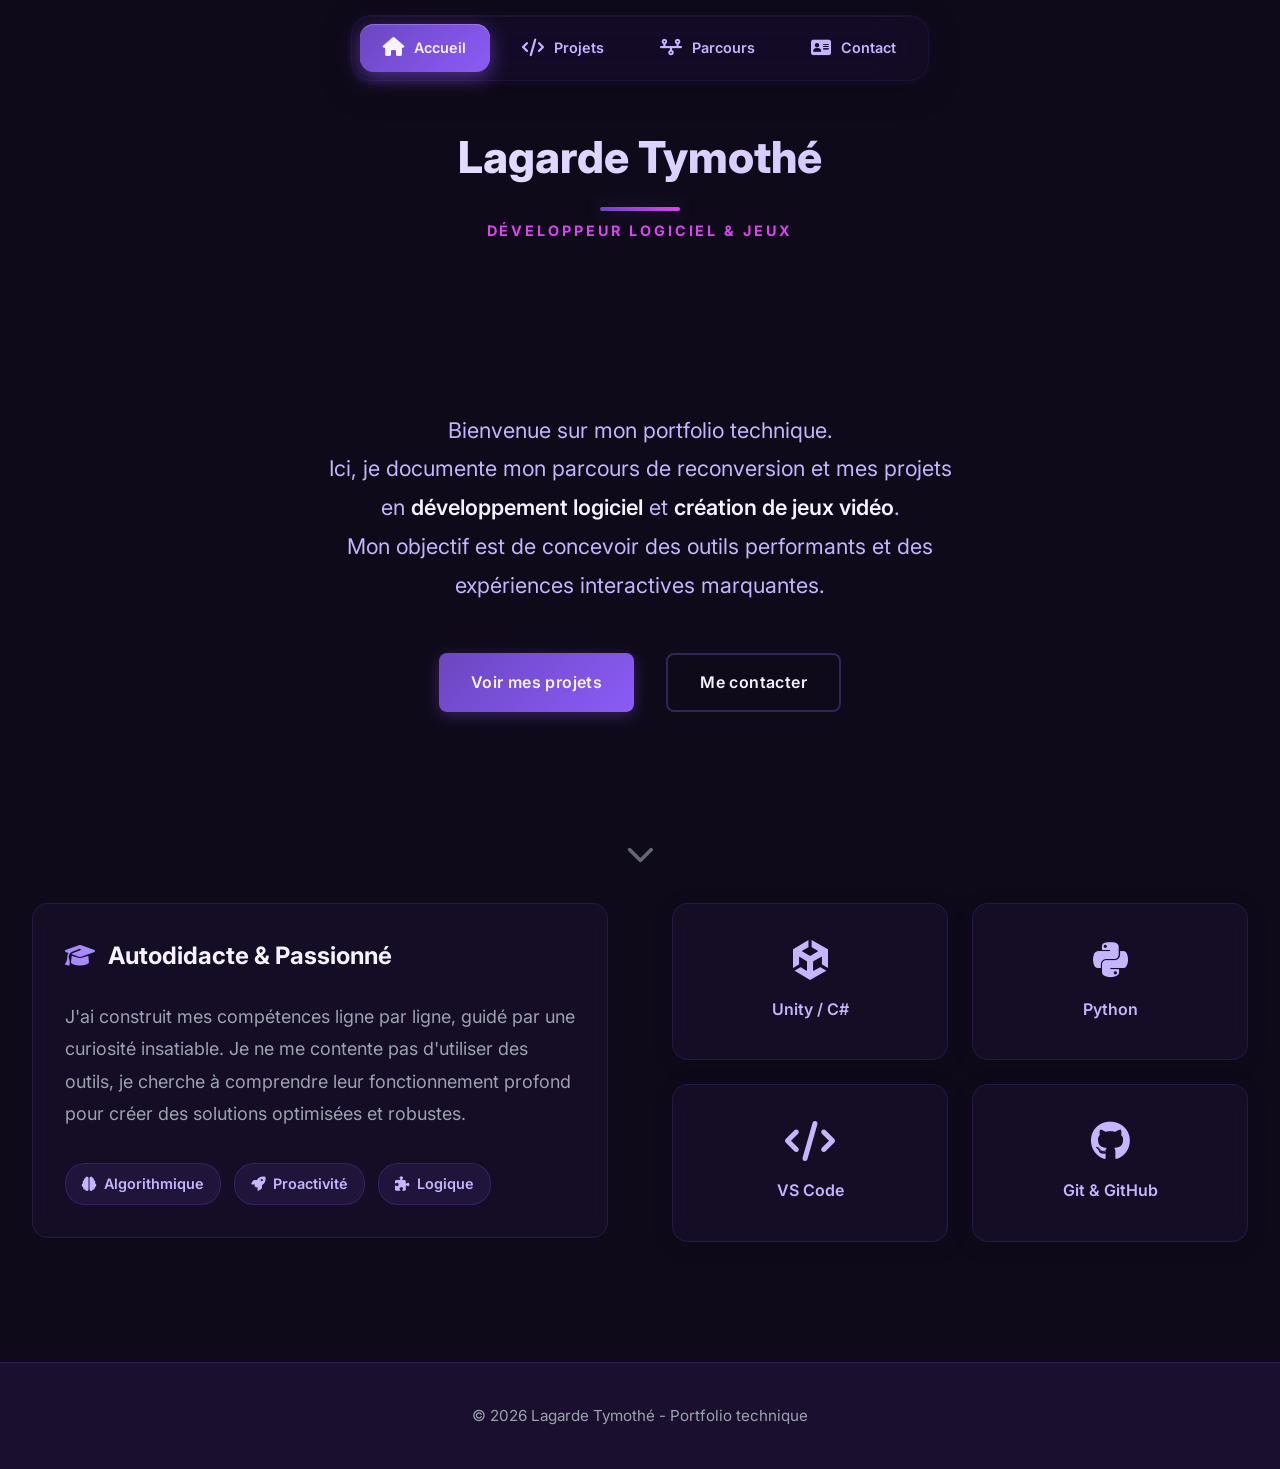
==== commit 4b79214a: "feat: raffinement ultime de la page d'accueil - layout responsive parfait avec titre aligné et indic" ====
--- a/index.html
+++ b/index.html
@@ -51,11 +51,11 @@
     <main>
         <section id="home" class="home section page-section">
             <div class="container">
-                <!-- Hero Screen (Full Height, Centered) -->
+                <h2 class="section-title">Lagarde Tymothé</h2>
+                <p class="accent-subtitle">DÉVELOPPEUR LOGICIEL & JEUX</p>
+
+                <!-- Hero Screen (Centered intro only) -->
                 <div class="hero-screen">
-                    <h1 class="section-title home-title">Lagarde Tymothé</h1>
-                    <p class="accent-subtitle">DÉVELOPPEUR LOGICIEL & JEUX</p>
-
                     <!-- Intro Text (NO BOX, FREE FLOATING) -->
                     <p class="intro-text-large">
                         Bienvenue sur mon portfolio technique.<br>
--- a/css/style.css
+++ b/css/style.css
@@ -105,15 +105,6 @@
     background-clip: text;
 }
 
-/* Specific fix for Homepage Title to remove overlapping line */
-.section-title.home-title {
-    margin-bottom: 1rem;
-}
-
-.section-title.home-title::after {
-    content: none;
-}
-
 .accent-subtitle {
     text-align: center;
     color: var(--accent-pink);
@@ -121,27 +112,14 @@
     font-weight: 700;
     text-transform: uppercase;
     letter-spacing: 0.2em;
-    margin-top: 0;
-    margin-bottom: 4rem;
+    margin-top: -2.5rem;
+    margin-bottom: 2.5rem;
     position: relative;
     z-index: 2;
     display: block;
     width: 100%;
 }
 
-/* Move the decorative line to the subtitle for homepage */
-.accent-subtitle::after {
-    content: '';
-    position: absolute;
-    bottom: -1.5rem;
-    left: 50%;
-    transform: translateX(-50%);
-    width: 60px;
-    height: 3px;
-    background: linear-gradient(90deg, var(--violet-600), var(--accent-pink));
-    border-radius: 2px;
-    box-shadow: var(--glow-violet);
-}
 
 .section-title::after {
     content: '';
@@ -163,13 +141,13 @@
 
 /* HERO SCREEN & INTRO */
 .hero-screen {
-    min-height: calc(100vh - 80px);
+    min-height: calc(100vh - 280px);
     display: flex;
     flex-direction: column;
     justify-content: center;
     align-items: center;
     position: relative;
-    padding-bottom: 5rem;
+    padding-bottom: 4rem;
 }
 
 .intro-text-large {
@@ -505,11 +483,6 @@
 .page-section {
     min-height: calc(100vh - 120px);
     padding-top: 120px;
-}
-
-/* Override for home page to reduce top spacing */
-.home.page-section {
-    padding-top: 80px;
 }
 
 /* =========================================
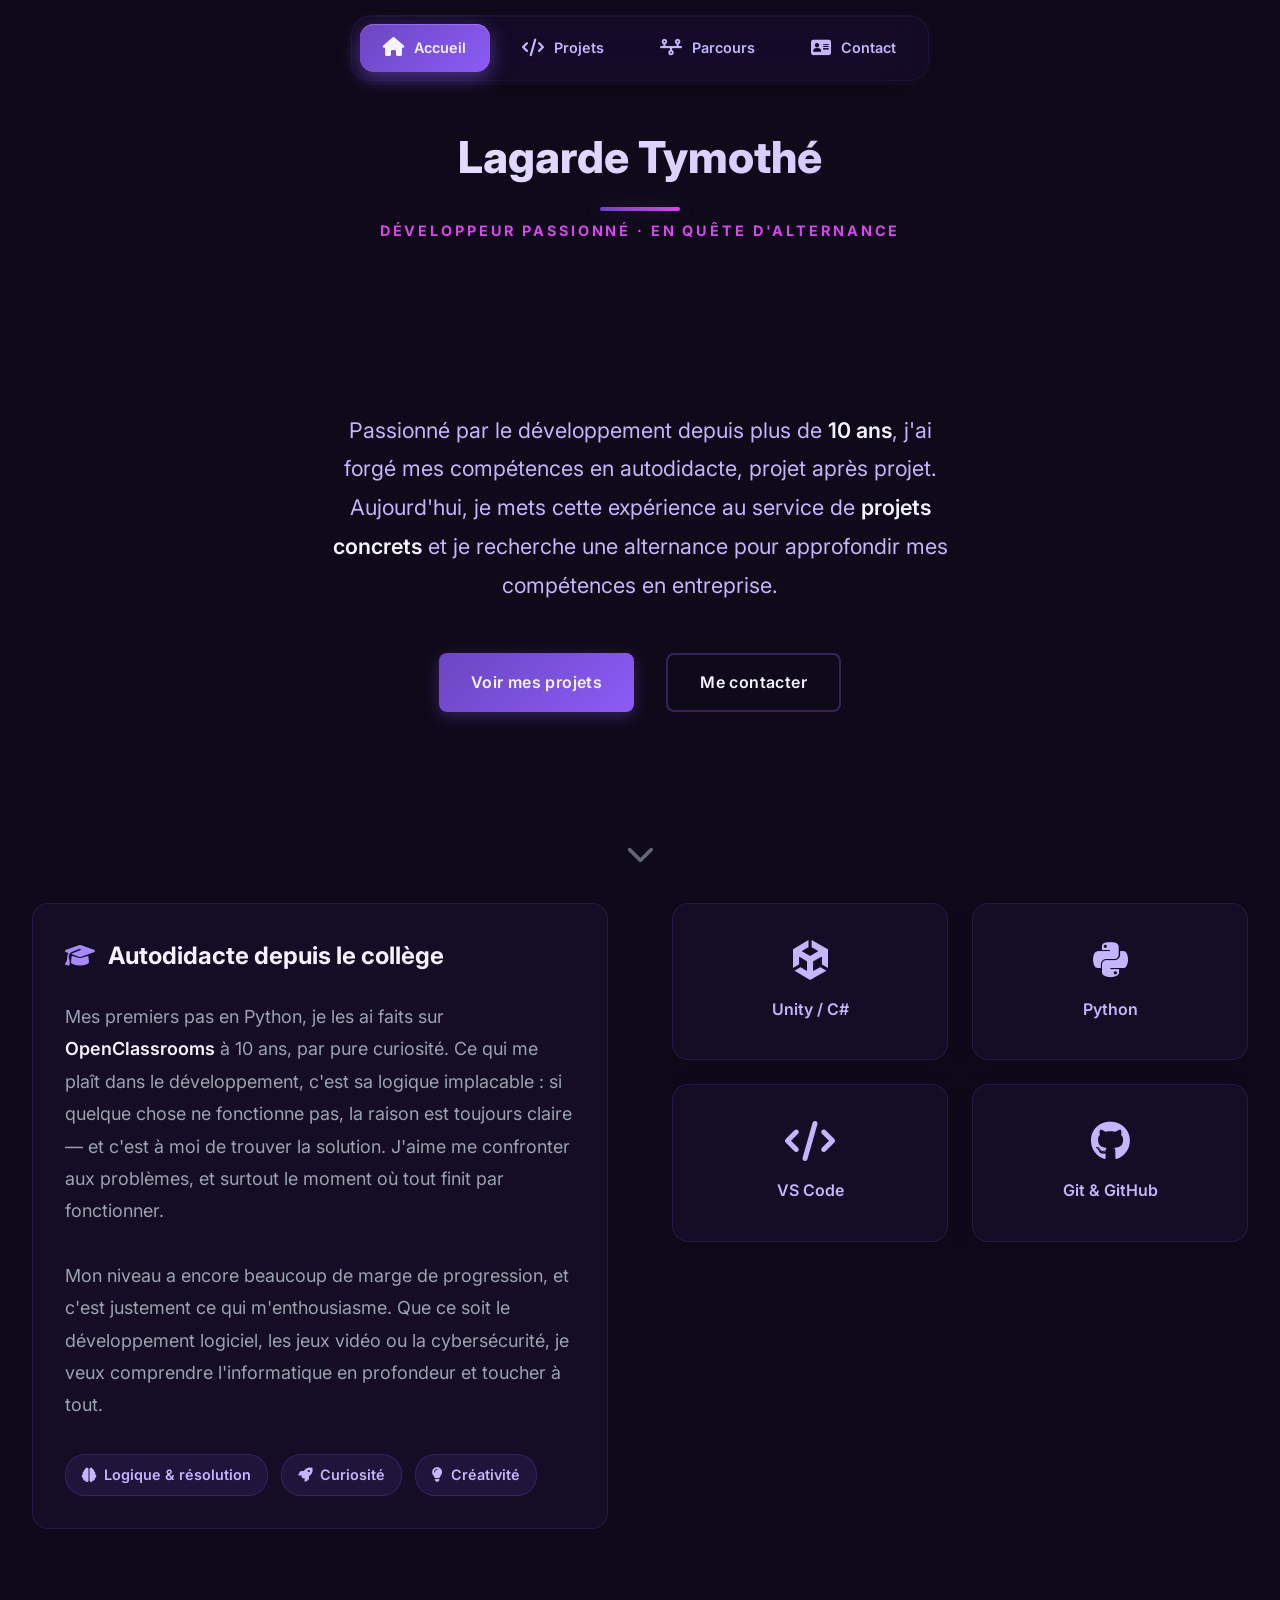
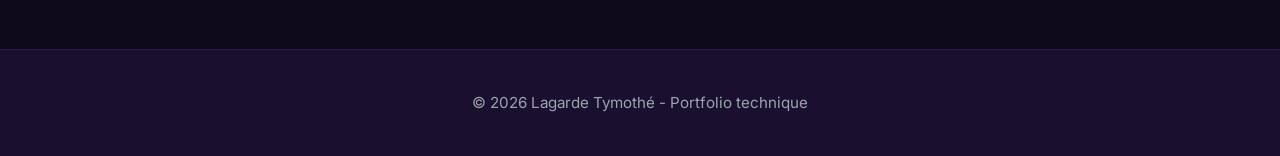
==== commit 8ba4b75b: "feat: réécriture textes accueil + README CV" ====
--- a/index.html
+++ b/index.html
@@ -52,16 +52,17 @@
         <section id="home" class="home section page-section">
             <div class="container">
                 <h2 class="section-title">Lagarde Tymothé</h2>
-                <p class="accent-subtitle">DÉVELOPPEUR LOGICIEL & JEUX</p>
+                <p class="accent-subtitle">DÉVELOPPEUR PASSIONNÉ · EN QUÊTE D'ALTERNANCE</p>
 
                 <!-- Hero Screen (Centered intro only) -->
                 <div class="hero-screen">
                     <!-- Intro Text (NO BOX, FREE FLOATING) -->
                     <p class="intro-text-large">
-                        Bienvenue sur mon portfolio technique.<br>
-                        Ici, je documente mon parcours de reconversion et mes projets en
-                        <strong>développement logiciel</strong> et <strong>création de jeux vidéo</strong>.<br>
-                        Mon objectif est de concevoir des outils performants et des expériences interactives marquantes.
+                        Passionné par le développement depuis plus de <strong>10 ans</strong>,
+                        j'ai forgé mes compétences en autodidacte, projet après projet.<br>
+                        Aujourd'hui, je mets cette expérience au service de
+                        <strong>projets concrets</strong> et je recherche une alternance
+                        pour approfondir mes compétences en entreprise.
                     </p>
 
                     <!-- Buttons -->
@@ -80,18 +81,25 @@
                 <div id="autodidacte" class="motivation-grid">
                     <div class="motivation-content glass-card" style="padding: 2rem;">
                         <h3 class="subsection-title"><i class="fa-solid fa-graduation-cap"
-                                style="color: var(--violet-400); margin-right: 0.5rem;"></i> Autodidacte & Passionné
+                                style="color: var(--violet-400); margin-right: 0.5rem;"></i> Autodidacte depuis le
+                            collège
                         </h3>
                         <p class="motivation-text">
-                            J'ai construit mes compétences ligne par ligne, guidé par une curiosité insatiable.
-                            Je ne me contente pas d'utiliser des outils, je cherche à comprendre leur fonctionnement
-                            profond
-                            pour créer des solutions optimisées et robustes.
+                            Mes premiers pas en Python, je les ai faits sur <strong>OpenClassrooms</strong> à 10 ans,
+                            par pure curiosité. Ce qui me plaît dans le développement, c'est sa logique implacable :
+                            si quelque chose ne fonctionne pas, la raison est toujours claire — et c'est à moi de
+                            trouver la solution. J'aime me confronter aux problèmes, et surtout le moment où
+                            tout finit par fonctionner.
+                        </p>
+                        <p class="motivation-text">
+                            Mon niveau a encore beaucoup de marge de progression, et c'est justement ce qui
+                            m'enthousiasme. Que ce soit le développement logiciel, les jeux vidéo ou la
+                            cybersécurité, je veux comprendre l'informatique en profondeur et toucher à tout.
                         </p>
                         <div class="skills-tags">
-                            <span class="skill-tag"><i class="fa-solid fa-brain"></i> Algorithmique</span>
-                            <span class="skill-tag"><i class="fa-solid fa-rocket"></i> Proactivité</span>
-                            <span class="skill-tag"><i class="fa-solid fa-puzzle-piece"></i> Logique</span>
+                            <span class="skill-tag"><i class="fa-solid fa-brain"></i> Logique & résolution</span>
+                            <span class="skill-tag"><i class="fa-solid fa-rocket"></i> Curiosité</span>
+                            <span class="skill-tag"><i class="fa-solid fa-lightbulb"></i> Créativité</span>
                         </div>
                     </div>
 
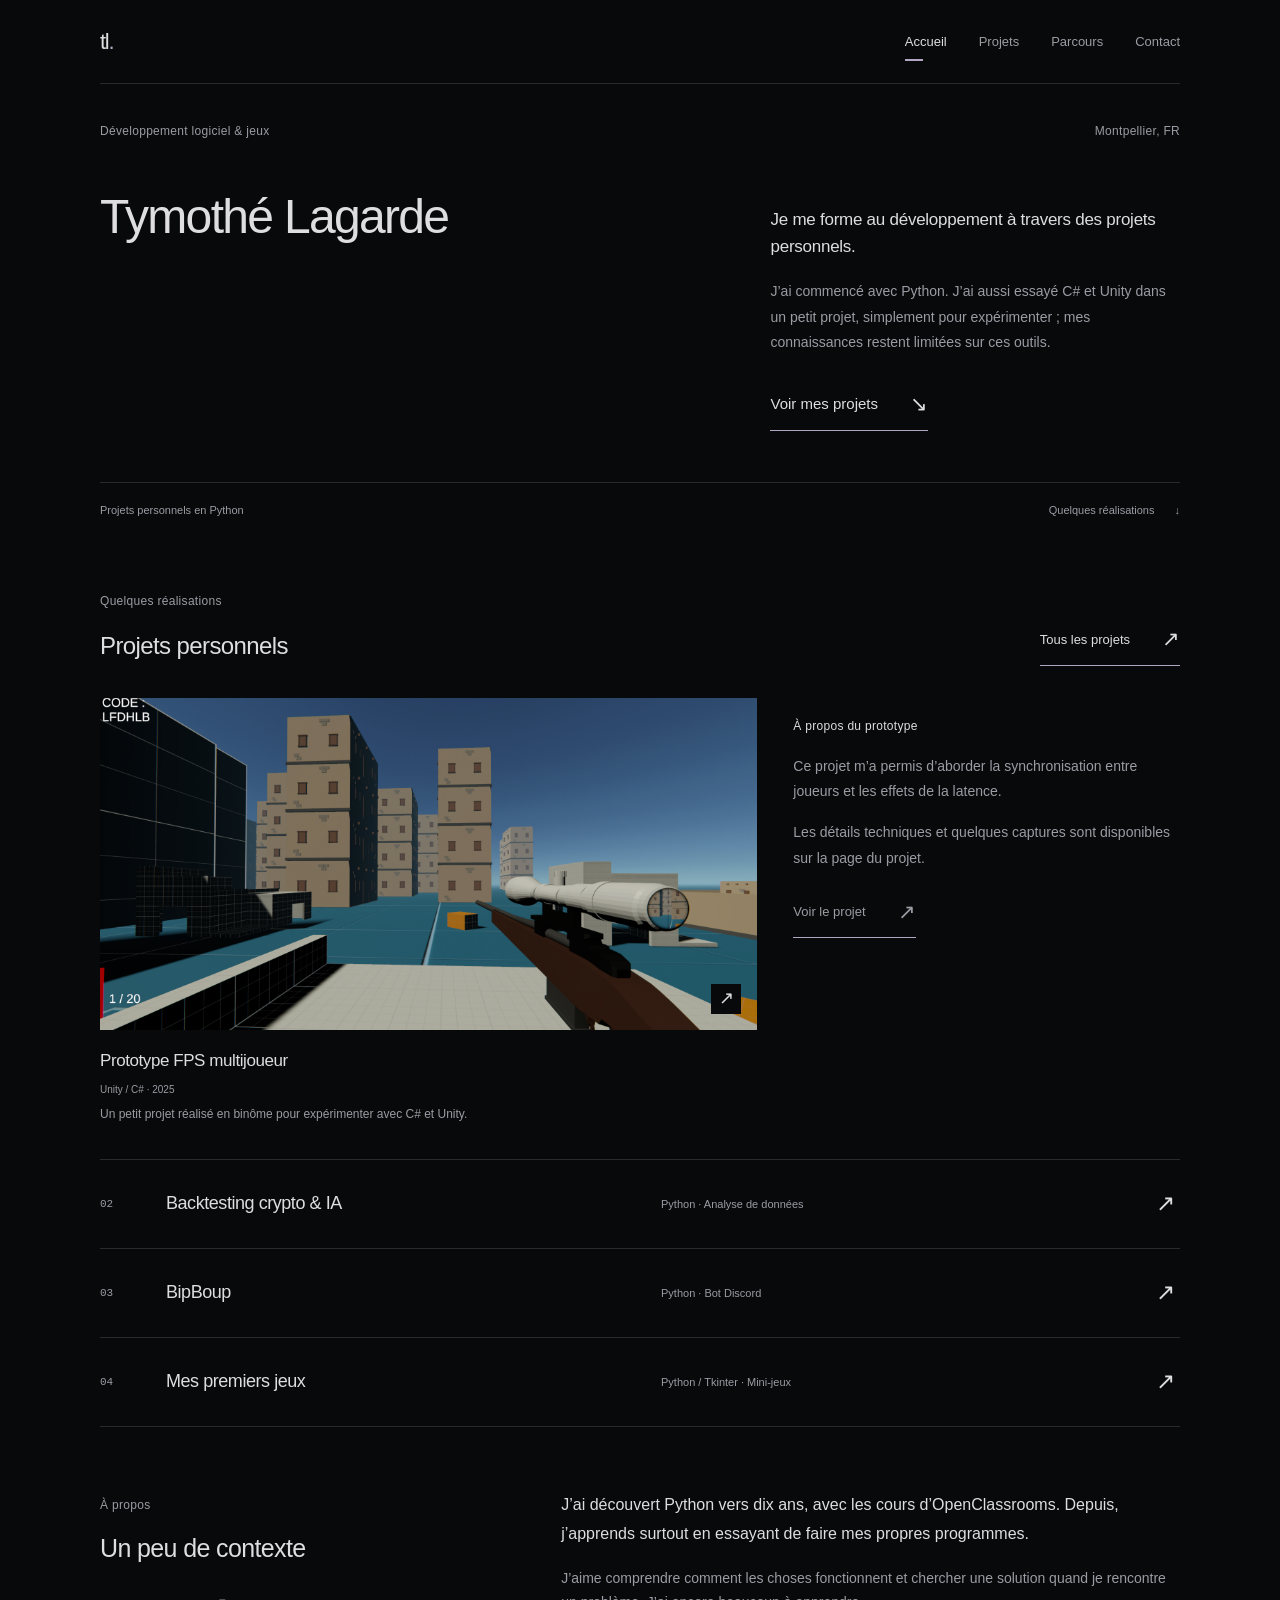
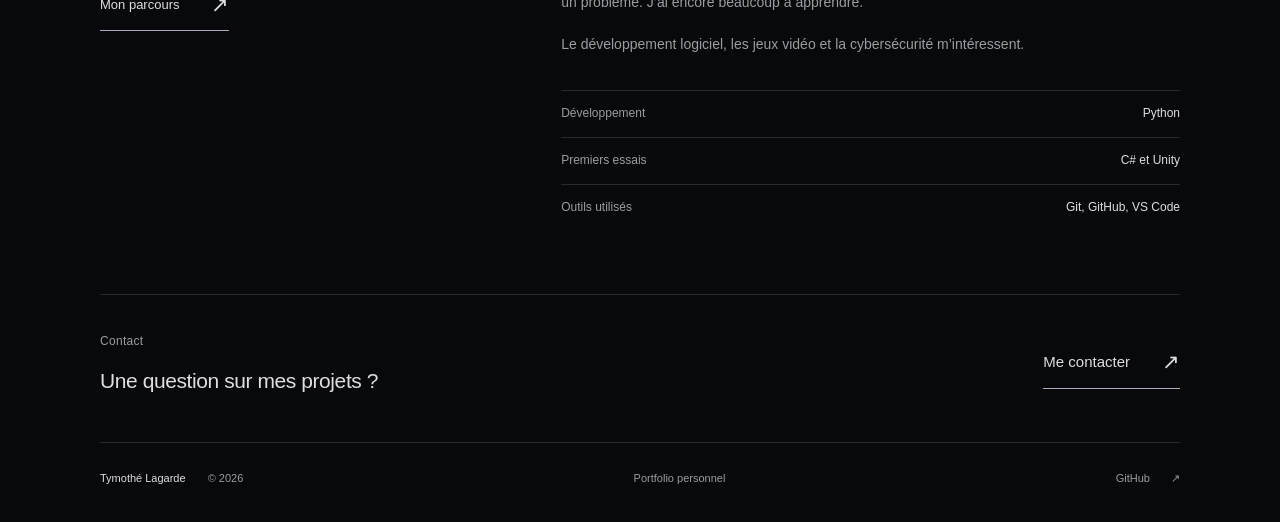
==== commit cb3a773e: "Refonte sobre du portfolio et mise à jour des informations" ====
--- a/index.html
+++ b/index.html
@@ -1,141 +1,81 @@
 <!DOCTYPE html>
 <html lang="fr">
+<head>
+<meta charset="UTF-8">
+<meta name="viewport" content="width=device-width, initial-scale=1">
+<meta name="description" content="Tymothé Lagarde, développeur autodidacte à Montpellier. Projets personnels en Python et première expérimentation avec Unity.">
+<meta name="theme-color" content="#08090b">
+<title>Développeur logiciel & jeux | Tymothé Lagarde</title>
+<link rel="icon" href="assets/favicon.svg" type="image/svg+xml">
+<link rel="stylesheet" href="css/style.css">
+<script src="js/script.js" defer></script>
+</head>
+<body class="page-index"><a class="skip-link" href="#contenu">Aller au contenu</a>
+<header class="site-header container"><a class="wordmark" href="index.html" aria-label="Tymothé Lagarde — accueil">tl<span>.</span></a>
+<nav aria-label="Navigation principale"><a href="index.html" aria-current="page">Accueil</a><a href="projets.html" >Projets</a><a href="parcours.html" >Parcours</a><a href="contact.html" >Contact</a>
+</nav>
+</header>
+<main id="contenu" class="container">
+<section class="hero" aria-labelledby="hero-title">
+<div class="hero-meta"><span class="eyebrow">Développement logiciel & jeux</span><span class="eyebrow">Montpellier, FR</span>
+</div>
+<div class="hero-layout">
+<h1 id="hero-title">Tymothé Lagarde</h1>
+<div class="hero-intro">
 
-<head>
-    <meta charset="UTF-8">
-    <meta name="viewport" content="width=device-width, initial-scale=1.0">
-    <meta name="description"
-        content="Portfolio de Lagarde Tymothé, développeur en reconversion. Projets, parcours et contact.">
-    <meta name="theme-color" content="#1a0f2e">
-    <title>Lagarde Tymothé | Développeur Logiciel & Jeux</title>
-
-    <!-- Polices (Google Fonts - Inter) -->
-    <link rel="preconnect" href="https://fonts.googleapis.com">
-    <link rel="preconnect" href="https://fonts.gstatic.com" crossorigin>
-    <link href="https://fonts.googleapis.com/css2?family=Inter:wght@300;400;600;700;800;900&display=swap"
-        rel="stylesheet">
-
-    <!-- CSS -->
-    <link rel="stylesheet" href="css/style.css">
-
-    <!-- Icons (FontAwesome) -->
-    <link rel="stylesheet" href="https://cdnjs.cloudflare.com/ajax/libs/font-awesome/6.4.0/css/all.min.css">
-</head>
-
-<body>
-
-    <!-- Minimal Glassmorphic Navigation -->
-    <nav class="glass-nav">
-        <div class="nav-wrapper">
-            <div class="nav-tabs">
-                <a href="index.html" class="nav-tab active">
-                    <i class="fa-solid fa-home"></i>
-                    <span>Accueil</span>
-                </a>
-                <a href="projets.html" class="nav-tab">
-                    <i class="fa-solid fa-code"></i>
-                    <span>Projets</span>
-                </a>
-                <a href="parcours.html" class="nav-tab">
-                    <i class="fa-solid fa-timeline"></i>
-                    <span>Parcours</span>
-                </a>
-                <a href="contact.html" class="nav-tab">
-                    <i class="fa-solid fa-address-card"></i>
-                    <span>Contact</span>
-                </a>
-            </div>
-        </div>
-    </nav>
-
-    <main>
-        <section id="home" class="home section page-section">
-            <div class="container">
-                <h2 class="section-title">Lagarde Tymothé</h2>
-                <p class="accent-subtitle">DÉVELOPPEUR PASSIONNÉ · EN QUÊTE D'ALTERNANCE</p>
-
-                <!-- Hero Screen (Centered intro only) -->
-                <div class="hero-screen">
-                    <!-- Intro Text (NO BOX, FREE FLOATING) -->
-                    <p class="intro-text-large">
-                        Passionné par le développement depuis plus de <strong>10 ans</strong>,
-                        j'ai forgé mes compétences en autodidacte, projet après projet.<br>
-                        Aujourd'hui, je mets cette expérience au service de
-                        <strong>projets concrets</strong> et je recherche une alternance
-                        pour approfondir mes compétences en entreprise.
-                    </p>
-
-                    <!-- Buttons -->
-                    <div class="hero-cta">
-                        <a href="projets.html" class="btn btn-primary">Voir mes projets</a>
-                        <a href="contact.html" class="btn btn-outline">Me contacter</a>
-                    </div>
-
-                    <!-- Scroll Hint -->
-                    <a href="#autodidacte" class="scroll-hint">
-                        <i class="fa-solid fa-chevron-down"></i>
-                    </a>
-                </div>
-
-                <!-- Autodidacte & Tools (BELOW FOLD) -->
-                <div id="autodidacte" class="motivation-grid">
-                    <div class="motivation-content glass-card" style="padding: 2rem;">
-                        <h3 class="subsection-title"><i class="fa-solid fa-graduation-cap"
-                                style="color: var(--violet-400); margin-right: 0.5rem;"></i> Autodidacte depuis le
-                            collège
-                        </h3>
-                        <p class="motivation-text">
-                            Mes premiers pas en Python, je les ai faits sur <strong>OpenClassrooms</strong> à 10 ans,
-                            par pure curiosité. Ce qui me plaît dans le développement, c'est sa logique implacable :
-                            si quelque chose ne fonctionne pas, la raison est toujours claire — et c'est à moi de
-                            trouver la solution. J'aime me confronter aux problèmes, et surtout le moment où
-                            tout finit par fonctionner.
-                        </p>
-                        <p class="motivation-text">
-                            Mon niveau a encore beaucoup de marge de progression, et c'est justement ce qui
-                            m'enthousiasme. Que ce soit le développement logiciel, les jeux vidéo ou la
-                            cybersécurité, je veux comprendre l'informatique en profondeur et toucher à tout.
-                        </p>
-                        <div class="skills-tags">
-                            <span class="skill-tag"><i class="fa-solid fa-brain"></i> Logique & résolution</span>
-                            <span class="skill-tag"><i class="fa-solid fa-rocket"></i> Curiosité</span>
-                            <span class="skill-tag"><i class="fa-solid fa-lightbulb"></i> Créativité</span>
-                        </div>
-                    </div>
-
-                    <div class="tools-wrapper">
-                        <div class="tools-grid">
-                            <div class="tool-card">
-                                <i class="fa-brands fa-unity tool-icon"></i>
-                                <span>Unity / C#</span>
-                            </div>
-                            <div class="tool-card">
-                                <i class="fa-brands fa-python tool-icon"></i>
-                                <span>Python</span>
-                            </div>
-                            <div class="tool-card">
-                                <i class="fa-solid fa-code tool-icon"></i>
-                                <span>VS Code</span>
-                            </div>
-                            <div class="tool-card">
-                                <i class="fa-brands fa-github tool-icon"></i>
-                                <span>Git & GitHub</span>
-                            </div>
-                        </div>
-                    </div>
-                </div>
-            </div>
-        </section>
-    </main>
-
-    <footer class="footer">
-        <div class="container">
-            <p>&copy; 2026 Lagarde Tymothé - Portfolio technique</p>
-        </div>
-    </footer>
-
-    <!-- JavaScript -->
-    <script src="js/script.js"></script>
+<p class="intro-lead">Je me forme au développement à travers des projets personnels.</p>
+<p>J’ai commencé avec Python. J’ai aussi essayé C# et Unity dans un petit projet, simplement pour expérimenter ; mes connaissances restent limitées sur ces outils.</p><a class="text-link" href="projets.html">Voir mes projets <span aria-hidden="true">↘</span></a>
+</div>
+</div>
+<div class="hero-bottom"><span>Projets personnels en Python</span><a href="#selection">Quelques réalisations <span aria-hidden="true">↓</span></a>
+</div>
+</section>
+<section id="selection" class="selected-work" aria-labelledby="selection-title">
+<div class="section-heading">
+<div><span class="eyebrow">Quelques réalisations</span>
+<h2 id="selection-title">Projets personnels</h2>
+</div><a class="text-link small" href="projets.html">Tous les projets <span aria-hidden="true">↗</span></a>
+</div>
+<div class="featured-layout"><a class="featured-project" href="projets.html#fps">
+<div class="project-image"><img src="assets/images/ProjetUnity/unity-fps-gameplay-1.png" alt="Unity FPS Gameplay 1" width="1892" height="958" loading="lazy"><span class="image-link" aria-hidden="true">↗</span>
+</div>
+<div class="featured-caption">
+<h3>Prototype FPS multijoueur</h3><span>Unity / C# · 2025</span>
+</div>
+<p>Un petit projet réalisé en binôme pour expérimenter avec C# et Unity.</p></a>
+<aside class="project-note"><span class="eyebrow">À propos du prototype</span><p>Ce projet m’a permis d’aborder la synchronisation entre joueurs et les effets de la latence.</p><p>Les détails techniques et quelques captures sont disponibles sur la page du projet.</p><a class="text-link small" href="projets.html#fps">Voir le projet <span aria-hidden="true">↗</span></a></aside>
+</div>
+<div class="project-index"><a href="projets.html#backtesting"><span class="index-number">02</span>
+<h3>Backtesting crypto & IA</h3><span class="index-tech">Python · Analyse de données</span><span aria-hidden="true">↗</span></a><a href="projets.html#bipboup"><span class="index-number">03</span>
+<h3>BipBoup</h3><span class="index-tech">Python · Bot Discord</span><span aria-hidden="true">↗</span></a><a href="projets.html#mini-jeux"><span class="index-number">04</span>
+<h3>Mes premiers jeux</h3><span class="index-tech">Python / Tkinter · Mini-jeux</span><span aria-hidden="true">↗</span></a>
+</div>
+</section>
+<section class="about-section" aria-labelledby="about-title">
+<div><span class="eyebrow">À propos</span>
+<h2 id="about-title">Un peu de contexte</h2><a class="text-link small" href="parcours.html">Mon parcours <span aria-hidden="true">↗</span></a>
+</div>
+<div class="about-copy">
+<p class="large-copy">J’ai découvert Python vers dix ans, avec les cours d’OpenClassrooms. Depuis, j’apprends surtout en essayant de faire mes propres programmes.</p>
+<p>J’aime comprendre comment les choses fonctionnent et chercher une solution quand je rencontre un problème. J’ai encore beaucoup à apprendre.</p>
+<p>Le développement logiciel, les jeux vidéo et la cybersécurité m’intéressent.</p>
+<dl class="tool-list">
+<div><dt>Développement</dt><dd>Python</dd>
+</div>
+<div><dt>Premiers essais</dt><dd>C# et Unity</dd>
+</div>
+<div><dt>Outils utilisés</dt><dd>Git, GitHub, VS Code</dd>
+</div>
+</dl>
+</div>
+</section>
+<section class="contact-strip">
+<div><span class="eyebrow">Contact</span>
+<h2>Une question sur mes projets ?</h2>
+</div><a class="text-link" href="contact.html">Me contacter <span aria-hidden="true">↗</span></a>
+</section>
+</main>
+<footer class="site-footer container"><a href="index.html">Tymothé Lagarde<span>© 2026</span></a><span>Portfolio personnel</span><a href="https://github.com/Wuy-Bots" target="_blank" rel="noopener noreferrer">GitHub <span aria-hidden="true">↗</span></a>
+</footer>
 </body>
-
 </html>
--- a/css/style.css
+++ b/css/style.css
@@ -1,1409 +1,1120 @@
-/* =========================================
-   PORTFOLIO - DARK VIOLET THEME
-   Professional Design System
-   ========================================= */
+/* A quiet, editorial portfolio. Typography and real work carry the identity. */
+:root {
+    color-scheme:dark;
+    --paper:#08090b;
+    --ink:#dedde0;
+    --muted:#9b9ba3;
+    --accent:#b2a6c4;
+    --line:#29292e;
+    --panel:#101115;
+    --font:Arial,Helvetica,sans-serif;
+    --serif:Georgia,'Times New Roman',serif
+}
+* {
+    box-sizing:border-box
+}
+html {
+    scroll-behavior:smooth;
+    scroll-padding-top:32px
+}
+body {
+    margin:0;
+    background:var(--paper);
+    color:var(--ink);
+    font:16px/1.65 var(--font);
+    -webkit-font-smoothing:antialiased
+}
+::selection {
+    background:var(--accent);
+    color:var(--paper)
+}
+a {
+    color:inherit;
+    text-decoration:none
+}
+button {
+    font:inherit
+}
+img {
+    display:block;
+    max-width:100%;
+    height:auto
+}
+p,h1,h2,h3,h4 {
+    margin:0
+}
+p+p {
+    margin-top:1.2rem
+}
+h1,h2,h3,h4 {
+    font-weight:400
+}
+em {
+    font-family:var(--serif);
+    font-weight:400
+}
+a,button,summary {
+    touch-action:manipulation
+}
+a:focus-visible,button:focus-visible,summary:focus-visible {
+    outline:2px solid var(--accent);
+    outline-offset:6px
+}
+a:hover {
+    color:var(--accent)
+}
+.container {
+    width:min(1080px,calc(100% - 48px));
+    margin-inline:auto
+}
+.eyebrow {
+    font-size:12px;
+    letter-spacing:.025em;
+    text-transform:none;
+    color:var(--muted)
+}
+.skip-link {
+    visibility:visible;
+    position:fixed;
+    top:10px;
+    left:10px;
+    z-index:10;
+    padding:12px 18px;
+    background:var(--accent);
+    color:var(--paper);
+    transform:translateY(-150%);
+    clip-path:inset(50%)
+}
+.skip-link:focus {
+    visibility:visible;
+    transform:none;
+    clip-path:none
+}
+.site-header {
+    min-height:84px;
+    display:flex;
+    align-items:center;
+    gap:54px;
+    border-bottom:1px solid var(--line);
+    justify-content:space-between
+}
+.wordmark {
+    font:400 22px/1 var(--font);
+    letter-spacing:-.06em;
+    padding-right:6px;
+    font-size:22px
+}
+.wordmark span {
+    color:var(--accent)
+}
+.site-header nav {
+    display:flex;
+    gap:32px
+}
+.site-header nav a {
+    font-size:13px;
+    padding:13px 0;
+    position:relative;
+    color:var(--muted)
+}
+.site-header nav a:hover,.site-header nav a[aria-current] {
+    color:var(--ink)
+}
+.site-header nav a[aria-current]:after {
+    content:'';
+    position:absolute;
+    bottom:4px;
+    left:0;
+    width:18px;
+    height:2px;
+    background:var(--accent)
+}
+.header-note {
+    margin-left:auto;
+    font:italic 14px var(--serif);
+    color:var(--muted)
+}
+.hero {
+    padding-top:38px
+}
+.hero-meta,.hero-bottom {
+    display:flex;
+    justify-content:space-between;
+    gap:20px
+}
+.hero-layout {
+    display:grid;
+    grid-template-columns:1.4fr 1fr;
+    gap:9%;
+    align-items:start;
+    padding:46px 0 40px;
+    padding-block:46px
+}
+.hero h1 {
+    font-size:clamp(30px,4vw,48px);
+    line-height:1.2;
+    letter-spacing:-.035em
+}
+.hero h1 em {
+    color:var(--accent);
+    letter-spacing:-.055em
+}
+.hero h1 em span {
+    color:var(--ink)
+}
+.hero-intro {
+    max-width:430px;
+    padding-bottom:5px
+}
+.availability {
+    font-size:11px;
+    letter-spacing:.035em;
+    color:var(--accent);
+    display:flex;
+    gap:10px;
+    align-items:center
+}
+.availability:before {
+    content:'';
+    width:6px;
+    height:6px;
+    border-radius:50%;
+    background:var(--accent);
+    flex-shrink:0
+}
+.hero-intro .intro-lead {
+    font-size:17px;
+    line-height:1.6;
+    letter-spacing:-.015em;
+    margin-top:18px;
+    margin-bottom:12px;
+    color:var(--ink)
+}
+.hero-intro>p:not(.availability):not(.intro-lead) {
+    color:var(--muted);
+    font-size:14px;
+    line-height:1.8
+}
+.text-link {
+    display:inline-flex;
+    align-items:center;
+    justify-content:space-between;
+    gap:32px;
+    border-bottom:1px solid var(--accent);
+    padding:8px 0;
+    font-size:15px
+}
+.text-link span {
+    font-size:21px;
+    transition:transform .2s
+}
+.text-link:hover span {
+    transform:translate(2px,-2px)
+}
+.hero-intro .text-link {
+    margin-top:24px
+}
+.small {
+    font-size:13px
+}
+.hero-bottom {
+    border-top:1px solid var(--line);
+    padding:18px 0;
+    font-size:11px;
+    color:var(--muted)
+}
+.hero-bottom a {
+    display:flex;
+    gap:20px
+}
+.selected-work {
+    padding:90px 0 0;
+    padding-top:50px
+}
+.section-heading {
+    display:flex;
+    justify-content:space-between;
+    align-items:end;
+    gap:28px;
+    margin-bottom:32px
+}
+.section-heading h2 {
+    font-size:24px;
+    letter-spacing:-.025em;
+    margin-top:13px
+}
+.featured-layout {
+    display:grid;
+    grid-template-columns:1.7fr 1fr;
+    gap:36px
+}
+.project-image {
+    position:relative;
+    overflow:hidden;
+    background:var(--panel)
+}
+.project-image img {
+    width:100%;
+    aspect-ratio:1.98;
+    object-fit:cover;
+    transition:transform .5s
+}
+.featured-project:hover img {
+    transform:scale(1.025)
+}
+.image-link {
+    position:absolute;
+    bottom:16px;
+    right:16px;
+    width:30px;
+    height:30px;
+    display:grid;
+    place-items:center;
+    background:var(--paper);
+    color:var(--ink);
+    font-size:18px
+}
+.featured-caption {
+    display:block;
+    justify-content:space-between;
+    align-items:baseline;
+    gap:15px;
+    margin-top:17px
+}
+.featured-caption h3 {
+    font-size:17px;
+    letter-spacing:-.025em
+}
+.featured-caption>span {
+    font-size:10px;
+    color:var(--muted);
+    white-space:nowrap
+}
+.featured-project>p {
+    font-size:12px;
+    color:var(--muted);
+    margin-top:4px
+}
+.project-note {
+    background:transparent;
+    color:var(--muted);
+    padding:14px 0;
+    display:block;
+    flex-direction:column;
+    align-self:start;
+    aspect-ratio:auto
+}
+.project-note .eyebrow {
+    color:var(--ink);
+    font-size:12px
+}
+.project-note>p {
+    font-size:14px;
+    line-height:1.8;
+    letter-spacing:normal;
+    margin:16px 0
+}
+.project-note>p em {
+    font-size:1.12em
+}
+.note-bottom {
+    display:flex;
+    justify-content:space-between;
+    gap:10px;
+    align-items:end;
+    margin-top:auto
+}
+.note-bottom>span:first-child {
+    font-size:10px;
+    line-height:1.7
+}
+.note-bottom>span:last-child {
+    font-size:34px;
+    line-height:1
+}
+.project-index {
+    margin-top:34px;
+    border-bottom:1px solid var(--line)
+}
+.project-index>a {
+    display:grid;
+    grid-template-columns:50px 1fr 1fr 24px;
+    align-items:center;
+    gap:16px;
+    padding:25px 0;
+    border-top:1px solid var(--line);
+    transition:padding .2s
+}
+.project-index>a:hover {
+    padding-inline:10px
+}
+.index-number {
+    font:11px monospace;
+    color:var(--muted)
+}
+.project-index h3 {
+    font-size:18px;
+    letter-spacing:-.025em
+}
+.index-tech {
+    font-size:11px;
+    color:var(--muted)
+}
+.project-index>a>span:last-child {
+    font-size:23px
+}
+.about-section {
+    display:grid;
+    grid-template-columns:1fr 1.7fr;
+    gap:9%;
+    padding:64px 0
+}
+.about-section h2 {
+    font-size:25px;
+    line-height:1.3;
+    letter-spacing:-.025em;
+    margin:15px 0
+}
+.about-section h2 em {
+    color:var(--accent)
+}
+.about-copy {
+    padding-top:0
+}
+.about-copy>p {
+    font-size:14px;
+    color:var(--muted)
+}
+.about-copy .large-copy {
+    font-size:16px;
+    line-height:1.8;
+    color:var(--ink);
+    letter-spacing:normal
+}
+.tool-list {
+    margin:34px 0 0;
+    font-size:12px
+}
+.tool-list>div {
+    display:flex;
+    justify-content:space-between;
+    gap:20px;
+    border-top:1px solid var(--line);
+    padding:13px 0
+}
+.tool-list dt {
+    color:var(--muted)
+}
+.tool-list dd {
+    margin:0
+}
+.contact-strip {
+    border-top:1px solid var(--line);
+    display:flex;
+    justify-content:space-between;
+    align-items:center;
+    gap:28px;
+    padding:32px 0 44px
+}
+.contact-strip h2 {
+    font-size:21px;
+    letter-spacing:-.02em;
+    margin-top:10px
+}
+.site-footer {
+    display:flex;
+    justify-content:space-between;
+    gap:24px;
+    align-items:center;
+    border-top:1px solid var(--line);
+    padding:26px 0 34px;
+    font-size:11px;
+    color:var(--muted)
+}
+.site-footer>a:first-child {
+    color:var(--ink)
+}
+.site-footer>a:first-child span {
+    margin-left:22px;
+    color:var(--muted)
+}
+.site-footer>a:last-child span {
+    margin-left:18px
+}
+.page-intro {
+    padding-top:47px
+}
+.page-intro-row {
+    display:grid;
+    grid-template-columns:1.4fr 1fr;
+    gap:9%;
+    align-items:start;
+    margin:26px 0 38px
+}
+.page-intro h1 {
+    font-size:clamp(30px,4vw,44px);
+    line-height:1.2;
+    letter-spacing:-.03em
+}
+.page-intro h1 em {
+    color:var(--accent)
+}
+.page-intro-row>p,.page-intro-row>div>p {
+    font-size:15px;
+    color:var(--muted);
+    max-width:365px
+}
+.page-intro-row .text-link {
+    margin-top:24px
+}
+.page-intro-bottom {
+    display:flex;
+    justify-content:space-between;
+    padding:17px 0;
+    border-block:1px solid var(--line);
+    font-size:11px;
+    color:var(--muted)
+}
+.project-entry {
+    padding:44px 0 55px;
+    border-bottom:1px solid var(--line);
+    scroll-margin-top:24px
+}
+.project-entry:last-child {
+    border-bottom:0
+}
+.project-entry-meta {
+    display:flex;
+    justify-content:space-between;
+    gap:20px;
+    margin-bottom:25px
+}
+.project-entry-meta>span:last-child {
+    font-size:11px;
+    color:var(--muted)
+}
+.project-entry-main {
+    display:grid;
+    grid-template-columns:1.45fr 1fr;
+    align-items:center;
+    gap:7%
+}
+.project-preview {
+    display:block;
+    background:var(--panel);
+    overflow:hidden
+}
+.project-preview img {
+    width:100%;
+    aspect-ratio:1.9;
+    object-fit:contain;
+    transition:opacity .2s
+}
 
-:root {
-    /* Dark Violet Color Palette */
-    --bg-primary: #0f0a1a;
-    --bg-secondary: #1a0f2e;
-    --bg-card: #1f1538;
-    --bg-card-hover: #2a1d47;
-
-    /* Violet Spectrum */
-    --violet-900: #1a0f2e;
-    --violet-700: #4a2f7a;
-    --violet-600: #6b46c1;
-    --violet-500: #8b5cf6;
-    --violet-400: #a78bfa;
-    --violet-300: #c4b5fd;
-
-    /* Accent Colors */
-    --accent-pink: #d946ef;
-    --accent-cyan: #06b6d4;
-
-    /* Text Colors */
-    --text-primary: #f5f3ff;
-    --text-secondary: #c4b5fd;
-    --text-muted: #9ca3af;
-
-    /* Borders & Effects */
-    --border-subtle: rgba(139, 92, 246, 0.15);
-    --border-strong: rgba(139, 92, 246, 0.3);
-    --glow-violet: 0 0 20px rgba(139, 92, 246, 0.3);
-    --glow-strong: 0 0 30px rgba(139, 92, 246, 0.5);
-
-    /* Typography */
-    --font-main: 'Inter', -apple-system, BlinkMacSystemFont, 'Segoe UI', sans-serif;
-
-    /* Layout */
-    --container-max: 1280px;
-    --header-height: 72px;
-    --section-padding: 120px;
-
-    /* Transitions */
-    --transition-fast: 0.2s cubic-bezier(0.4, 0, 0.2, 1);
-    --transition-base: 0.3s cubic-bezier(0.4, 0, 0.2, 1);
-    --transition-slow: 0.5s cubic-bezier(0.4, 0, 0.2, 1);
-}
-
-/* =========================================
-   RESET & BASE STYLES
-   ========================================= */
-*,
-*::before,
-*::after {
-    margin: 0;
-    padding: 0;
-    box-sizing: border-box;
-}
-
-html {
-    scroll-behavior: smooth;
-    font-size: 16px;
-}
-
-body {
-    font-family: var(--font-main);
-    background-color: var(--bg-primary);
-    color: var(--text-primary);
-    line-height: 1.7;
-    font-weight: 400;
-    overflow-x: hidden;
-    -webkit-font-smoothing: antialiased;
-    -moz-osx-font-smoothing: grayscale;
-}
-
-::selection {
-    background-color: var(--violet-500);
-    color: var(--text-primary);
-}
-
-/* =========================================
-   UTILITY CLASSES
-   ========================================= */
-.container {
-    max-width: var(--container-max);
-    margin: 0 auto;
-    padding: 0 2rem;
-}
-
-.section {
-    padding: var(--section-padding) 0;
-    position: relative;
-}
-
-.section-title {
-    font-size: clamp(2rem, 4vw, 2.75rem);
-    font-weight: 800;
-    text-align: center;
-    margin-bottom: 4rem;
-    position: relative;
-    background: linear-gradient(135deg, var(--text-primary), var(--violet-300));
-    -webkit-background-clip: text;
-    -webkit-text-fill-color: transparent;
-    background-clip: text;
-}
-
-.accent-subtitle {
-    text-align: center;
-    color: var(--accent-pink);
-    font-size: 0.9rem;
-    font-weight: 700;
-    text-transform: uppercase;
-    letter-spacing: 0.2em;
-    margin-top: -2.5rem;
-    margin-bottom: 2.5rem;
-    position: relative;
-    z-index: 2;
-    display: block;
-    width: 100%;
+.project-entry-text h2 {
+    font-size:25px;
+    line-height:1.3;
+    letter-spacing:-.025em;
+    max-width:360px
+}
+.project-entry-text>p {
+    font-size:14px;
+    color:var(--muted);
+    margin:22px 0;
+    max-width:350px
+}
+.project-disclosure {
+    margin-top:28px;
+    border:0
 }
 
 
-.section-title::after {
-    content: '';
-    position: absolute;
-    bottom: -1rem;
-    left: 50%;
-    transform: translateX(-50%);
-    width: 80px;
-    height: 4px;
-    background: linear-gradient(90deg, var(--violet-600), var(--accent-pink));
-    border-radius: 2px;
-    box-shadow: var(--glow-violet);
-}
-
-.highlight {
-    color: var(--violet-400);
-    position: relative;
-}
-
-/* HERO SCREEN & INTRO */
-.hero-screen {
-    min-height: calc(100vh - 280px);
-    display: flex;
-    flex-direction: column;
-    justify-content: center;
-    align-items: center;
-    position: relative;
-    padding-bottom: 4rem;
-}
-
-.intro-text-large {
-    font-size: clamp(1.1rem, 2vw, 1.35rem);
-    line-height: 1.8;
-    text-align: center;
-    max-width: 700px;
-    margin: 0 auto 3rem auto;
-    padding: 0 2rem;
-    color: var(--text-secondary);
-}
-
-.intro-text-large strong {
-    color: var(--text-primary);
-    font-weight: 600;
-}
-
-/* SCROLL HINT */
-.scroll-hint {
-    position: absolute;
-    bottom: 1.5rem;
-    left: 50%;
-    transform: translateX(-50%);
-    color: var(--text-muted);
-    font-size: 1.8rem;
-    animation: bounce 2s infinite;
-    cursor: pointer;
-    opacity: 0.6;
-    transition: opacity 0.3s ease;
-}
-
-.scroll-hint:hover {
-    opacity: 1;
-    color: var(--accent-pink);
-}
-
-@keyframes bounce {
-
-    0%,
-    20%,
-    50%,
-    80%,
-    100% {
-        transform: translateX(-50%) translateY(0);
-    }
-
-    40% {
-        transform: translateX(-50%) translateY(-10px);
-    }
-
-    60% {
-        transform: translateX(-50%) translateY(-5px);
-    }
-}
-
-.visually-hidden {
-    position: absolute;
-    width: 1px;
-    height: 1px;
-    padding: 0;
-    margin: -1px;
-    overflow: hidden;
-    clip: rect(0, 0, 0, 0);
-    white-space: nowrap;
-    border: 0;
-}
-
-/* =========================================
-   BUTTONS
-   ========================================= */
-.btn {
-    display: inline-flex;
-    align-items: center;
-    justify-content: center;
-    padding: 0.875rem 2rem;
-    font-size: 1rem;
-    font-weight: 600;
-    border-radius: 0.5rem;
-    border: none;
-    cursor: pointer;
-    transition: all var(--transition-base);
-    text-decoration: none;
-    position: relative;
-    overflow: hidden;
-    letter-spacing: 0.025em;
-}
-
-.btn::before {
-    content: '';
-    position: absolute;
-    top: 0;
-    left: 0;
-    width: 100%;
-    height: 100%;
-    background: linear-gradient(135deg, rgba(255, 255, 255, 0.1), rgba(255, 255, 255, 0));
-    opacity: 0;
-    transition: opacity var(--transition-base);
-}
-
-.btn:hover::before {
-    opacity: 1;
-}
-
-.btn-primary {
-    background: linear-gradient(135deg, var(--violet-600), var(--violet-500));
-    color: var(--text-primary);
-    box-shadow: 0 4px 15px rgba(139, 92, 246, 0.3);
-}
-
-.btn-primary:hover {
-    transform: translateY(-2px);
-    box-shadow: 0 6px 25px rgba(139, 92, 246, 0.5);
-}
-
-.btn-primary:active {
-    transform: translateY(0);
-}
-
-.btn-outline {
-    background: transparent;
-    border: 2px solid var(--border-strong);
-    color: var(--text-primary);
-    margin-left: 1rem;
-}
-
-.btn-outline:hover {
-    border-color: var(--violet-400);
-    background: rgba(139, 92, 246, 0.1);
-    transform: translateY(-2px);
-}
-
-/* =========================================
-   GLASSMORPHIC NAVIGATION
-   ========================================= */
-.glass-nav {
-    position: fixed;
-    top: 15px;
-    left: 50%;
-    transform: translateX(-50%);
-    z-index: 1000;
-    width: auto;
-    padding: 0;
-    transition: all 0.3s cubic-bezier(0.4, 0, 0.2, 1);
-}
-
-.nav-wrapper {
-    display: flex;
-    align-items: center;
-    justify-content: center;
-}
-
-.logo {
-    font-size: 1.25rem;
-    font-weight: 800;
-    color: var(--text-primary);
-    text-decoration: none;
-    letter-spacing: -0.02em;
-    transition: transform var(--transition-fast);
-    z-index: 2;
-}
-
-.logo:hover {
-    transform: scale(1.05);
-}
-
-.logo .highlight {
-    background: linear-gradient(135deg, var(--violet-500), var(--accent-pink));
-    -webkit-background-clip: text;
-    -webkit-text-fill-color: transparent;
-    background-clip: text;
-}
-
-.nav-tabs {
-    display: flex;
-    gap: 0.5rem;
-    background: rgba(26, 15, 46, 0.4);
-    backdrop-filter: blur(30px) saturate(200%);
-    padding: 0.5rem;
-    border-radius: 20px;
-    border: 1px solid rgba(139, 92, 246, 0.08);
-    box-shadow:
-        0 8px 32px rgba(0, 0, 0, 0.25),
-        0 2px 8px rgba(139, 92, 246, 0.1),
-        inset 0 1px 0 rgba(255, 255, 255, 0.03);
-    transition: all 0.3s cubic-bezier(0.4, 0, 0.2, 1);
-}
-
-.nav-tabs:hover {
-    background: rgba(26, 15, 46, 0.5);
-    border-color: rgba(139, 92, 246, 0.15);
-    box-shadow:
-        0 12px 40px rgba(0, 0, 0, 0.3),
-        0 4px 12px rgba(139, 92, 246, 0.15),
-        inset 0 1px 0 rgba(255, 255, 255, 0.05);
-}
-
-.nav-tab {
-    display: flex;
-    align-items: center;
-    gap: 0.625rem;
-    padding: 0.75rem 1.5rem;
-    border-radius: 14px;
-    color: var(--text-secondary);
-    text-decoration: none;
-    font-size: 0.9rem;
-    font-weight: 600;
-    transition: all 0.25s cubic-bezier(0.4, 0, 0.2, 1);
-    position: relative;
-    overflow: hidden;
-    background: transparent;
-}
-
-.nav-tab::before {
-    content: '';
-    position: absolute;
-    top: 0;
-    left: 0;
-    width: 100%;
-    height: 100%;
-    background: linear-gradient(135deg,
-            rgba(139, 92, 246, 0.8),
-            rgba(139, 92, 246, 0.6));
-    opacity: 0;
-    transition: opacity 0.25s cubic-bezier(0.4, 0, 0.2, 1);
-    z-index: -1;
-}
-
-.nav-tab i {
-    font-size: 1.1rem;
-    transition: transform 0.25s cubic-bezier(0.4, 0, 0.2, 1);
-}
-
-.nav-tab:hover {
-    color: var(--text-primary);
-    transform: translateY(-2px);
-}
-
-.nav-tab:hover i {
-    transform: scale(1.2) rotate(-5deg);
-}
-
-.nav-tab:hover::before {
-    opacity: 0.5;
-}
-
-.nav-tab.active {
-    background: linear-gradient(135deg,
-            var(--violet-600),
-            var(--violet-500));
-    color: var(--text-primary);
-    box-shadow:
-        0 6px 20px rgba(139, 92, 246, 0.5),
-        inset 0 1px 0 rgba(255, 255, 255, 0.2);
-}
-
-.nav-tab.active::before {
-    opacity: 1;
-}
-
-.nav-tab.active i {
-    transform: scale(1.08);
-}
-
-/* Floating effect on scroll */
-.glass-nav.scrolled {
-    top: 10px;
-}
-
-.glass-nav.scrolled .nav-tabs {
-    background: rgba(26, 15, 46, 0.6);
-    box-shadow:
-        0 16px 48px rgba(0, 0, 0, 0.35),
-        0 6px 16px rgba(139, 92, 246, 0.2),
-        inset 0 1px 0 rgba(255, 255, 255, 0.05);
-}
-
-/* =========================================
-   HERO SECTION
-   ========================================= */
-.hero {
-    min-height: 100vh;
-    display: flex;
-    align-items: center;
-    justify-content: center;
-    position: relative;
-    padding-top: 0;
-    /* Background removed to match site theme (var(--bg-primary) from body) */
-}
-
-/* Removed .hero::before used for the old overlay */
-
-.hero-content {
-    text-align: center;
-    z-index: 1;
-}
-
-.hero-title {
-    font-size: clamp(2.5rem, 6vw, 4.5rem);
-    font-weight: 900;
-    line-height: 1.1;
-    margin-bottom: 1.5rem;
-    letter-spacing: -0.03em;
-}
-
-.code-style {
-    display: block;
-    font-family: 'SF Mono', 'Monaco', 'Cascadia Code', monospace;
-    font-size: clamp(1.25rem, 3vw, 2rem);
-    color: var(--violet-400);
-    font-weight: 600;
-    margin-top: 1rem;
-    opacity: 0.9;
-}
-
-.hero-subtitle {
-    font-size: clamp(1.1rem, 2vw, 1.3rem);
-    color: var(--text-muted);
-    max-width: 650px;
-    margin: 0 auto 3rem;
-    line-height: 1.8;
-}
-
-.hero-cta {
-    display: flex;
-    justify-content: center;
-    gap: 1rem;
-    flex-wrap: wrap;
-}
-
-/* =========================================
-   PAGE SECTIONS (for multi-page layout)
-   ========================================= */
-.page-section {
-    min-height: calc(100vh - 120px);
-    padding-top: 120px;
-}
-
-/* =========================================
-   MOTIVATION SECTION
-   ========================================= */
-.motivation {
-    background: linear-gradient(180deg, var(--bg-primary), var(--bg-secondary));
-    border-top: 1px solid var(--border-subtle);
-    border-bottom: 1px solid var(--border-subtle);
-}
-
-.motivation-grid {
-    display: grid;
-    grid-template-columns: 1fr 1fr;
-    gap: 4rem;
-    align-items: start;
-}
-
-.subsection-title {
-    font-size: 1.5rem;
-    font-weight: 700;
-    margin-bottom: 1.5rem;
-    color: var(--text-primary);
-}
-
-.motivation-text {
-    font-size: 1.125rem;
-    color: var(--text-muted);
-    line-height: 1.8;
-    margin-bottom: 2rem;
-}
-
-.motivation-text strong {
-    color: var(--text-primary);
-    font-weight: 600;
-}
-
-.motivation-text em {
-    color: var(--violet-400);
-    font-style: normal;
-    font-weight: 600;
-}
-
-.skills-list {
-    list-style: none;
-    display: grid;
-    gap: 1rem;
-}
-
-.skills-list li {
-    display: flex;
-    align-items: center;
-    gap: 1rem;
-    color: var(--text-secondary);
-    font-size: 1rem;
-    padding: 0.5rem 0;
-}
-
-.skills-list li i {
-    color: var(--violet-500);
-    font-size: 1.25rem;
-}
-
-.tools-grid {
-    display: grid;
-    grid-template-columns: repeat(2, 1fr);
-    gap: 1.5rem;
-}
-
-.tool-card {
-    background: var(--bg-card);
-    border: 1px solid var(--border-subtle);
-    border-radius: 1rem;
-    padding: 2.25rem 2rem;
-    text-align: center;
-    display: flex;
-    flex-direction: column;
-    align-items: center;
-    gap: 1rem;
-    transition: all var(--transition-base);
-    position: relative;
-    overflow: hidden;
-    min-height: 140px;
-    justify-content: center;
-}
-
-.tool-card::before {
-    content: '';
-    position: absolute;
-    top: 0;
-    left: 0;
-    width: 100%;
-    height: 100%;
-    background: linear-gradient(135deg, rgba(139, 92, 246, 0.1), transparent);
-    opacity: 0;
-    transition: opacity var(--transition-base);
-}
-
-.tool-card:hover {
-    transform: translateY(-5px);
-    border-color: var(--violet-500);
-    box-shadow: 0 10px 30px rgba(139, 92, 246, 0.2);
-}
-
-.tool-card:hover::before {
-    opacity: 1;
-}
-
-.tool-icon {
-    font-size: 2.5rem;
-    color: var(--text-secondary);
-    transition: all var(--transition-base);
-}
-
-.tool-card:hover .tool-icon {
-    color: var(--violet-400);
-    transform: scale(1.1);
-}
-
-.tool-card span {
-    font-size: 1rem;
-    font-weight: 600;
-    color: var(--text-secondary);
-    z-index: 1;
-}
-
-/* Skills Tags */
-.skills-tags {
-    display: flex;
-    flex-wrap: wrap;
-    gap: 0.8rem;
-    margin-top: 1rem;
-}
-
-.skill-tag {
-    background: rgba(139, 92, 246, 0.1);
-    border: 1px solid rgba(139, 92, 246, 0.2);
-    color: var(--violet-300);
-    padding: 0.5rem 1rem;
-    border-radius: 20px;
-    font-size: 0.9rem;
-    font-weight: 600;
-    display: flex;
-    align-items: center;
-    gap: 0.5rem;
-    transition: all 0.3s ease;
-}
-
-.skill-tag:hover {
-    background: rgba(139, 92, 246, 0.25);
-    border-color: var(--violet-500);
-    transform: translateY(-2px);
-    color: white;
-}
-
-/* =========================================
-   PROJECTS SECTION
-   ========================================= */
-.projects {
-    background: var(--bg-primary);
-}
-
-/* =========================================
-   PROJECTS SECTION REMNANTS CLEARED
-   ========================================= */
-.projects {
-    background: var(--bg-primary);
-}
-
-/* =========================================
-   NEW EXPANDABLE TIMELINE
-   ========================================= */
-
-.timeline-container {
-    position: relative;
-    max-width: 1200px;
-    margin: 0 auto;
-    padding-left: 50px;
-}
-
-/* La ligne excentrée à gauche */
-.timeline-line {
-    position: absolute;
-    left: 15px;
-    top: 20px;
-    bottom: 20px;
-    width: 4px;
-    background: linear-gradient(180deg,
-            var(--violet-600) 0%,
-            var(--accent-pink) 50%,
-            transparent 100%);
-    border-radius: 2px;
-    box-shadow: 0 0 15px rgba(139, 92, 246, 0.4);
-}
-
-.timeline-project {
-    position: relative;
-    margin-bottom: 3rem;
-    transition: all 0.4s ease;
-}
-
-.timeline-dot {
-    position: absolute;
-    left: -44px;
-    top: 24px;
-    width: 22px;
-    height: 22px;
-    background: var(--bg-primary);
-    border: 4px solid var(--violet-500);
-    border-radius: 50%;
-    z-index: 2;
-    box-shadow: 0 0 15px rgba(139, 92, 246, 0.5);
-    transition: all 0.3s ease;
-}
-
-.timeline-project:hover .timeline-dot,
-.timeline-project.active .timeline-dot {
-    background: var(--violet-500);
-    border-color: var(--accent-pink);
-    transform: scale(1.2);
-    box-shadow: 0 0 25px rgba(217, 70, 239, 0.6);
-}
-
-/* --- Project Card (Header + Wrapper) --- */
-.project-card-wrapper,
-.glass-card {
-    background: rgba(26, 15, 46, 0.6);
-    backdrop-filter: blur(10px);
-    border: 1px solid rgba(139, 92, 246, 0.15);
-    border-radius: 16px;
-    overflow: hidden;
-    transition: all 0.3s ease;
-}
-
-.timeline-project:hover .project-card-wrapper {
-    border-color: rgba(139, 92, 246, 0.4);
-    box-shadow: 0 8px 30px rgba(0, 0, 0, 0.3);
-}
-
-.timeline-project.active .project-card-wrapper {
-    border-color: var(--violet-500);
-    box-shadow: 0 12px 40px rgba(139, 92, 246, 0.25);
-    background: rgba(26, 15, 46, 0.85);
-}
-
-/* --- Header Compact --- */
-.project-header {
-    padding: 1.5rem;
-    cursor: pointer;
-    position: relative;
-}
-
-.project-date {
-    display: block;
-    font-size: 0.85rem;
-    color: var(--accent-pink);
-    font-weight: 700;
-    text-transform: uppercase;
-    letter-spacing: 0.05em;
-    margin-bottom: 0.5rem;
-}
-
-.project-title-row {
-    display: flex;
-    align-items: center;
-    gap: 1rem;
-    margin-bottom: 0.75rem;
-}
-
-.project-icon {
-    font-size: 1.8rem;
-    color: var(--violet-400);
-    min-width: 40px;
-    text-align: center;
-}
-
-.project-title {
-    font-size: 1.5rem;
-    margin: 0;
-    font-weight: 800;
-    line-height: 1.2;
-}
-
-.project-summary {
-    color: var(--text-secondary);
-    margin-bottom: 0;
-    padding-right: 40px;
-    font-size: 1rem;
-    line-height: 1.5;
-}
-
-.expand-btn {
-    position: absolute;
-    right: 1.5rem;
-    top: 50%;
-    transform: translateY(-50%);
-    background: rgba(139, 92, 246, 0.1);
-    border: 1px solid rgba(139, 92, 246, 0.2);
-    color: var(--violet-300);
-    padding: 0.5rem 1rem;
-    border-radius: 20px;
-    font-size: 0.85rem;
-    font-weight: 600;
-    cursor: pointer;
-    display: flex;
-    align-items: center;
-    gap: 0.5rem;
-    transition: all 0.3s ease;
-}
-
-.expand-btn span {
-    display: inline-block;
-}
-
-.expand-btn i {
-    transition: transform 0.4s cubic-bezier(0.68, -0.55, 0.265, 1.55);
-}
-
-.timeline-project.active .expand-btn {
-    background: var(--violet-600);
-    color: white;
-    border-color: var(--violet-600);
-}
-
-.timeline-project.active .expand-btn i {
-    transform: rotate(180deg);
-}
-
-/* --- Details Content (Expandable) --- */
-.project-details {
-    max-height: 0;
-    overflow: hidden;
-    transition: max-height 0.6s cubic-bezier(0.25, 1, 0.5, 1);
-    background: rgba(0, 0, 0, 0.2);
-    border-top: 1px solid rgba(255, 255, 255, 0.05);
-}
-
-.details-content {
-    padding: 2rem;
-    opacity: 0;
-    transform: translateY(20px);
-    transition: all 0.4s ease 0.1s;
-}
-
-.timeline-project.active .details-content {
-    opacity: 1;
-    transform: translateY(0);
-}
-
-.full-description {
-    line-height: 1.7;
-    color: var(--text-muted);
-    font-size: 1.05rem;
-    margin-bottom: 2rem;
-}
 
 
-/* --- Tech Stack & Info --- */
+.project-disclosure[open]
+.details-content {
+    padding:28px 0 35px;
+    max-width:960px;
+    margin-inline:auto
+}
+.details-content p,.tech-details-list {
+    font-size:14px;
+    color:var(--muted);
+    line-height:1.85
+}
+.details-content strong {
+    color:var(--ink);
+    font-weight:500
+}
+.full-description {
+    max-width:740px
+}
+.tech-stack-section {
+    margin-top:30px
+}
 .tech-stack-section h4 {
-    color: var(--text-primary);
-    font-size: 1.1rem;
-    margin-bottom: 1rem;
-    display: flex;
-    align-items: center;
-    gap: 0.5rem;
+    font-size:18px;
+    letter-spacing:-.02em
+}
+.tech-details-list {
+    padding-left:20px;
+    max-width:780px
+}
+.tech-details-list li {
+    padding-left:7px;
+    margin:12px 0
+}
+.tech-details-list li::marker {
+    color:var(--accent)
+}
+.alert-box {
+    display:inline-block;
+    border-left:2px solid var(--accent);
+    padding:8px 15px;
+    margin-top:22px;
+    font-size:12px;
+    color:var(--muted)
+}
+.gallery-scroll {
+    display:flex;
+    gap:20px;
+    overflow-x:auto;
+    scroll-snap-type:x mandatory;
+    scrollbar-color:var(--accent) var(--panel);
+    padding-bottom:15px;
+    margin-top:30px
+}
+.gallery-scroll img {
+    height:300px;
+    max-width:90%;
+    width:auto;
+    object-fit:contain;
+    scroll-snap-align:start;
+    background:var(--panel)
+}
+.gallery-hint {
+    font-size:11px!important;
+    margin-top:8px
+}
+.project-footer {
+    margin-top:24px
+}
+.github-btn {
+    display:inline-flex;
+    gap:14px;
+    align-items:center;
+    border-bottom:1px solid var(--accent);
+    padding:7px 0;
+    font-size:13px
+}
+.github-btn:not(.disabled):after {
+    content:'↗'
+}
+.github-btn.disabled {
+    color:var(--muted);
+    border-color:var(--line)
+}
+.career-list {
+    padding:10px 0 65px
+}
+.career-entry {
+    display:grid;
+    grid-template-columns:1fr 1.7fr;
+    gap:9%;
+    padding:46px 0;
+    border-bottom:1px solid var(--line)
+}
+.career-entry:last-child {
+    border:0
+}
+.career-date {
+    display:flex;
+    flex-direction:column;
+    justify-content:space-between;
+    gap:20px
+}
+.career-number {
+    font:italic 44px var(--serif);
+    color:#64566e;
+    display:none
+}
+.career-entry h2 {
+    font-size:23px;
+    line-height:1.2;
+    letter-spacing:-.025em
+}
+.career-entry:first-child h2 {
+    color:var(--accent)
+}
+.career-place {
+    color:var(--accent);
+    font-size:12px;
+    margin-top:10px
+}
+.career-entry p:last-child {
+    max-width:550px;
+    color:var(--muted);
+    font-size:14px;
+    margin-top:22px
+}
+.contact-intro .availability {
+    color:var(--accent);
+    margin-bottom:25px;
+    font-size:11px
+}
+.contact-intro .page-intro-row {
+    margin-bottom:65px
+}
+.contact-layout {
+    display:grid;
+    grid-template-columns:1fr 2fr;
+    gap:8%;
+    padding:45px 0 95px;
+    border-top:1px solid var(--line)
+}
+.contact-aside>p {
+    font:400 15px/1.7 var(--font);
+    color:var(--muted);
+    margin:22px 0
+}
+.contact-aside .text-link {
+    margin-top:12px
+}
+.contact-method {
+    border-bottom:1px solid var(--line);
+    padding-bottom:28px;
+    margin-bottom:28px
+}
+.contact-value-row {
+    display:flex;
+    align-items:center;
+    justify-content:space-between;
+    gap:20px;
+    margin-top:16px
+}
+.contact-value-row>a {
+    font-size:clamp(18px,2.3vw,25px);
+    line-height:1.35;
+    letter-spacing:-.025em
+}
+.copy-button {
+    border:1px solid var(--line);
+    background:none;
+    color:var(--muted);
+    padding:10px 13px;
+    font-size:11px;
+    cursor:pointer;
+    min-width:66px
+}
+.copy-button:hover {
+    border-color:var(--accent);
+    color:var(--ink)
+}
+.social-links {
+    display:flex;
+    gap:48px;
+    margin-top:16px
+}
+.social-links a {
+    display:flex;
+    gap:24px;
+    font-size:16px;
+    letter-spacing:-.025em
+}
+.copy-status {
+    min-height:24px;
+    font-size:12px;
+    color:var(--accent)
+}
+@media(min-width:1600px) {
+    .hero-layout {
+        padding-block:46px;
+        align-items:start;
+        padding:46px 0 40px
+}
+    .hero h1 {
+        font-size:clamp(30px,4vw,48px);
+        line-height:1.2;
+        letter-spacing:-.035em
 }
 
-.tech-details-list {
-    list-style: none;
-    padding: 0;
-    margin-bottom: 2rem;
-    display: grid;
-    gap: 0.8rem;
+}
+@media(max-width:1000px) {
+    .container {
+        width:min(1080px,calc(100% - 48px))
+    }
+    .header-note {
+        display:none
+    }
+    .site-header {
+        justify-content:space-between;
+        min-height:84px
+    }
+    .hero-layout {
+        gap:5%;
+        grid-template-columns:1.15fr 1fr;
+        align-items:start;
+        padding:46px 0 40px;
+        padding-block:46px
+}
+    .hero h1 {
+        font-size:clamp(30px,4vw,48px);
+        line-height:1.2;
+        letter-spacing:-.035em
+}
+    .hero-intro .intro-lead {
+        font-size:17px;
+        letter-spacing:-.015em;
+        line-height:1.6;
+        margin-top:18px;
+        margin-bottom:12px
+}
+    .project-note {
+        padding:14px 0;
+        aspect-ratio:auto;
+        align-self:start;
+        background:transparent;
+        color:var(--muted);
+        display:block
+}
+    .featured-caption {
+        display:block
+    }
+    .featured-caption>span {
+        display:block;
+        margin-top:4px
+    }
+    .featured-layout {
+        gap:36px;
+        grid-template-columns:1.7fr 1fr
+}
+    .project-note>p {
+        font-size:14px;
+        line-height:1.8;
+        letter-spacing:normal;
+        margin:16px 0
+}
+    .page-intro-row {
+        gap:6%;
+        grid-template-columns:1.2fr 1fr;
+        align-items:start;
+        margin:26px 0 38px
+}
+    .contact-layout {
+        grid-template-columns:1fr 2fr;
+        gap:5%
+    }
+    .contact-value-row {
+        flex-wrap:wrap
+    }
+    .contact-value-row>a {
+        font-size:clamp(18px,2.3vw,25px);
+        letter-spacing:-.025em
 }
 
-.tech-details-list li {
-    background: rgba(139, 92, 246, 0.08);
-    padding: 1rem;
-    border-radius: 8px;
-    border-left: 3px solid var(--violet-500);
-    color: var(--text-secondary);
-    font-size: 0.95rem;
-}
+}
+@media(max-width:680px) {
+    .container {
+        width:min(1080px,calc(100% - 48px))
+    }
+    .site-header {
+        min-height:84px;
+        gap:24px;
+        justify-content:space-between
+}
+    .wordmark {
+        font-size:22px;
+        font:400 22px/1 var(--font);
+        letter-spacing:-.06em
+}
+    .site-header nav {
+        gap:21px
+    }
+    .site-header nav a {
+        font-size:12px
+    }
+    .hero {
+        padding-top:26px
+    }
+    .hero-meta .eyebrow {
+        font-size:9px;
+        letter-spacing:.08em
+    }
+    .hero-layout {
+        grid-template-columns:1fr;
+        padding:46px 0 40px;
+        gap:35px;
+        align-items:start;
+        padding-block:46px
+}
+    .hero h1 {
+        font-size:clamp(30px,4vw,48px);
+        line-height:1.2;
+        letter-spacing:-.035em
+}
+    .hero-intro {
+        max-width:430px
+    }
+    .hero-intro .intro-lead {
+        font-size:17px;
+        margin-top:18px;
+        letter-spacing:-.015em;
+        line-height:1.6;
+        margin-bottom:12px
+}
+    .hero-intro .text-link {
+        margin-top:17px
+    }
+    .hero-bottom {
+        font-size:10px;
+        gap:12px
+    }
+    .selected-work {
+        padding-top:50px
+    }
+    .section-heading {
+        display:block;
+        margin-bottom:25px
+    }
+    .section-heading .text-link {
+        margin-top:14px
+    }
+    .section-heading h2 {
+        font-size:24px;
+        line-height:1.2;
+        letter-spacing:-.025em
+}
+    .featured-layout {
+        grid-template-columns:1.7fr 1fr;
+        gap:36px
+}
+    .project-note {
+        display:block;
+        background:transparent;
+        color:var(--muted);
+        padding:14px 0;
+        aspect-ratio:auto;
+        align-self:start
+}
+    .featured-caption {
+        display:block
+    }
+    .featured-caption h3 {
+        font-size:17px
+    }
+    .featured-caption>span {
+        font-size:9px
+    }
+    .project-index {
+        margin-top:28px
+    }
+    .project-index>a {
+        grid-template-columns:25px 1fr 22px;
+        gap:12px;
+        padding:22px 0
+    }
+    .project-index h3 {
+        font-size:17px
+    }
+    .index-tech {
+        grid-column:2;
+        grid-row:2;
+        font-size:10px;
+        margin-top:-9px
+    }
+    .project-index>a>span:last-child {
+        grid-column:3;
+        grid-row:1 / 3
+    }
+    .about-section {
+        grid-template-columns:1fr 1.7fr;
+        gap:9%;
+        padding:64px 0
+    }
+    .about-section h2 {
+        font-size:25px;
+        line-height:1.3;
+        letter-spacing:-.025em;
+        margin:15px 0
+}
+    .about-copy {
+        padding-top:0
+    }
+    .about-copy .large-copy {
+        font-size:16px;
+        line-height:1.8;
+        letter-spacing:normal
+}
+    .contact-strip {
+        display:block;
+        padding:32px 0 44px
+    }
+    .contact-strip h2 {
+        font-size:21px;
+        line-height:1.2;
+        letter-spacing:-.02em
+}
+    .contact-strip .text-link {
+        margin-top:23px
+    }
+    .site-footer {
+        flex-wrap:wrap;
+        gap:15px;
+        padding-block:22px;
+        font-size:10px
+    }
+    .site-footer>span {
+        display:none
+    }
+    .site-footer>a:first-child span {
+        margin-left:15px
+    }
+    .page-intro {
+        padding-top:32px
+    }
+    .page-intro-row {
+        grid-template-columns:1fr;
+        gap:30px;
+        margin:26px 0 38px;
+        align-items:start
+}
+    .page-intro h1 {
+        font-size:clamp(30px,4vw,44px);
+        line-height:1.2;
+        letter-spacing:-.03em
+}
+    .page-intro-row>p,.page-intro-row>div>p {
+        max-width:100%;
+        font-size:14px
+    }
+    .page-intro-bottom {
+        font-size:10px
+    }
+    .project-entry {
+        padding:30px 0 36px
+    }
+    .project-entry-meta .eyebrow {
+        font-size:10px
+    }
+    .project-entry-meta>span:last-child {
+        font-size:10px;
+        text-align:right
+    }
+    .project-entry-main {
+        grid-template-columns:1fr;
+        gap:24px
+    }
+    .project-entry-text h2 {
+        font-size:25px;
+        line-height:1.3;
+        letter-spacing:-.025em
+}
+    .project-entry-text>p {
+        margin:14px 0;
+        max-width:none
+    }
+    .project-disclosure {
+    margin-top:28px;
+    border:0
+}
+    .details-content {
+        padding-top:15px
+    }
+    .gallery-scroll img {
+        height:210px;
+        max-width:95%
+    }
+    .career-entry {
+        grid-template-columns:1fr;
+        gap:20px;
+        padding:30px 0
+    }
+    .career-date {
+        flex-direction:row;
+        align-items:center
+    }
+    .career-number {
+        font-size:27px;
+        display:none
+}
+    .career-entry h2 {
+        font-size:23px;
+        letter-spacing:-.025em
+}
+    .career-list {
+        padding-bottom:35px
+    }
+    .contact-intro .page-intro-row {
+        margin-bottom:35px
+    }
+    .contact-layout {
+        grid-template-columns:1fr;
+        gap:38px;
+        padding:30px 0 40px
+    }
+    .contact-aside>p {
+        margin:12px 0;
+        font:400 15px/1.7 var(--font);
+        color:var(--muted)
+}
+    .contact-aside .text-link {
+        margin-top:0
+    }
+    .contact-value-row>a {
+        font-size:clamp(18px,2.3vw,25px);
+        letter-spacing:-.025em
+}
+    .social-links {
+        gap:36px
+    }
+    .contact-method {
+        padding-bottom:23px;
+        margin-bottom:24px
+    }
 
-.tech-details-list strong {
-    color: var(--violet-300);
-    margin-right: 0.3rem;
+}
+@media(max-width:360px) {
+    .container {
+        width:min(1080px,calc(100% - 48px))
+    }
+    .site-header nav {
+        gap:15px
+    }
+    .hero-meta {
+        flex-direction:column;
+        gap:5px
+    }
+    .featured-caption {
+        display:block
+    }
+    .hero h1 {
+        font-size:clamp(30px,4vw,48px);
+        line-height:1.2;
+        letter-spacing:-.035em
 }
 
-/* --- Gallery --- */
-.project-gallery {
-    margin: 2rem 0;
-    position: relative;
-}
+}
+@media(prefers-reduced-motion:reduce) {
+    html {
+        scroll-behavior:auto
+    }
+    *,*::before,*::after {
+        transition:none!important;
+        animation:none!important
+    }
 
-.gallery-scroll {
-    display: flex;
-    overflow-x: auto;
-    gap: 1rem;
-    padding-bottom: 1rem;
-    scroll-snap-type: x mandatory;
-    scrollbar-width: thin;
-    scrollbar-color: var(--violet-600) rgba(0, 0, 0, 0.3);
 }
 
-.gallery-scroll img {
-    height: 250px;
-    border-radius: 8px;
-    scroll-snap-align: start;
-    border: 1px solid rgba(255, 255, 255, 0.1);
-    transition: transform 0.3s ease;
-    cursor: zoom-in;
+@media (max-width: 680px) {
+    .featured-layout, .about-section { grid-template-columns: 1fr; gap: 24px; }
+    .hero-layout { padding-block: 32px; gap: 26px; }
+    .project-note { padding: 0; }
+    .about-copy { padding-top: 10px; }
+    .site-header { gap: 20px; }
 }
 
-.gallery-scroll img:hover {
-    transform: scale(1.02);
-}
-
-.gallery-hint {
-    text-align: right;
-    font-size: 0.8rem;
-    color: var(--text-muted);
-    margin-top: 0.5rem;
-    font-style: italic;
-}
-
-.placeholder-gallery .placeholder-content {
-    background: rgba(255, 255, 255, 0.05);
-    height: 150px;
-    border-radius: 8px;
-    display: flex;
-    flex-direction: column;
-    align-items: center;
-    justify-content: center;
-    color: var(--text-muted);
-    border: 1px dashed rgba(255, 255, 255, 0.2);
-}
-
-.placeholder-content i {
-    font-size: 2rem;
-    margin-bottom: 0.5rem;
-}
-
-.alert-box {
-    background: rgba(239, 68, 68, 0.15);
-    border: 1px solid rgba(239, 68, 68, 0.3);
-    color: #fca5a5;
-    padding: 0.75rem;
-    border-radius: 8px;
-    display: flex;
-    align-items: center;
-    gap: 0.75rem;
-    margin-bottom: 2rem;
-    font-size: 0.9rem;
-}
-
-/* --- Footer Actions --- */
-.project-footer {
-    display: flex;
-    justify-content: flex-end;
-    margin-top: 2rem;
-    padding-top: 1.5rem;
-    border-top: 1px solid rgba(255, 255, 255, 0.05);
-}
-
-.github-btn {
-    display: inline-flex;
-    align-items: center;
-    gap: 0.5rem;
-    background: var(--text-primary);
-    color: var(--bg-primary);
-    padding: 0.6rem 1.2rem;
-    border-radius: 8px;
-    font-weight: 700;
-    text-decoration: none;
-    transition: all 0.2s ease;
-}
-
-.github-btn:hover {
-    background: white;
-    transform: translateY(-2px);
-    box-shadow: 0 5px 15px rgba(255, 255, 255, 0.2);
-}
-
-.github-btn.disabled {
-    background: rgba(255, 255, 255, 0.1);
-    color: rgba(255, 255, 255, 0.4);
-    pointer-events: none;
-    cursor: not-allowed;
-}
-
-/* =========================================
-   CONTACT SECTION
-   ========================================= */
-.contact {
-    background: var(--bg-primary);
-}
-
-.contact-subtitle {
-    text-align: center;
-    color: var(--text-muted);
-    font-size: 1.125rem;
-    max-width: 600px;
-    margin: -2rem auto 3rem;
-}
-
-.contact-grid {
-    display: grid;
-    grid-template-columns: repeat(auto-fit, minmax(280px, 1fr));
-    gap: 2rem;
-    max-width: 1000px;
-    margin: 0 auto;
-}
-
-.contact-card {
-    background: var(--bg-card);
-    border: 1px solid var(--border-subtle);
-    border-radius: 1rem;
-    padding: 2.5rem 2rem;
-    text-align: center;
-    transition: all var(--transition-base);
-    position: relative;
-    overflow: hidden;
-    text-decoration: none;
-    display: flex;
-    flex-direction: column;
-    align-items: center;
-    gap: 1rem;
-}
-
-.contact-card::before {
-    content: '';
-    position: absolute;
-    top: 0;
-    left: 0;
-    width: 100%;
-    height: 100%;
-    background: linear-gradient(135deg, rgba(139, 92, 246, 0.1), transparent);
-    opacity: 0;
-    transition: opacity var(--transition-base);
-}
-
-.contact-card:hover {
-    transform: translateY(-8px);
-    border-color: var(--violet-500);
-    box-shadow: 0 15px 35px rgba(139, 92, 246, 0.25);
-}
-
-.contact-card:hover::before {
-    opacity: 1;
-}
-
-.contact-icon {
-    width: 70px;
-    height: 70px;
-    background: linear-gradient(135deg, var(--violet-600), var(--violet-500));
-    border-radius: 50%;
-    display: flex;
-    align-items: center;
-    justify-content: center;
-    font-size: 2rem;
-    color: var(--text-primary);
-    box-shadow: var(--glow-violet);
-    transition: all var(--transition-base);
-    position: relative;
-    z-index: 1;
-}
-
-.contact-card:hover .contact-icon {
-    transform: scale(1.1) rotate(5deg);
-    box-shadow: var(--glow-strong);
-}
-
-.contact-card-title {
-    font-size: 1.125rem;
-    font-weight: 700;
-    color: var(--text-primary);
-    margin: 0;
-    z-index: 1;
-}
-
-.contact-card-text {
-    font-size: 0.95rem;
-    color: var(--text-secondary);
-    margin: 0;
-    word-break: break-word;
-    z-index: 1;
-    transition: color var(--transition-fast);
-}
-
-.contact-card:hover .contact-card-text {
-    color: var(--violet-300);
-}
-
-/* Link reset for contact cards */
-/* =========================================
-   CONTACT UNIFIED CARD
-   ========================================= */
-.contact-unified-wrapper {
-    margin-top: 2rem;
-}
-
-.contact-row {
-    display: flex;
-    align-items: center;
-    gap: 1.5rem;
-    padding: 1rem;
-    border-bottom: 1px solid rgba(139, 92, 246, 0.1);
-    transition: background 0.2s ease;
-    border-radius: 8px;
-}
-
-.contact-row:hover {
-    background: rgba(139, 92, 246, 0.05);
-}
-
-.contact-row:last-child {
-    border-bottom: none;
-}
-
-.contact-icon-small {
-    width: 40px;
-    height: 40px;
-    background: rgba(139, 92, 246, 0.1);
-    color: var(--violet-400);
-    border-radius: 10px;
-    display: flex;
-    align-items: center;
-    justify-content: center;
-    font-size: 1.2rem;
-}
-
-.contact-info {
-    flex: 1;
-    display: flex;
-    flex-direction: column;
-}
-
-.contact-label {
-    font-size: 0.8rem;
-    color: var(--text-muted);
-    font-weight: 600;
-    text-transform: uppercase;
-    letter-spacing: 0.05em;
-}
-
-.contact-value {
-    color: var(--text-primary);
-    font-size: 1.1rem;
-    font-weight: 500;
-    text-decoration: none;
-    transition: color 0.2s;
-}
-
-.contact-value:hover {
-    color: var(--violet-400);
-}
-
-.copy-btn {
-    background: transparent;
-    border: 1px solid rgba(139, 92, 246, 0.2);
-    color: var(--violet-300);
-    width: 36px;
-    height: 36px;
-    border-radius: 8px;
-    cursor: pointer;
-    transition: all 0.2s ease;
-    display: flex;
-    align-items: center;
-    justify-content: center;
-    position: relative;
-}
-
-.copy-btn:hover {
-    background: var(--violet-600);
-    color: white;
-    border-color: var(--violet-600);
-}
-
-.contact-divider {
-    height: 1px;
-    background: rgba(139, 92, 246, 0.2);
-    margin: 1.5rem 0;
-}
-
-.contact-socials-row {
-    display: flex;
-    gap: 1rem;
-    justify-content: center;
-}
-
-.social-btn {
-    flex: 1;
-    display: flex;
-    align-items: center;
-    justify-content: center;
-    gap: 0.75rem;
-    background: rgba(26, 15, 46, 0.8);
-    border: 1px solid rgba(139, 92, 246, 0.3);
-    padding: 1rem;
-    border-radius: 12px;
-    color: var(--text-primary);
-    text-decoration: none;
-    font-weight: 600;
-    transition: all 0.3s ease;
-}
-
-.social-btn:hover {
-    transform: translateY(-3px);
-    background: var(--violet-700);
-    border-color: var(--violet-500);
-    box-shadow: 0 4px 15px rgba(139, 92, 246, 0.3);
-}
-
-.social-btn i {
-    font-size: 1.25rem;
-}
-
-/* Tooltip */
-.tooltip .tooltiptext {
-    visibility: hidden;
-    width: 60px;
-    background-color: var(--violet-600);
-    color: #fff;
-    text-align: center;
-    border-radius: 6px;
-    padding: 5px 0;
-    position: absolute;
-    z-index: 1;
-    bottom: 125%;
-    left: 50%;
-    margin-left: -30px;
-    opacity: 0;
-    transition: opacity 0.3s;
-    font-size: 0.75rem;
-}
-
-.tooltip .tooltiptext::after {
-    content: "";
-    position: absolute;
-    top: 100%;
-    left: 50%;
-    margin-left: -5px;
-    border-width: 5px;
-    border-style: solid;
-    border-color: var(--violet-600) transparent transparent transparent;
-}
-
-.tooltip:hover .tooltiptext {
-    visibility: visible;
-    opacity: 1;
-}
-
-/* --- Unifying Home Tool Cards to Match --- */
-.tool-card {
-    /* Extending reuse of styles */
-    background: rgba(26, 15, 46, 0.6);
-    backdrop-filter: blur(10px);
-    border: 1px solid rgba(139, 92, 246, 0.15);
-    border-radius: 16px;
-    /* ... existing styles ... */
-    box-shadow: 0 4px 20px rgba(0, 0, 0, 0.2);
-}
-
-
-/* =========================================
-   FOOTER
-   ========================================= */
-.footer {
-    background: var(--bg-secondary);
-    border-top: 1px solid var(--border-subtle);
-    padding: 2.5rem 0;
-    text-align: center;
-}
-
-.footer p {
-    color: var(--text-muted);
-    font-size: 0.95rem;
-}
-
-/* =========================================
-   RESPONSIVE DESIGN
-   ========================================= */
-@media (max-width: 1024px) {
-    :root {
-        --section-padding: 80px;
-    }
-
-    .motivation-grid {
-        grid-template-columns: 1fr;
-        gap: 3rem;
-    }
-}
-
-@media (max-width: 768px) {
-    :root {
-        --section-padding: 60px;
-    }
-
-    .glass-nav {
-        top: 10px;
-        width: 95%;
-    }
-
-    .nav-wrapper {
-        flex-direction: column;
-        gap: 0.5rem;
-        padding: 0.5rem;
-    }
-
-    .nav-tabs {
-        width: 100%;
-        justify-content: center;
-        flex-wrap: wrap;
-    }
-
-    .nav-tab {
-        padding: 0.5rem 0.5rem;
-        font-size: 0.85rem;
-        flex: 1 1 auto;
-        min-width: 60px;
-        /* Reduced from 100px to fit on one line */
-        justify-content: center;
-    }
-
-    .nav-tab span {
-        display: none;
-    }
-
-    .nav-tab i {
-        font-size: 1.25rem;
-    }
-
-    .hero-cta {
-        flex-direction: column;
-        align-items: center;
-    }
-
-    .btn-outline {
-        margin-left: 0;
-    }
-
-    .tools-grid {
-        grid-template-columns: 1fr;
-    }
-
-    .timeline-container {
-        padding-left: 2rem;
-    }
-
-    .timeline-dot {
-        left: -2.625rem;
-    }
-
-    .timeline-content {
-        padding: 1.5rem;
-    }
-
-    .page-section,
-    .hero {
-        padding-top: 140px;
-        /* Increased to prevent nav overlap on all pages */
-    }
-
-    /* New Timeline Responsive Fixes */
-    .timeline-container {
-        padding-left: 40px;
-    }
-
-    .timeline-line {
-        left: 18px;
-    }
-
-    .timeline-dot {
-        left: -31px;
-    }
-}
-
-@media (max-width: 480px) {
-    .container {
-        padding: 0 1rem;
-    }
-
-    .glass-nav {
-        width: calc(100% - 20px);
-    }
-
-    .contact-grid {
-        grid-template-columns: 1fr;
-    }
-
-    .timeline-container {
-        padding-left: 20px;
-    }
-}
-
-/* =========================================
-   ANIMATIONS & EFFECTS
-   ========================================= */
-@keyframes gradientShift {
-
-    0%,
-    100% {
-        background-position: 0% 50%;
-    }
-
-    50% {
-        background-position: 100% 50%;
-    }
-}
-
-.hero::after {
-    content: '';
-    position: absolute;
-    top: -50%;
-    left: -50%;
-    width: 200%;
-    height: 200%;
-    background: radial-gradient(circle, rgba(139, 92, 246, 0.05) 1px, transparent 1px);
-    background-size: 50px 50px;
-    opacity: 0.3;
-    animation: gradientShift 20s ease infinite;
-    pointer-events: none;
-}+/* A single control below each summary; only article boundaries are ruled. */
+[hidden] { display:none !important; }
+.project-toggle { background:none; border:0; border-bottom:1px solid var(--accent); color:var(--ink); cursor:pointer; text-align:left; }
+.project-toggle .toggle-label { font-size:inherit; transform:none; }
+.project-toggle .toggle-arrow { font-size:18px; }
